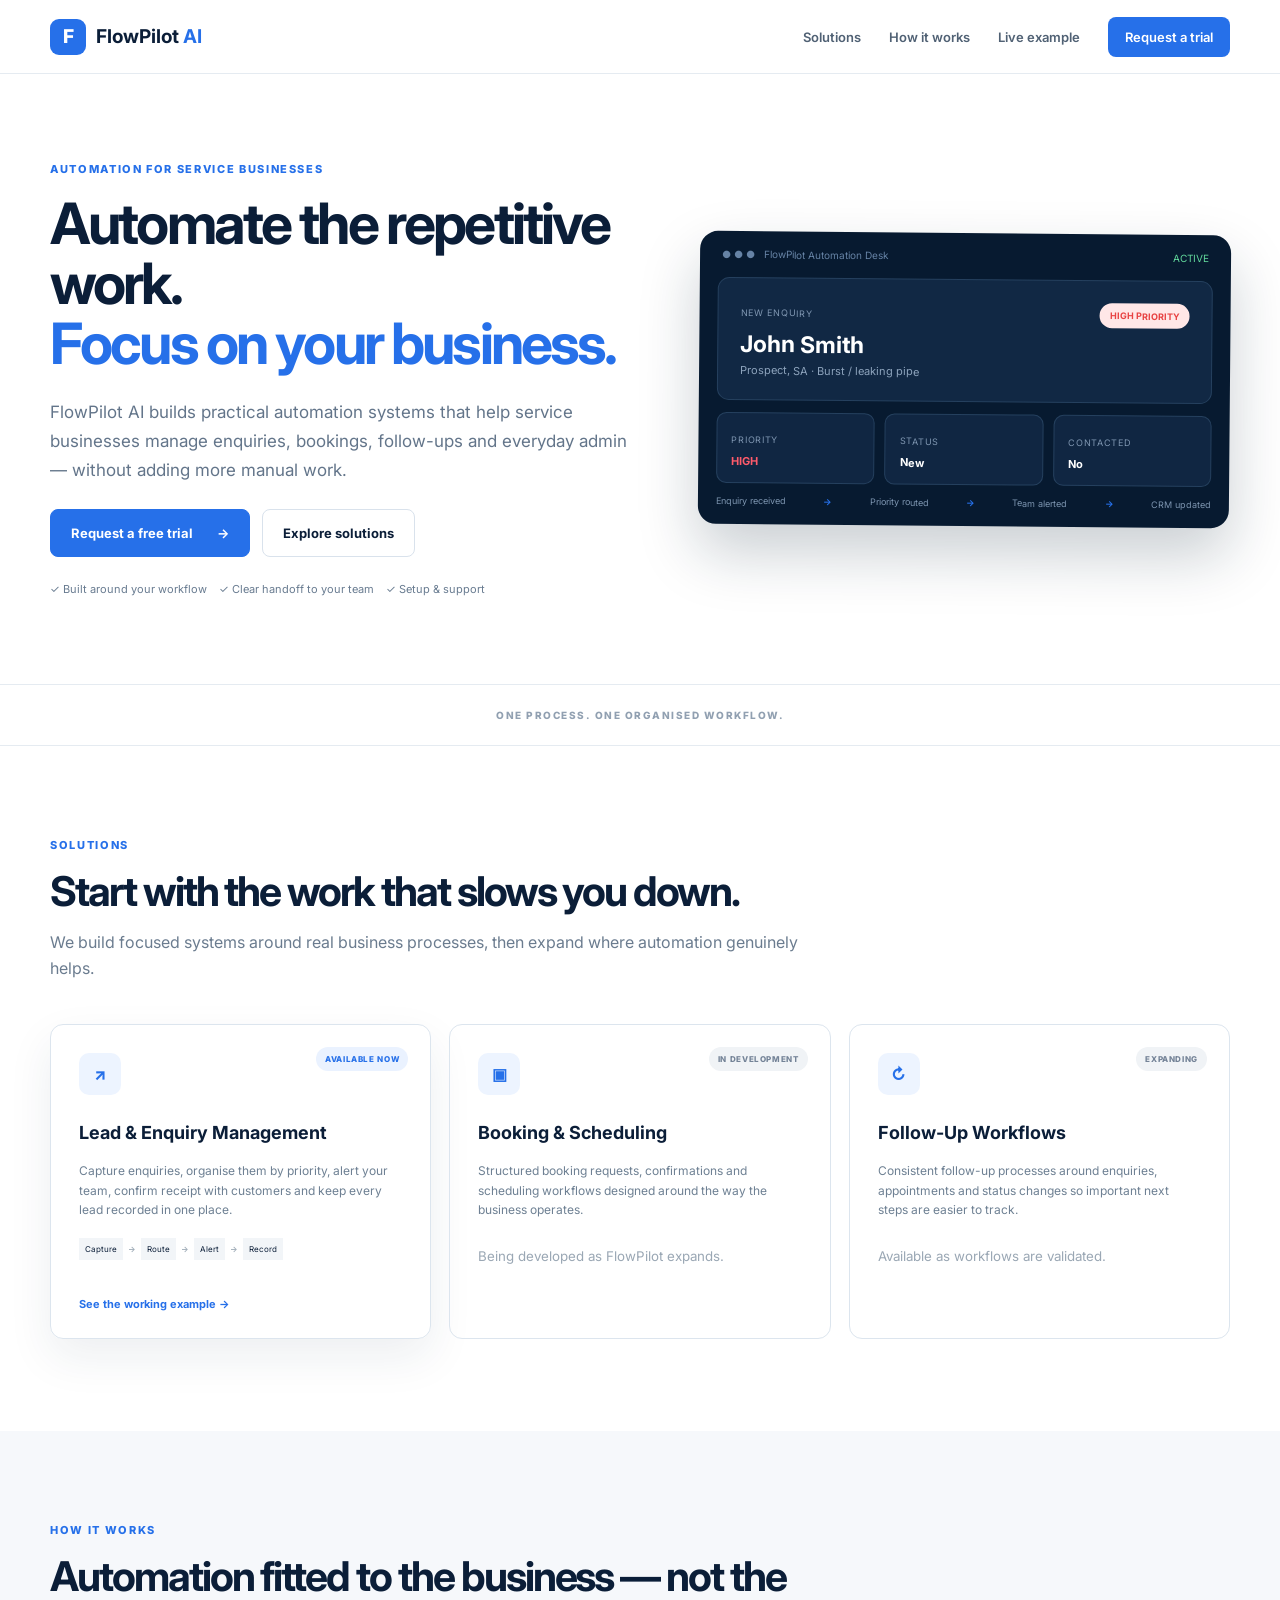
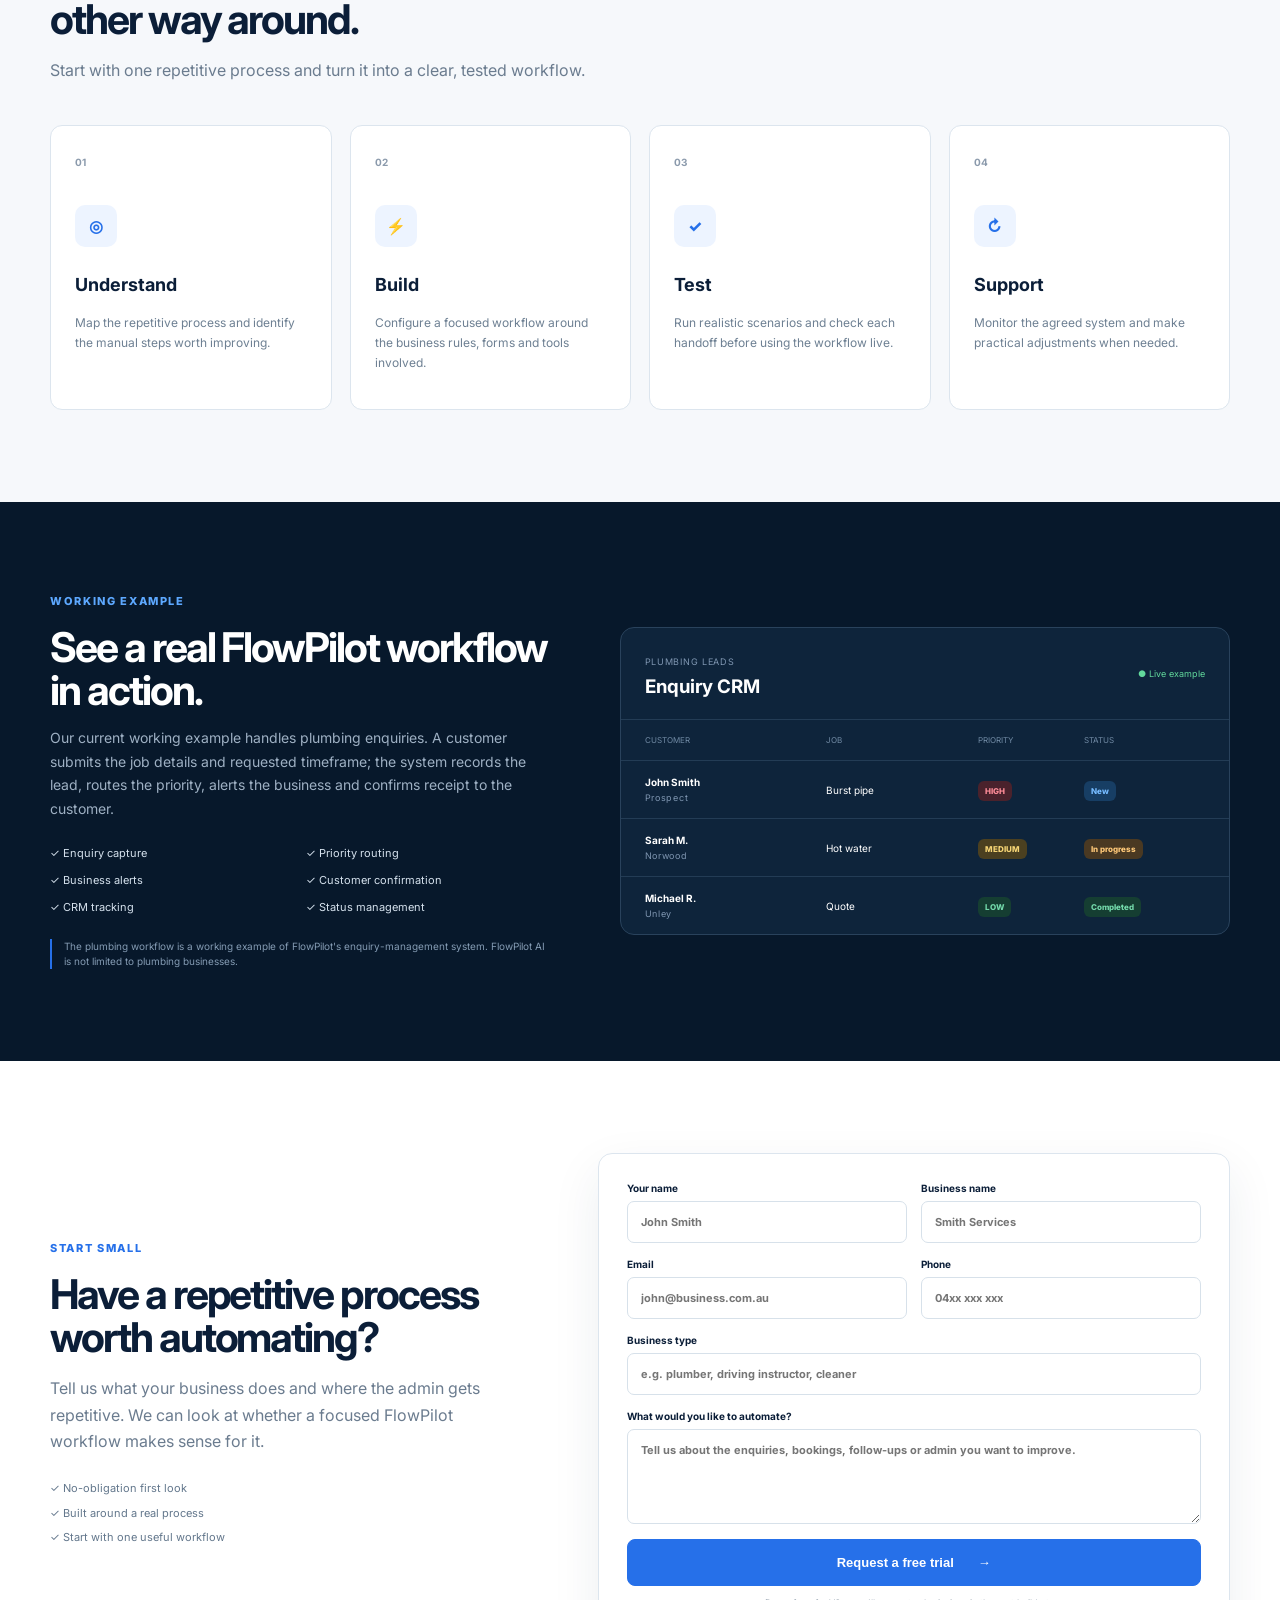
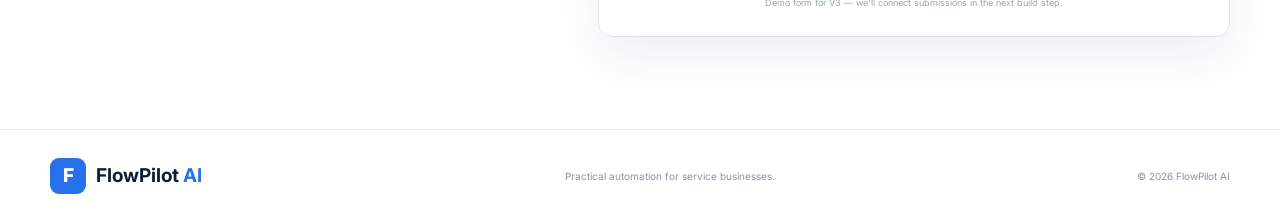
==== index.html @ 66ff4bff "Add files via upload" ====
<!doctype html>
<html lang="en">
<head>
<meta charset="utf-8"><meta name="viewport" content="width=device-width,initial-scale=1">
<meta name="description" content="FlowPilot AI builds practical automation systems for service businesses.">
<title>FlowPilot AI — Business Automation</title>
<link rel="preconnect" href="https://fonts.googleapis.com"><link rel="preconnect" href="https://fonts.gstatic.com" crossorigin>
<link href="https://fonts.googleapis.com/css2?family=Inter:wght@400;500;600;700;800&display=swap" rel="stylesheet">
<link rel="stylesheet" href="styles.css">
</head>
<body>
<header class="nav">
<a class="brand" href="#top"><span class="mark">F</span><strong>FlowPilot <b>AI</b></strong></a>
<nav><a href="#solutions">Solutions</a><a href="#how">How it works</a><a href="#example">Live example</a><a class="navbtn" href="#trial">Request a trial</a></nav>
</header>

<main id="top">
<section class="hero shell">
<div class="hero-copy">
<div class="eyebrow">AUTOMATION FOR SERVICE BUSINESSES</div>
<h1>Automate the repetitive work.<br><span>Focus on your business.</span></h1>
<p>FlowPilot AI builds practical automation systems that help service businesses manage enquiries, bookings, follow-ups and everyday admin — without adding more manual work.</p>
<div class="buttons"><a class="btn primary" href="#trial">Request a free trial <b>→</b></a><a class="btn ghost" href="#solutions">Explore solutions</a></div>
<div class="ticks">✓ Built around your workflow &nbsp;&nbsp; ✓ Clear handoff to your team &nbsp;&nbsp; ✓ Setup & support</div>
</div>
<div class="desk">
<div class="deskbar"><span>● ● ● &nbsp; FlowPilot Automation Desk</span><em>ACTIVE</em></div>
<div class="lead">
<div><small>NEW ENQUIRY</small><h3>John Smith</h3><p>Prospect, SA · Burst / leaking pipe</p></div><strong>HIGH PRIORITY</strong>
</div>
<div class="stats"><div><small>PRIORITY</small><b class="red">HIGH</b></div><div><small>STATUS</small><b>New</b></div><div><small>CONTACTED</small><b>No</b></div></div>
<div class="route"><span>Enquiry received</span><b>→</b><span>Priority routed</span><b>→</b><span>Team alerted</span><b>→</b><span>CRM updated</span></div>
</div>
</section>

<section class="strap"><div class="shell">ONE PROCESS. ONE ORGANISED WORKFLOW.</div></section>

<section id="solutions" class="section shell">
<div class="eyebrow">SOLUTIONS</div><div class="heading"><h2>Start with the work that slows you down.</h2><p>We build focused systems around real business processes, then expand where automation genuinely helps.</p></div>
<div class="solutions">
<article class="feature"><span class="badge">AVAILABLE NOW</span><div class="ico">↗</div><h3>Lead & Enquiry Management</h3><p>Capture enquiries, organise them by priority, alert your team, confirm receipt with customers and keep every lead recorded in one place.</p><div class="flowchips"><i>Capture</i><b>→</b><i>Route</i><b>→</b><i>Alert</i><b>→</b><i>Record</i></div><a href="#example">See the working example →</a></article>
<article><span class="badge soft">IN DEVELOPMENT</span><div class="ico">▣</div><h3>Booking & Scheduling</h3><p>Structured booking requests, confirmations and scheduling workflows designed around the way the business operates.</p><small>Being developed as FlowPilot expands.</small></article>
<article><span class="badge soft">EXPANDING</span><div class="ico">↻</div><h3>Follow-Up Workflows</h3><p>Consistent follow-up processes around enquiries, appointments and status changes so important next steps are easier to track.</p><small>Available as workflows are validated.</small></article>
</div>
</section>

<section id="how" class="section pale"><div class="shell">
<div class="eyebrow">HOW IT WORKS</div><div class="heading"><h2>Automation fitted to the business — not the other way around.</h2><p>Start with one repetitive process and turn it into a clear, tested workflow.</p></div>
<div class="steps">
<article><b>01</b><div class="ico">◎</div><h3>Understand</h3><p>Map the repetitive process and identify the manual steps worth improving.</p></article>
<article><b>02</b><div class="ico">⚡</div><h3>Build</h3><p>Configure a focused workflow around the business rules, forms and tools involved.</p></article>
<article><b>03</b><div class="ico">✓</div><h3>Test</h3><p>Run realistic scenarios and check each handoff before using the workflow live.</p></article>
<article><b>04</b><div class="ico">↻</div><h3>Support</h3><p>Monitor the agreed system and make practical adjustments when needed.</p></article>
</div></div></section>

<section id="example" class="section dark"><div class="shell example">
<div class="examplecopy"><div class="eyebrow blue">WORKING EXAMPLE</div><h2>See a real FlowPilot workflow in action.</h2><p>Our current working example handles plumbing enquiries. A customer submits the job details and requested timeframe; the system records the lead, routes the priority, alerts the business and confirms receipt to the customer.</p>
<div class="checks"><span>✓ Enquiry capture</span><span>✓ Priority routing</span><span>✓ Business alerts</span><span>✓ Customer confirmation</span><span>✓ CRM tracking</span><span>✓ Status management</span></div>
<div class="notice">The plumbing workflow is a working example of FlowPilot's enquiry-management system. FlowPilot AI is not limited to plumbing businesses.</div>
</div>
<div class="crm">
<div class="crmhead"><div><small>PLUMBING LEADS</small><h3>Enquiry CRM</h3></div><span>● Live example</span></div>
<div class="tr labels"><span>CUSTOMER</span><span>JOB</span><span>PRIORITY</span><span>STATUS</span></div>
<div class="tr"><span><b>John Smith</b><small>Prospect</small></span><span>Burst pipe</span><span><i class="high">HIGH</i></span><span><i class="new">New</i></span></div>
<div class="tr"><span><b>Sarah M.</b><small>Norwood</small></span><span>Hot water</span><span><i class="medium">MEDIUM</i></span><span><i class="progress">In progress</i></span></div>
<div class="tr"><span><b>Michael R.</b><small>Unley</small></span><span>Quote</span><span><i class="low">LOW</i></span><span><i class="done">Completed</i></span></div>
</div></div></section>

<section id="trial" class="section shell trial">
<div><div class="eyebrow">START SMALL</div><h2>Have a repetitive process worth automating?</h2><p>Tell us what your business does and where the admin gets repetitive. We can look at whether a focused FlowPilot workflow makes sense for it.</p><div class="trialticks">✓ No-obligation first look<br>✓ Built around a real process<br>✓ Start with one useful workflow</div></div>
<form id="trialForm">
<div class="two"><label>Your name<input name="name" required placeholder="John Smith"></label><label>Business name<input name="business" required placeholder="Smith Services"></label></div>
<div class="two"><label>Email<input name="email" type="email" required placeholder="john@business.com.au"></label><label>Phone<input name="phone" placeholder="04xx xxx xxx"></label></div>
<label>Business type<input name="type" required placeholder="e.g. plumber, driving instructor, cleaner"></label>
<label>What would you like to automate?<textarea name="process" required placeholder="Tell us about the enquiries, bookings, follow-ups or admin you want to improve."></textarea></label>
<button class="btn primary full">Request a free trial <b>→</b></button>
<p id="status">Demo form for V3 — we'll connect submissions in the next build step.</p>
</form></section>
</main>

<footer><div class="shell foot"><a class="brand" href="#top"><span class="mark">F</span><strong>FlowPilot <b>AI</b></strong></a><span>Practical automation for service businesses.</span><span>© 2026 FlowPilot AI</span></div></footer>
<script src="script.js"></script>
</body></html>
---- styles.css ----
*{box-sizing:border-box}html{scroll-behavior:smooth}body{margin:0;font-family:Inter,Arial,sans-serif;color:#0b1e38;background:#fff}.shell{width:min(1180px,calc(100% - 40px));margin:auto}a{text-decoration:none;color:inherit}.nav{height:74px;padding:0 max(20px,calc((100vw - 1180px)/2));display:flex;align-items:center;justify-content:space-between;border-bottom:1px solid #e5ebf1;background:rgba(255,255,255,.96);position:sticky;top:0;z-index:10}.brand{display:flex;align-items:center;gap:10px;font-size:19px}.brand strong>b{color:#2670e9}.mark{display:grid;place-items:center;width:36px;height:36px;background:#2670e9;color:#fff;border-radius:9px;font-weight:800}.nav nav{display:flex;gap:28px;align-items:center;font-size:13px;font-weight:600;color:#506174}.navbtn{background:#2670e9;color:#fff;padding:12px 17px;border-radius:8px}.hero{min-height:610px;display:grid;grid-template-columns:1.05fr .95fr;gap:62px;align-items:center;padding-top:65px;padding-bottom:65px}.eyebrow{color:#2670e9;font-size:11px;font-weight:800;letter-spacing:.15em;margin-bottom:18px}.hero h1,.heading h2,.example h2,.trial h2{margin:0;letter-spacing:-.05em;line-height:1.05}.hero h1{font-size:57px}.hero h1 span{color:#2670e9}.hero-copy>p{color:#63758a;font-size:17px;line-height:1.7;max-width:620px;margin:24px 0}.buttons{display:flex;gap:12px}.btn{display:inline-flex;justify-content:center;align-items:center;gap:24px;padding:15px 20px;border-radius:8px;font-size:13px;font-weight:700;border:1px solid #d9e2ec;cursor:pointer}.primary{background:#2670e9;color:#fff;border-color:#2670e9}.ghost{background:#fff}.ticks{margin-top:25px;color:#687b90;font-size:11px}.desk{background:#071a30;color:#fff;border-radius:18px;box-shadow:0 28px 60px rgba(15,35,55,.22);overflow:hidden;transform:rotate(.5deg)}.deskbar{padding:17px 22px;color:#6683a5;font-size:10px;display:flex;justify-content:space-between}.deskbar em{font-style:normal;color:#62d99c}.lead{margin:0 18px;background:#112844;border:1px solid #25405e;border-radius:12px;padding:22px;display:flex;justify-content:space-between;align-items:flex-start}.lead small,.stats small,.crm small{font-size:9px;color:#7f96b1;letter-spacing:.08em}.lead h3{font-size:23px;margin:10px 0 5px}.lead p{font-size:11px;color:#8da3bc;margin:0}.lead>strong{font-size:9px;color:#e84242;background:#ffe7e7;padding:7px 10px;border-radius:20px}.stats{display:grid;grid-template-columns:repeat(3,1fr);gap:10px;margin:12px 18px}.stats div{background:#102642;border:1px solid #25405e;border-radius:10px;padding:14px}.stats b{display:block;margin-top:7px;font-size:11px}.red{color:#ff5b6b}.route{margin:0 18px 18px;display:flex;justify-content:space-between;color:#7d95b0;font-size:9px}.route b{color:#2670e9}.strap{text-align:center;border-top:1px solid #e5ebf1;border-bottom:1px solid #e5ebf1;color:#91a0b1;font-size:10px;font-weight:800;letter-spacing:.15em;padding:24px 0}.section{padding-top:92px;padding-bottom:92px}.heading{max-width:760px;margin-bottom:42px}.heading h2,.example h2,.trial h2{font-size:41px}.heading p,.trial>div>p{color:#6b7c8f;line-height:1.65}.solutions{display:grid;grid-template-columns:repeat(3,1fr);gap:18px}.solutions article{position:relative;border:1px solid #dce5ee;border-radius:13px;padding:28px;min-height:315px}.solutions .feature{box-shadow:0 18px 45px rgba(20,48,75,.08)}.badge{position:absolute;right:22px;top:22px;color:#2670e9;background:#eaf2ff;padding:7px 9px;border-radius:20px;font-size:8px;font-weight:800;letter-spacing:.08em}.badge.soft{background:#f0f3f6;color:#748397}.ico{width:42px;height:42px;display:grid;place-items:center;border-radius:10px;background:#edf4ff;color:#2670e9;font-weight:800}.solutions h3,.steps h3{font-size:18px;margin-top:27px}.solutions p,.steps p{font-size:12px;color:#6e8093;line-height:1.65}.solutions small{display:block;margin-top:28px;color:#9aa7b4}.solutions a{position:absolute;bottom:27px;color:#2670e9;font-size:11px;font-weight:700}.flowchips{display:flex;align-items:center;gap:5px;margin-top:18px}.flowchips i{font-style:normal;font-size:8px;background:#f2f5f8;padding:6px}.flowchips b{font-size:8px;color:#a3afba}.pale{background:#f6f8fb}.steps{display:grid;grid-template-columns:repeat(4,1fr);gap:18px}.steps article{background:#fff;border:1px solid #dce5ee;border-radius:12px;padding:24px}.steps article>b{font-size:10px;color:#8b9aac}.steps .ico{margin-top:35px}.dark{background:#07182b;color:#fff}.example{display:grid;grid-template-columns:.9fr 1.1fr;gap:70px;align-items:center}.blue{color:#5da8ff}.examplecopy>p{color:#9eb0c3;line-height:1.7;font-size:14px}.checks{display:grid;grid-template-columns:1fr 1fr;gap:13px;color:#d5e1ed;font-size:11px;margin:25px 0}.notice{border-left:2px solid #2670e9;padding-left:12px;color:#849bb3;font-size:10px;line-height:1.5}.crm{background:#0e243b;border:1px solid #29425c;border-radius:14px;overflow:hidden}.crmhead{padding:21px 24px;display:flex;justify-content:space-between;align-items:center}.crmhead h3{margin:6px 0 0}.crmhead>span{color:#62d99c;font-size:9px}.tr{display:grid;grid-template-columns:1.2fr 1fr .7fr .8fr;align-items:center;padding:15px 24px;border-top:1px solid #233c55;font-size:10px}.tr>span:first-child{display:flex;flex-direction:column;gap:4px}.labels{color:#718aa4;font-size:8px}.tr i{font-style:normal;padding:5px 7px;border-radius:6px;font-weight:800;font-size:8px}.high{background:#4a222c;color:#ff8d99}.medium{background:#4b4020;color:#f6d575}.low{background:#153e32;color:#73d9aa}.new{background:#173e64;color:#76bbff}.progress{background:#4a3922;color:#ffc979}.done{background:#153e32;color:#73d9aa}.trial{display:grid;grid-template-columns:.85fr 1.15fr;gap:80px;align-items:center}.trialticks{color:#63778c;font-size:11px;line-height:2.2;margin-top:22px}.trial form{border:1px solid #dce5ee;border-radius:14px;padding:28px;box-shadow:0 18px 50px rgba(20,48,75,.08)}.two{display:grid;grid-template-columns:1fr 1fr;gap:14px}label{font-size:10px;font-weight:700;display:block;margin-bottom:15px}input,textarea{display:block;width:100%;margin-top:7px;border:1px solid #d7e1ea;border-radius:7px;padding:13px;font:inherit;font-size:11px;outline:none}textarea{height:95px;resize:vertical}input:focus,textarea:focus{border-color:#2670e9}.full{width:100%}#status{text-align:center;color:#98a5b1;font-size:9px;margin:11px 0 0}footer{border-top:1px solid #e4eaf0;padding:28px 0}.foot{display:flex;justify-content:space-between;align-items:center;color:#8795a3;font-size:10px}.foot .brand{color:#0b1e38}
@media(max-width:850px){.nav nav a:not(.navbtn){display:none}.hero,.example,.trial{grid-template-columns:1fr}.solutions,.steps{grid-template-columns:1fr 1fr}.desk{transform:none}.hero{gap:45px}.example,.trial{gap:45px}}
@media(max-width:560px){.shell{width:calc(100% - 28px)}.nav{padding:0 14px}.brand{font-size:16px}.hero h1{font-size:39px}.hero{padding-top:50px}.buttons{flex-direction:column}.btn{width:100%}.ticks{line-height:2}.route{gap:5px}.route span{font-size:7px}.heading h2,.example h2,.trial h2{font-size:32px}.solutions,.steps{grid-template-columns:1fr}.checks{grid-template-columns:1fr}.crm{overflow-x:auto}.tr{min-width:520px}.two{grid-template-columns:1fr}.foot{flex-direction:column;gap:15px;text-align:center}}
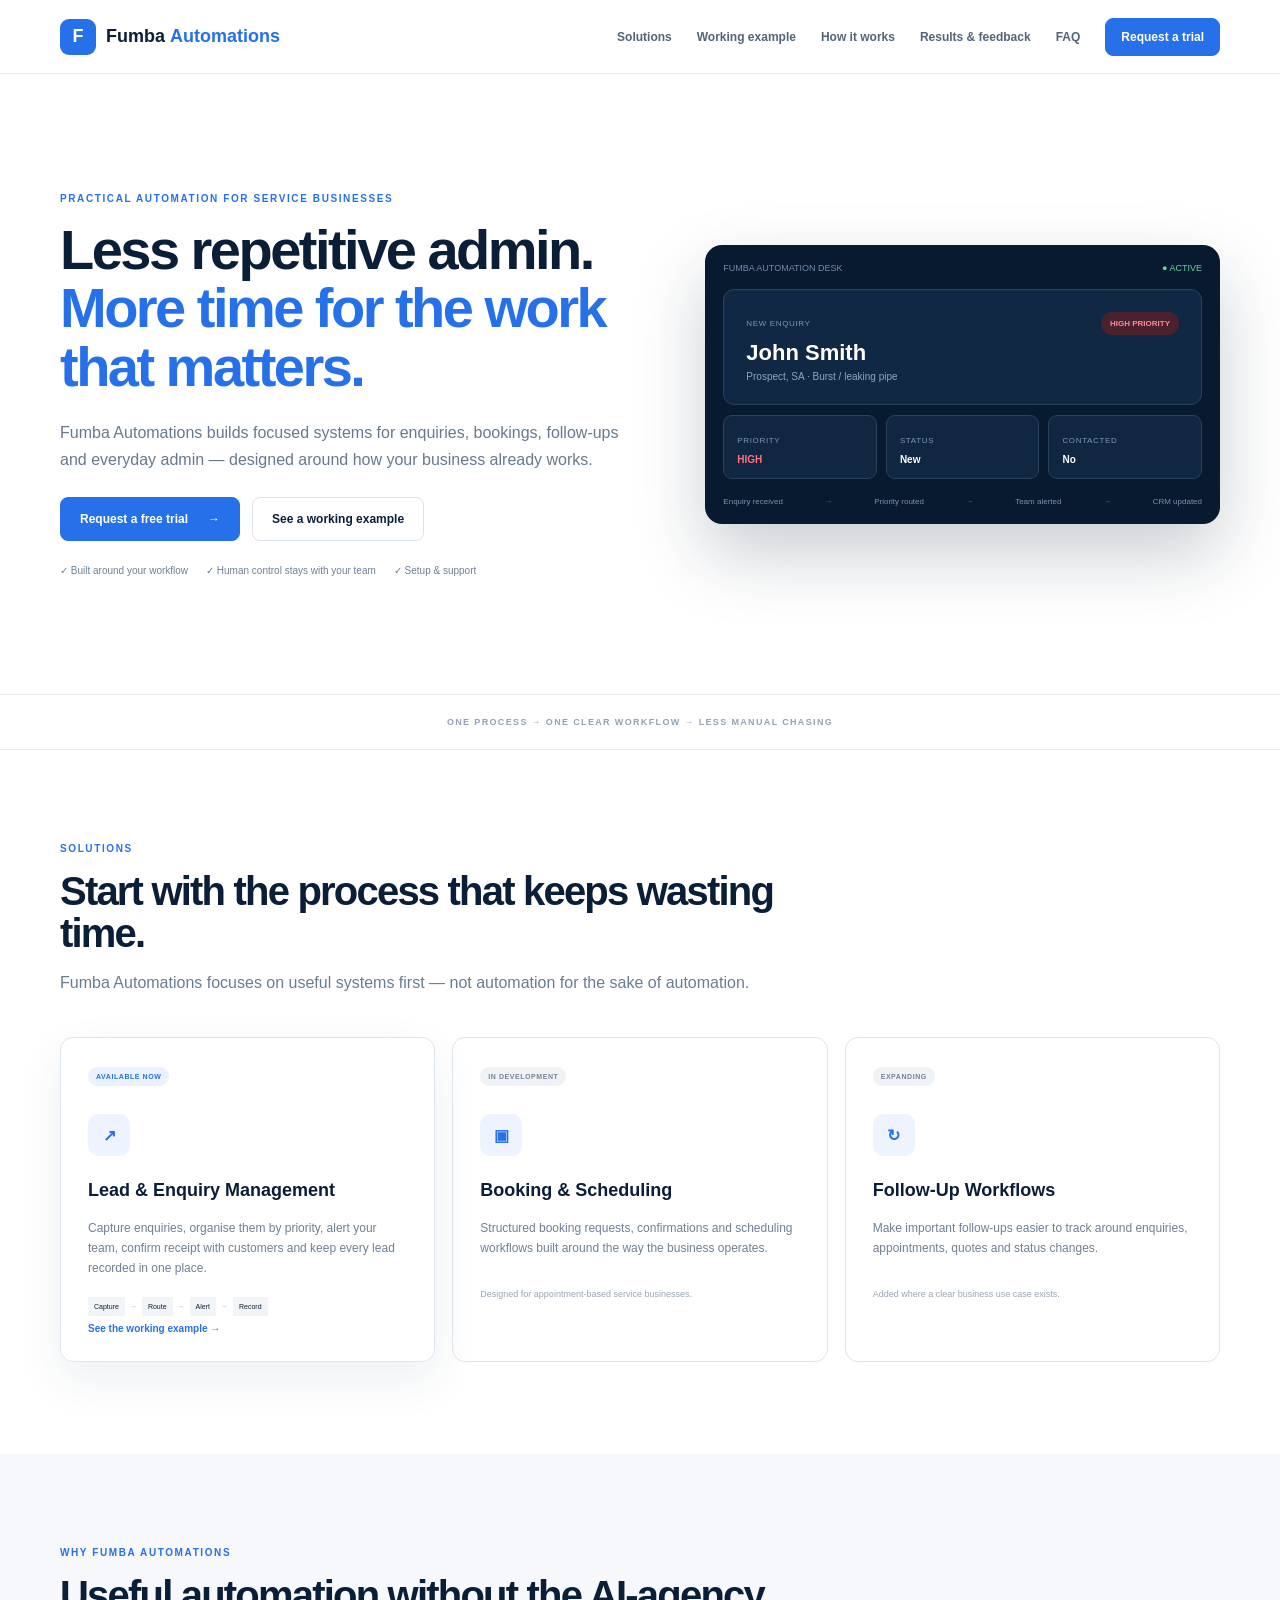
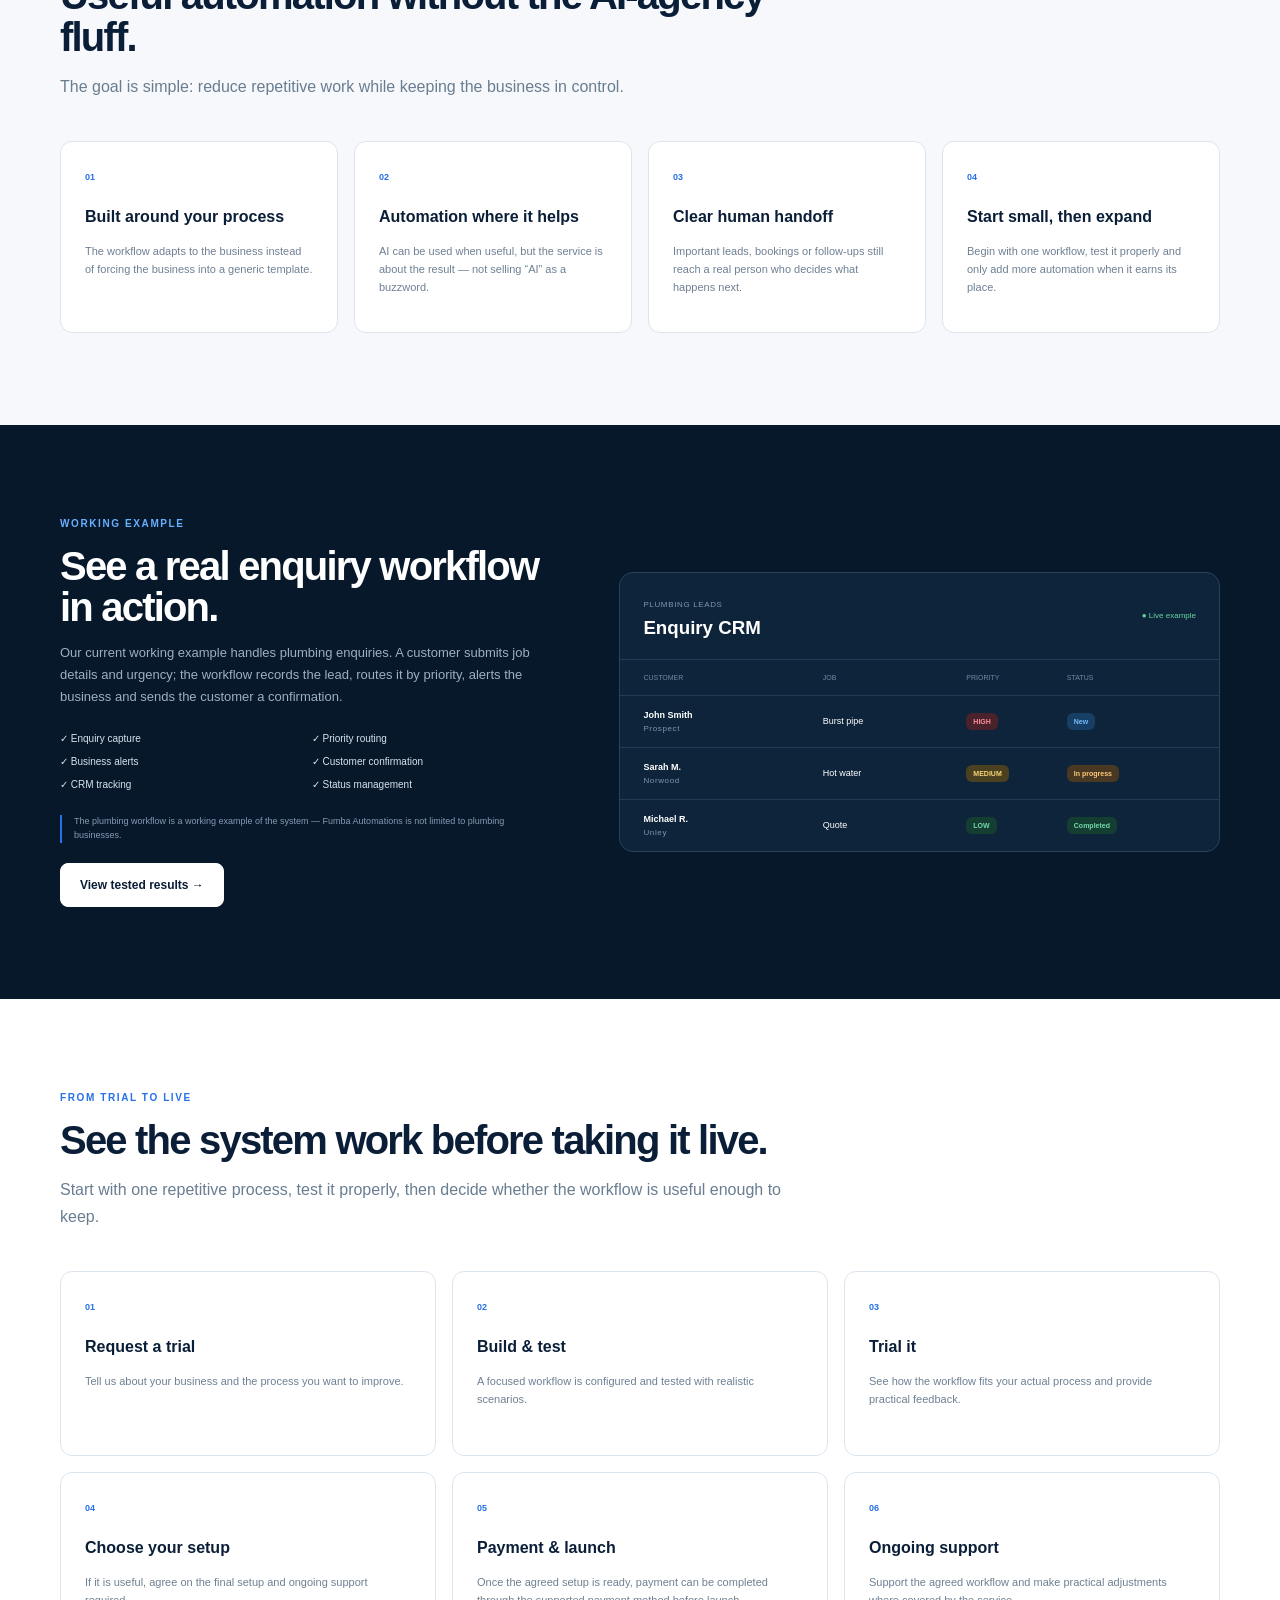
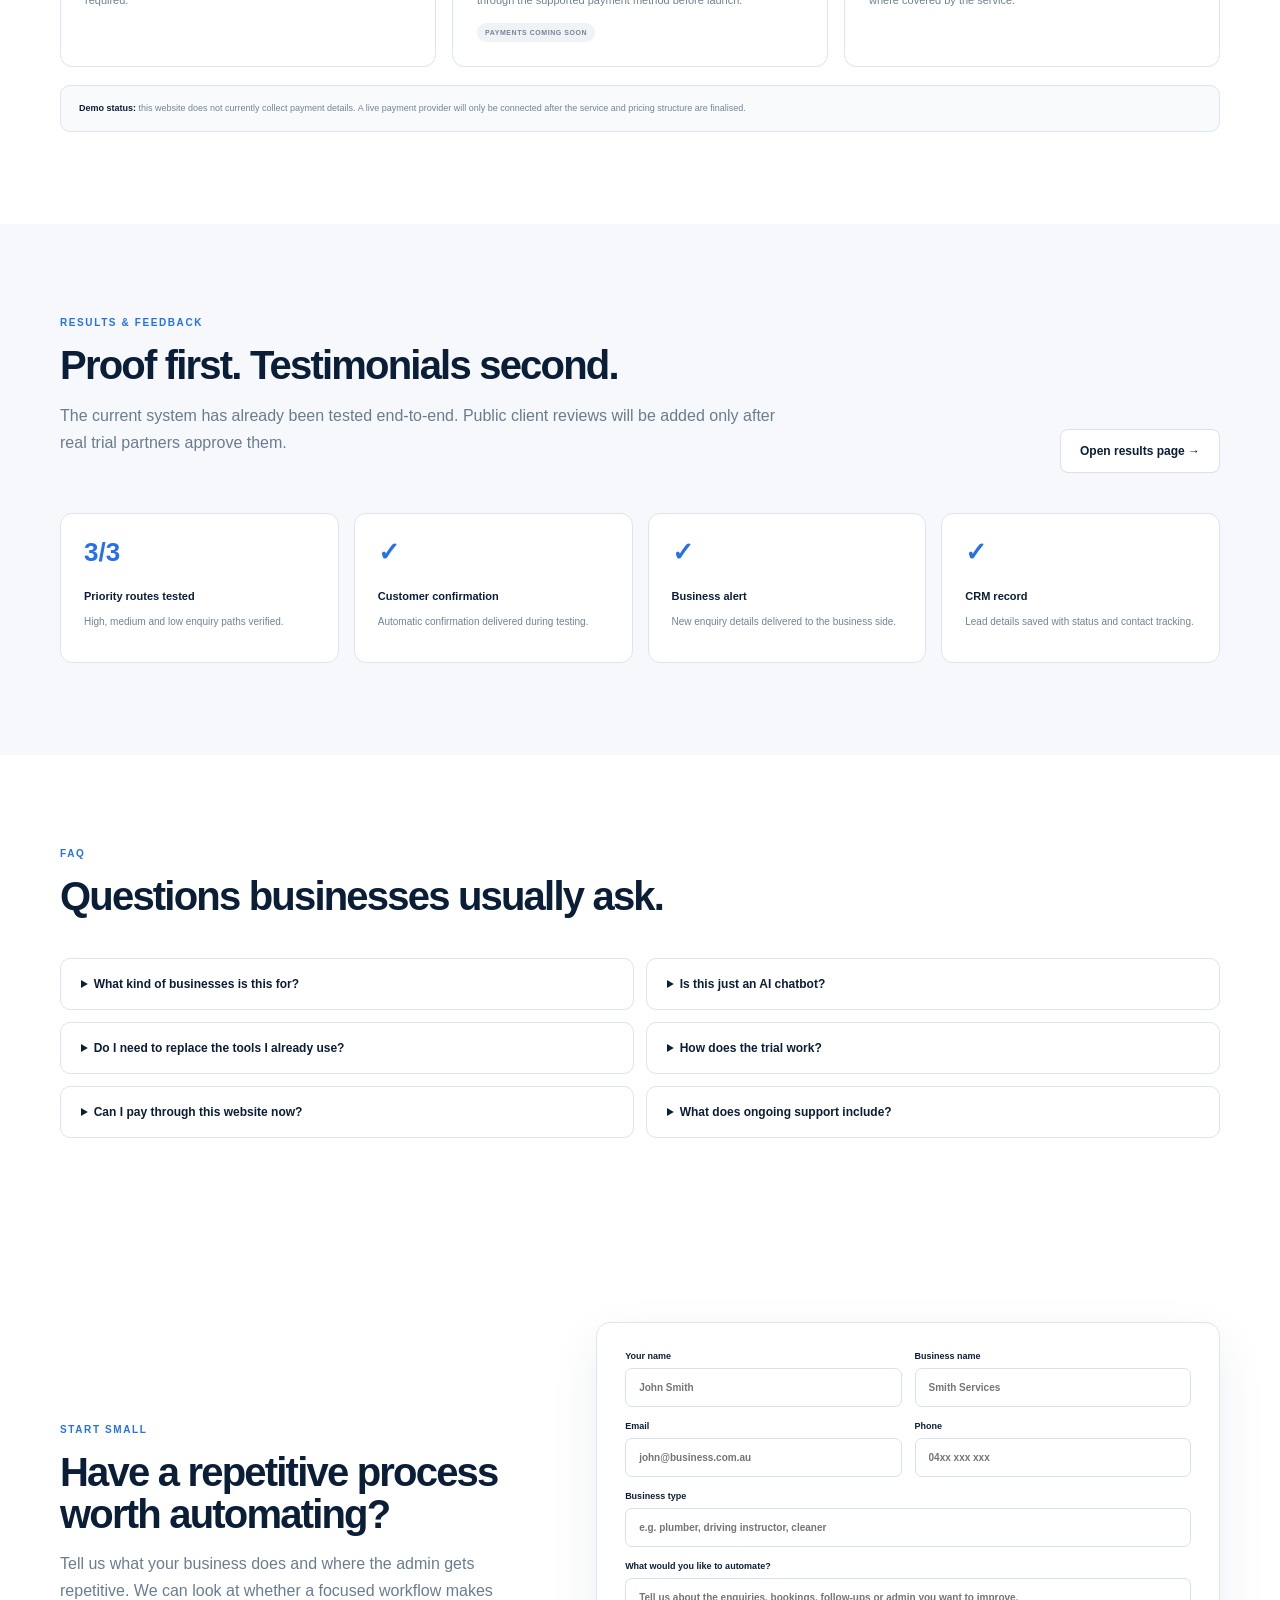
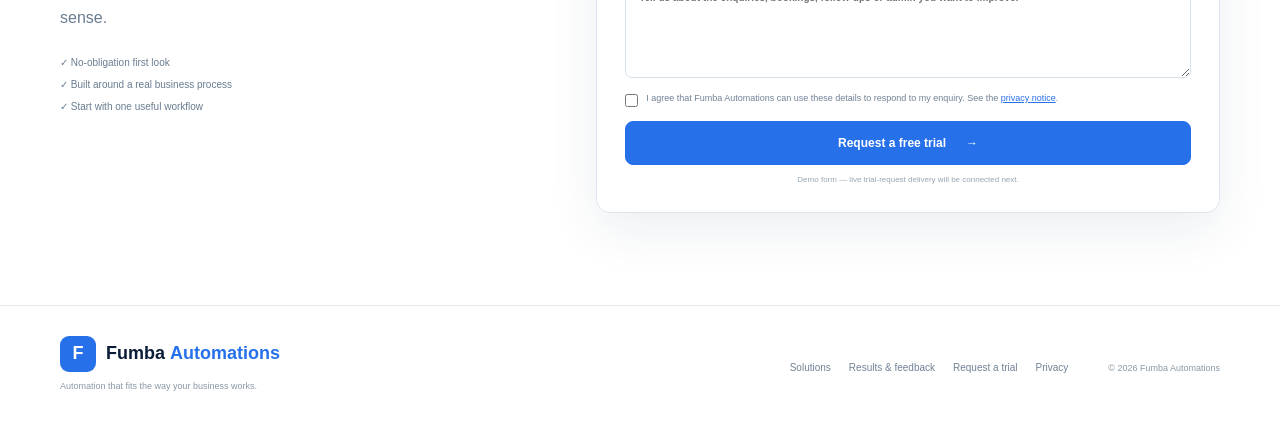
==== commit f8b95546: "Add files via upload" ====
--- a/index.html
+++ b/index.html
@@ -1,83 +1,264 @@
 <!doctype html>
 <html lang="en">
 <head>
-<meta charset="utf-8"><meta name="viewport" content="width=device-width,initial-scale=1">
-<meta name="description" content="FlowPilot AI builds practical automation systems for service businesses.">
-<title>FlowPilot AI — Business Automation</title>
-<link rel="preconnect" href="https://fonts.googleapis.com"><link rel="preconnect" href="https://fonts.gstatic.com" crossorigin>
-<link href="https://fonts.googleapis.com/css2?family=Inter:wght@400;500;600;700;800&display=swap" rel="stylesheet">
-<link rel="stylesheet" href="styles.css">
+  <meta charset="utf-8">
+  <meta name="viewport" content="width=device-width,initial-scale=1">
+  <meta name="description" content="Fumba Automations builds practical automation systems for service businesses — enquiries, bookings, follow-ups and admin.">
+  <meta name="theme-color" content="#0b1e38">
+  <title>Fumba Automations — Practical Business Automation</title>
+  <link rel="icon" href="favicon.svg" type="image/svg+xml">
+  <link rel="stylesheet" href="styles.css">
 </head>
 <body>
-<header class="nav">
-<a class="brand" href="#top"><span class="mark">F</span><strong>FlowPilot <b>AI</b></strong></a>
-<nav><a href="#solutions">Solutions</a><a href="#how">How it works</a><a href="#example">Live example</a><a class="navbtn" href="#trial">Request a trial</a></nav>
+<header class="site-header">
+  <div class="nav-wrap">
+    <a class="brand" href="index.html" aria-label="Fumba Automations home">
+      <span class="brand-mark">F</span>
+      <span>Fumba <b>Automations</b></span>
+    </a>
+    <button class="menu-btn" aria-label="Open menu" aria-expanded="false">☰</button>
+    <nav class="nav-links">
+      <a href="#solutions">Solutions</a>
+      <a href="#example">Working example</a>
+      <a href="#process">How it works</a>
+      <a href="reviews.html">Results & feedback</a>
+      <a href="#faq">FAQ</a>
+      <a class="btn small" href="#trial">Request a trial</a>
+    </nav>
+  </div>
 </header>
 
-<main id="top">
+<main>
 <section class="hero shell">
-<div class="hero-copy">
-<div class="eyebrow">AUTOMATION FOR SERVICE BUSINESSES</div>
-<h1>Automate the repetitive work.<br><span>Focus on your business.</span></h1>
-<p>FlowPilot AI builds practical automation systems that help service businesses manage enquiries, bookings, follow-ups and everyday admin — without adding more manual work.</p>
-<div class="buttons"><a class="btn primary" href="#trial">Request a free trial <b>→</b></a><a class="btn ghost" href="#solutions">Explore solutions</a></div>
-<div class="ticks">✓ Built around your workflow &nbsp;&nbsp; ✓ Clear handoff to your team &nbsp;&nbsp; ✓ Setup & support</div>
-</div>
-<div class="desk">
-<div class="deskbar"><span>● ● ● &nbsp; FlowPilot Automation Desk</span><em>ACTIVE</em></div>
-<div class="lead">
-<div><small>NEW ENQUIRY</small><h3>John Smith</h3><p>Prospect, SA · Burst / leaking pipe</p></div><strong>HIGH PRIORITY</strong>
-</div>
-<div class="stats"><div><small>PRIORITY</small><b class="red">HIGH</b></div><div><small>STATUS</small><b>New</b></div><div><small>CONTACTED</small><b>No</b></div></div>
-<div class="route"><span>Enquiry received</span><b>→</b><span>Priority routed</span><b>→</b><span>Team alerted</span><b>→</b><span>CRM updated</span></div>
-</div>
-</section>
-
-<section class="strap"><div class="shell">ONE PROCESS. ONE ORGANISED WORKFLOW.</div></section>
+  <div class="hero-copy">
+    <div class="eyebrow">PRACTICAL AUTOMATION FOR SERVICE BUSINESSES</div>
+    <h1>Less repetitive admin.<br><span>More time for the work that matters.</span></h1>
+    <p>Fumba Automations builds focused systems for enquiries, bookings, follow-ups and everyday admin — designed around how your business already works.</p>
+    <div class="hero-actions">
+      <a class="btn" href="#trial">Request a free trial <span>→</span></a>
+      <a class="btn outline" href="#example">See a working example</a>
+    </div>
+    <div class="trust-row">
+      <span>✓ Built around your workflow</span>
+      <span>✓ Human control stays with your team</span>
+      <span>✓ Setup & support</span>
+    </div>
+  </div>
+
+  <div class="automation-card">
+    <div class="window-bar">
+      <span>FUMBA AUTOMATION DESK</span>
+      <em>● ACTIVE</em>
+    </div>
+    <div class="enquiry-card">
+      <div>
+        <small>NEW ENQUIRY</small>
+        <h3>John Smith</h3>
+        <p>Prospect, SA · Burst / leaking pipe</p>
+      </div>
+      <strong>HIGH PRIORITY</strong>
+    </div>
+    <div class="mini-stats">
+      <div><small>PRIORITY</small><b class="danger">HIGH</b></div>
+      <div><small>STATUS</small><b>New</b></div>
+      <div><small>CONTACTED</small><b>No</b></div>
+    </div>
+    <div class="route">
+      <span>Enquiry received</span><b>→</b>
+      <span>Priority routed</span><b>→</b>
+      <span>Team alerted</span><b>→</b>
+      <span>CRM updated</span>
+    </div>
+  </div>
+</section>
+
+<section class="micro-strip">
+  <div class="shell">ONE PROCESS → ONE CLEAR WORKFLOW → LESS MANUAL CHASING</div>
+</section>
 
 <section id="solutions" class="section shell">
-<div class="eyebrow">SOLUTIONS</div><div class="heading"><h2>Start with the work that slows you down.</h2><p>We build focused systems around real business processes, then expand where automation genuinely helps.</p></div>
-<div class="solutions">
-<article class="feature"><span class="badge">AVAILABLE NOW</span><div class="ico">↗</div><h3>Lead & Enquiry Management</h3><p>Capture enquiries, organise them by priority, alert your team, confirm receipt with customers and keep every lead recorded in one place.</p><div class="flowchips"><i>Capture</i><b>→</b><i>Route</i><b>→</b><i>Alert</i><b>→</b><i>Record</i></div><a href="#example">See the working example →</a></article>
-<article><span class="badge soft">IN DEVELOPMENT</span><div class="ico">▣</div><h3>Booking & Scheduling</h3><p>Structured booking requests, confirmations and scheduling workflows designed around the way the business operates.</p><small>Being developed as FlowPilot expands.</small></article>
-<article><span class="badge soft">EXPANDING</span><div class="ico">↻</div><h3>Follow-Up Workflows</h3><p>Consistent follow-up processes around enquiries, appointments and status changes so important next steps are easier to track.</p><small>Available as workflows are validated.</small></article>
-</div>
-</section>
-
-<section id="how" class="section pale"><div class="shell">
-<div class="eyebrow">HOW IT WORKS</div><div class="heading"><h2>Automation fitted to the business — not the other way around.</h2><p>Start with one repetitive process and turn it into a clear, tested workflow.</p></div>
-<div class="steps">
-<article><b>01</b><div class="ico">◎</div><h3>Understand</h3><p>Map the repetitive process and identify the manual steps worth improving.</p></article>
-<article><b>02</b><div class="ico">⚡</div><h3>Build</h3><p>Configure a focused workflow around the business rules, forms and tools involved.</p></article>
-<article><b>03</b><div class="ico">✓</div><h3>Test</h3><p>Run realistic scenarios and check each handoff before using the workflow live.</p></article>
-<article><b>04</b><div class="ico">↻</div><h3>Support</h3><p>Monitor the agreed system and make practical adjustments when needed.</p></article>
-</div></div></section>
-
-<section id="example" class="section dark"><div class="shell example">
-<div class="examplecopy"><div class="eyebrow blue">WORKING EXAMPLE</div><h2>See a real FlowPilot workflow in action.</h2><p>Our current working example handles plumbing enquiries. A customer submits the job details and requested timeframe; the system records the lead, routes the priority, alerts the business and confirms receipt to the customer.</p>
-<div class="checks"><span>✓ Enquiry capture</span><span>✓ Priority routing</span><span>✓ Business alerts</span><span>✓ Customer confirmation</span><span>✓ CRM tracking</span><span>✓ Status management</span></div>
-<div class="notice">The plumbing workflow is a working example of FlowPilot's enquiry-management system. FlowPilot AI is not limited to plumbing businesses.</div>
-</div>
-<div class="crm">
-<div class="crmhead"><div><small>PLUMBING LEADS</small><h3>Enquiry CRM</h3></div><span>● Live example</span></div>
-<div class="tr labels"><span>CUSTOMER</span><span>JOB</span><span>PRIORITY</span><span>STATUS</span></div>
-<div class="tr"><span><b>John Smith</b><small>Prospect</small></span><span>Burst pipe</span><span><i class="high">HIGH</i></span><span><i class="new">New</i></span></div>
-<div class="tr"><span><b>Sarah M.</b><small>Norwood</small></span><span>Hot water</span><span><i class="medium">MEDIUM</i></span><span><i class="progress">In progress</i></span></div>
-<div class="tr"><span><b>Michael R.</b><small>Unley</small></span><span>Quote</span><span><i class="low">LOW</i></span><span><i class="done">Completed</i></span></div>
-</div></div></section>
-
-<section id="trial" class="section shell trial">
-<div><div class="eyebrow">START SMALL</div><h2>Have a repetitive process worth automating?</h2><p>Tell us what your business does and where the admin gets repetitive. We can look at whether a focused FlowPilot workflow makes sense for it.</p><div class="trialticks">✓ No-obligation first look<br>✓ Built around a real process<br>✓ Start with one useful workflow</div></div>
-<form id="trialForm">
-<div class="two"><label>Your name<input name="name" required placeholder="John Smith"></label><label>Business name<input name="business" required placeholder="Smith Services"></label></div>
-<div class="two"><label>Email<input name="email" type="email" required placeholder="john@business.com.au"></label><label>Phone<input name="phone" placeholder="04xx xxx xxx"></label></div>
-<label>Business type<input name="type" required placeholder="e.g. plumber, driving instructor, cleaner"></label>
-<label>What would you like to automate?<textarea name="process" required placeholder="Tell us about the enquiries, bookings, follow-ups or admin you want to improve."></textarea></label>
-<button class="btn primary full">Request a free trial <b>→</b></button>
-<p id="status">Demo form for V3 — we'll connect submissions in the next build step.</p>
-</form></section>
+  <div class="eyebrow">SOLUTIONS</div>
+  <div class="section-heading">
+    <h2>Start with the process that keeps wasting time.</h2>
+    <p>Fumba Automations focuses on useful systems first — not automation for the sake of automation.</p>
+  </div>
+
+  <div class="solution-grid">
+    <article class="card featured">
+      <span class="pill blue">AVAILABLE NOW</span>
+      <div class="icon">↗</div>
+      <h3>Lead & Enquiry Management</h3>
+      <p>Capture enquiries, organise them by priority, alert your team, confirm receipt with customers and keep every lead recorded in one place.</p>
+      <div class="chips"><span>Capture</span><b>→</b><span>Route</span><b>→</b><span>Alert</span><b>→</b><span>Record</span></div>
+      <a class="text-link" href="#example">See the working example →</a>
+    </article>
+
+    <article class="card">
+      <span class="pill">IN DEVELOPMENT</span>
+      <div class="icon">▣</div>
+      <h3>Booking & Scheduling</h3>
+      <p>Structured booking requests, confirmations and scheduling workflows built around the way the business operates.</p>
+      <div class="muted-note">Designed for appointment-based service businesses.</div>
+    </article>
+
+    <article class="card">
+      <span class="pill">EXPANDING</span>
+      <div class="icon">↻</div>
+      <h3>Follow-Up Workflows</h3>
+      <p>Make important follow-ups easier to track around enquiries, appointments, quotes and status changes.</p>
+      <div class="muted-note">Added where a clear business use case exists.</div>
+    </article>
+  </div>
+</section>
+
+<section class="section soft-section">
+  <div class="shell">
+    <div class="eyebrow">WHY FUMBA AUTOMATIONS</div>
+    <div class="section-heading">
+      <h2>Useful automation without the AI-agency fluff.</h2>
+      <p>The goal is simple: reduce repetitive work while keeping the business in control.</p>
+    </div>
+    <div class="value-grid">
+      <article><b>01</b><h3>Built around your process</h3><p>The workflow adapts to the business instead of forcing the business into a generic template.</p></article>
+      <article><b>02</b><h3>Automation where it helps</h3><p>AI can be used when useful, but the service is about the result — not selling “AI” as a buzzword.</p></article>
+      <article><b>03</b><h3>Clear human handoff</h3><p>Important leads, bookings or follow-ups still reach a real person who decides what happens next.</p></article>
+      <article><b>04</b><h3>Start small, then expand</h3><p>Begin with one workflow, test it properly and only add more automation when it earns its place.</p></article>
+    </div>
+  </div>
+</section>
+
+<section id="example" class="section dark-section">
+  <div class="shell example-grid">
+    <div>
+      <div class="eyebrow light">WORKING EXAMPLE</div>
+      <h2>See a real enquiry workflow in action.</h2>
+      <p>Our current working example handles plumbing enquiries. A customer submits job details and urgency; the workflow records the lead, routes it by priority, alerts the business and sends the customer a confirmation.</p>
+      <div class="check-grid">
+        <span>✓ Enquiry capture</span>
+        <span>✓ Priority routing</span>
+        <span>✓ Business alerts</span>
+        <span>✓ Customer confirmation</span>
+        <span>✓ CRM tracking</span>
+        <span>✓ Status management</span>
+      </div>
+      <div class="info-note">The plumbing workflow is a working example of the system — Fumba Automations is not limited to plumbing businesses.</div>
+      <a class="btn light-btn" href="reviews.html">View tested results →</a>
+    </div>
+
+    <div class="crm">
+      <div class="crm-head">
+        <div><small>PLUMBING LEADS</small><h3>Enquiry CRM</h3></div>
+        <span>● Live example</span>
+      </div>
+      <div class="crm-row labels"><span>CUSTOMER</span><span>JOB</span><span>PRIORITY</span><span>STATUS</span></div>
+      <div class="crm-row"><span><b>John Smith</b><small>Prospect</small></span><span>Burst pipe</span><span><i class="tag high">HIGH</i></span><span><i class="tag new">New</i></span></div>
+      <div class="crm-row"><span><b>Sarah M.</b><small>Norwood</small></span><span>Hot water</span><span><i class="tag medium">MEDIUM</i></span><span><i class="tag progress">In progress</i></span></div>
+      <div class="crm-row"><span><b>Michael R.</b><small>Unley</small></span><span>Quote</span><span><i class="tag low">LOW</i></span><span><i class="tag done">Completed</i></span></div>
+    </div>
+  </div>
+</section>
+
+<section id="process" class="section shell">
+  <div class="eyebrow">FROM TRIAL TO LIVE</div>
+  <div class="section-heading">
+    <h2>See the system work before taking it live.</h2>
+    <p>Start with one repetitive process, test it properly, then decide whether the workflow is useful enough to keep.</p>
+  </div>
+
+  <div class="process-grid">
+    <article><b>01</b><h3>Request a trial</h3><p>Tell us about your business and the process you want to improve.</p></article>
+    <article><b>02</b><h3>Build & test</h3><p>A focused workflow is configured and tested with realistic scenarios.</p></article>
+    <article><b>03</b><h3>Trial it</h3><p>See how the workflow fits your actual process and provide practical feedback.</p></article>
+    <article><b>04</b><h3>Choose your setup</h3><p>If it is useful, agree on the final setup and ongoing support required.</p></article>
+    <article><b>05</b><h3>Payment & launch</h3><p>Once the agreed setup is ready, payment can be completed through the supported payment method before launch.</p><span class="pill">PAYMENTS COMING SOON</span></article>
+    <article><b>06</b><h3>Ongoing support</h3><p>Support the agreed workflow and make practical adjustments where covered by the service.</p></article>
+  </div>
+
+  <div class="demo-note"><strong>Demo status:</strong> this website does not currently collect payment details. A live payment provider will only be connected after the service and pricing structure are finalised.</div>
+</section>
+
+<section id="results" class="section soft-section">
+  <div class="shell">
+    <div class="eyebrow">RESULTS & FEEDBACK</div>
+    <div class="section-heading inline-heading">
+      <div>
+        <h2>Proof first. Testimonials second.</h2>
+        <p>The current system has already been tested end-to-end. Public client reviews will be added only after real trial partners approve them.</p>
+      </div>
+      <a class="btn outline" href="reviews.html">Open results page →</a>
+    </div>
+    <div class="proof-grid">
+      <article><strong>3/3</strong><span>Priority routes tested</span><p>High, medium and low enquiry paths verified.</p></article>
+      <article><strong>✓</strong><span>Customer confirmation</span><p>Automatic confirmation delivered during testing.</p></article>
+      <article><strong>✓</strong><span>Business alert</span><p>New enquiry details delivered to the business side.</p></article>
+      <article><strong>✓</strong><span>CRM record</span><p>Lead details saved with status and contact tracking.</p></article>
+    </div>
+  </div>
+</section>
+
+<section id="faq" class="section shell">
+  <div class="eyebrow">FAQ</div>
+  <div class="section-heading">
+    <h2>Questions businesses usually ask.</h2>
+  </div>
+  <div class="faq">
+    <details><summary>What kind of businesses is this for?</summary><p>Fumba Automations is aimed at service businesses where enquiries, bookings, follow-ups or admin repeat often enough to benefit from a structured workflow.</p></details>
+    <details><summary>Is this just an AI chatbot?</summary><p>No. AI may be used inside a workflow when it genuinely helps, but the service is broader automation: capturing information, routing it, notifying people, updating records and connecting business tools.</p></details>
+    <details><summary>Do I need to replace the tools I already use?</summary><p>Not necessarily. The aim is to work around the business's current process where practical. The exact setup depends on the tools and access available.</p></details>
+    <details><summary>How does the trial work?</summary><p>You describe one process you want to improve. A focused workflow can then be demonstrated or trialled before you decide whether to continue with a paid setup.</p></details>
+    <details><summary>Can I pay through this website now?</summary><p>Not yet. Payment integration is intentionally disabled while the service and pricing structure are being finalised.</p></details>
+    <details><summary>What does ongoing support include?</summary><p>That depends on the agreed service. It can include monitoring the workflow, troubleshooting integrations and making agreed minor adjustments.</p></details>
+  </div>
+</section>
+
+<section id="trial" class="section trial-section">
+  <div class="shell trial-grid">
+    <div>
+      <div class="eyebrow">START SMALL</div>
+      <h2>Have a repetitive process worth automating?</h2>
+      <p>Tell us what your business does and where the admin gets repetitive. We can look at whether a focused workflow makes sense.</p>
+      <div class="trial-points">
+        <span>✓ No-obligation first look</span>
+        <span>✓ Built around a real business process</span>
+        <span>✓ Start with one useful workflow</span>
+      </div>
+    </div>
+
+    <form id="trialForm">
+      <div class="two">
+        <label>Your name<input name="name" required placeholder="John Smith"></label>
+        <label>Business name<input name="business" required placeholder="Smith Services"></label>
+      </div>
+      <div class="two">
+        <label>Email<input name="email" type="email" required placeholder="john@business.com.au"></label>
+        <label>Phone<input name="phone" placeholder="04xx xxx xxx"></label>
+      </div>
+      <label>Business type<input name="type" required placeholder="e.g. plumber, driving instructor, cleaner"></label>
+      <label>What would you like to automate?<textarea name="process" required placeholder="Tell us about the enquiries, bookings, follow-ups or admin you want to improve."></textarea></label>
+      <label class="consent"><input type="checkbox" required> <span>I agree that Fumba Automations can use these details to respond to my enquiry. See the <a href="privacy.html">privacy notice</a>.</span></label>
+      <button class="btn full" type="submit">Request a free trial <span>→</span></button>
+      <p id="formStatus">Demo form — live trial-request delivery will be connected next.</p>
+    </form>
+  </div>
+</section>
 </main>
 
-<footer><div class="shell foot"><a class="brand" href="#top"><span class="mark">F</span><strong>FlowPilot <b>AI</b></strong></a><span>Practical automation for service businesses.</span><span>© 2026 FlowPilot AI</span></div></footer>
+<footer>
+  <div class="shell footer-grid">
+    <div>
+      <a class="brand" href="index.html"><span class="brand-mark">F</span><span>Fumba <b>Automations</b></span></a>
+      <p>Automation that fits the way your business works.</p>
+    </div>
+    <div class="footer-links">
+      <a href="#solutions">Solutions</a>
+      <a href="reviews.html">Results & feedback</a>
+      <a href="#trial">Request a trial</a>
+      <a href="privacy.html">Privacy</a>
+    </div>
+    <div class="copyright">© 2026 Fumba Automations</div>
+  </div>
+</footer>
+
 <script src="script.js"></script>
-</body></html>+</body>
+</html>
--- a/styles.css
+++ b/styles.css
@@ -1,3 +1,3 @@
-*{box-sizing:border-box}html{scroll-behavior:smooth}body{margin:0;font-family:Inter,Arial,sans-serif;color:#0b1e38;background:#fff}.shell{width:min(1180px,calc(100% - 40px));margin:auto}a{text-decoration:none;color:inherit}.nav{height:74px;padding:0 max(20px,calc((100vw - 1180px)/2));display:flex;align-items:center;justify-content:space-between;border-bottom:1px solid #e5ebf1;background:rgba(255,255,255,.96);position:sticky;top:0;z-index:10}.brand{display:flex;align-items:center;gap:10px;font-size:19px}.brand strong>b{color:#2670e9}.mark{display:grid;place-items:center;width:36px;height:36px;background:#2670e9;color:#fff;border-radius:9px;font-weight:800}.nav nav{display:flex;gap:28px;align-items:center;font-size:13px;font-weight:600;color:#506174}.navbtn{background:#2670e9;color:#fff;padding:12px 17px;border-radius:8px}.hero{min-height:610px;display:grid;grid-template-columns:1.05fr .95fr;gap:62px;align-items:center;padding-top:65px;padding-bottom:65px}.eyebrow{color:#2670e9;font-size:11px;font-weight:800;letter-spacing:.15em;margin-bottom:18px}.hero h1,.heading h2,.example h2,.trial h2{margin:0;letter-spacing:-.05em;line-height:1.05}.hero h1{font-size:57px}.hero h1 span{color:#2670e9}.hero-copy>p{color:#63758a;font-size:17px;line-height:1.7;max-width:620px;margin:24px 0}.buttons{display:flex;gap:12px}.btn{display:inline-flex;justify-content:center;align-items:center;gap:24px;padding:15px 20px;border-radius:8px;font-size:13px;font-weight:700;border:1px solid #d9e2ec;cursor:pointer}.primary{background:#2670e9;color:#fff;border-color:#2670e9}.ghost{background:#fff}.ticks{margin-top:25px;color:#687b90;font-size:11px}.desk{background:#071a30;color:#fff;border-radius:18px;box-shadow:0 28px 60px rgba(15,35,55,.22);overflow:hidden;transform:rotate(.5deg)}.deskbar{padding:17px 22px;color:#6683a5;font-size:10px;display:flex;justify-content:space-between}.deskbar em{font-style:normal;color:#62d99c}.lead{margin:0 18px;background:#112844;border:1px solid #25405e;border-radius:12px;padding:22px;display:flex;justify-content:space-between;align-items:flex-start}.lead small,.stats small,.crm small{font-size:9px;color:#7f96b1;letter-spacing:.08em}.lead h3{font-size:23px;margin:10px 0 5px}.lead p{font-size:11px;color:#8da3bc;margin:0}.lead>strong{font-size:9px;color:#e84242;background:#ffe7e7;padding:7px 10px;border-radius:20px}.stats{display:grid;grid-template-columns:repeat(3,1fr);gap:10px;margin:12px 18px}.stats div{background:#102642;border:1px solid #25405e;border-radius:10px;padding:14px}.stats b{display:block;margin-top:7px;font-size:11px}.red{color:#ff5b6b}.route{margin:0 18px 18px;display:flex;justify-content:space-between;color:#7d95b0;font-size:9px}.route b{color:#2670e9}.strap{text-align:center;border-top:1px solid #e5ebf1;border-bottom:1px solid #e5ebf1;color:#91a0b1;font-size:10px;font-weight:800;letter-spacing:.15em;padding:24px 0}.section{padding-top:92px;padding-bottom:92px}.heading{max-width:760px;margin-bottom:42px}.heading h2,.example h2,.trial h2{font-size:41px}.heading p,.trial>div>p{color:#6b7c8f;line-height:1.65}.solutions{display:grid;grid-template-columns:repeat(3,1fr);gap:18px}.solutions article{position:relative;border:1px solid #dce5ee;border-radius:13px;padding:28px;min-height:315px}.solutions .feature{box-shadow:0 18px 45px rgba(20,48,75,.08)}.badge{position:absolute;right:22px;top:22px;color:#2670e9;background:#eaf2ff;padding:7px 9px;border-radius:20px;font-size:8px;font-weight:800;letter-spacing:.08em}.badge.soft{background:#f0f3f6;color:#748397}.ico{width:42px;height:42px;display:grid;place-items:center;border-radius:10px;background:#edf4ff;color:#2670e9;font-weight:800}.solutions h3,.steps h3{font-size:18px;margin-top:27px}.solutions p,.steps p{font-size:12px;color:#6e8093;line-height:1.65}.solutions small{display:block;margin-top:28px;color:#9aa7b4}.solutions a{position:absolute;bottom:27px;color:#2670e9;font-size:11px;font-weight:700}.flowchips{display:flex;align-items:center;gap:5px;margin-top:18px}.flowchips i{font-style:normal;font-size:8px;background:#f2f5f8;padding:6px}.flowchips b{font-size:8px;color:#a3afba}.pale{background:#f6f8fb}.steps{display:grid;grid-template-columns:repeat(4,1fr);gap:18px}.steps article{background:#fff;border:1px solid #dce5ee;border-radius:12px;padding:24px}.steps article>b{font-size:10px;color:#8b9aac}.steps .ico{margin-top:35px}.dark{background:#07182b;color:#fff}.example{display:grid;grid-template-columns:.9fr 1.1fr;gap:70px;align-items:center}.blue{color:#5da8ff}.examplecopy>p{color:#9eb0c3;line-height:1.7;font-size:14px}.checks{display:grid;grid-template-columns:1fr 1fr;gap:13px;color:#d5e1ed;font-size:11px;margin:25px 0}.notice{border-left:2px solid #2670e9;padding-left:12px;color:#849bb3;font-size:10px;line-height:1.5}.crm{background:#0e243b;border:1px solid #29425c;border-radius:14px;overflow:hidden}.crmhead{padding:21px 24px;display:flex;justify-content:space-between;align-items:center}.crmhead h3{margin:6px 0 0}.crmhead>span{color:#62d99c;font-size:9px}.tr{display:grid;grid-template-columns:1.2fr 1fr .7fr .8fr;align-items:center;padding:15px 24px;border-top:1px solid #233c55;font-size:10px}.tr>span:first-child{display:flex;flex-direction:column;gap:4px}.labels{color:#718aa4;font-size:8px}.tr i{font-style:normal;padding:5px 7px;border-radius:6px;font-weight:800;font-size:8px}.high{background:#4a222c;color:#ff8d99}.medium{background:#4b4020;color:#f6d575}.low{background:#153e32;color:#73d9aa}.new{background:#173e64;color:#76bbff}.progress{background:#4a3922;color:#ffc979}.done{background:#153e32;color:#73d9aa}.trial{display:grid;grid-template-columns:.85fr 1.15fr;gap:80px;align-items:center}.trialticks{color:#63778c;font-size:11px;line-height:2.2;margin-top:22px}.trial form{border:1px solid #dce5ee;border-radius:14px;padding:28px;box-shadow:0 18px 50px rgba(20,48,75,.08)}.two{display:grid;grid-template-columns:1fr 1fr;gap:14px}label{font-size:10px;font-weight:700;display:block;margin-bottom:15px}input,textarea{display:block;width:100%;margin-top:7px;border:1px solid #d7e1ea;border-radius:7px;padding:13px;font:inherit;font-size:11px;outline:none}textarea{height:95px;resize:vertical}input:focus,textarea:focus{border-color:#2670e9}.full{width:100%}#status{text-align:center;color:#98a5b1;font-size:9px;margin:11px 0 0}footer{border-top:1px solid #e4eaf0;padding:28px 0}.foot{display:flex;justify-content:space-between;align-items:center;color:#8795a3;font-size:10px}.foot .brand{color:#0b1e38}
-@media(max-width:850px){.nav nav a:not(.navbtn){display:none}.hero,.example,.trial{grid-template-columns:1fr}.solutions,.steps{grid-template-columns:1fr 1fr}.desk{transform:none}.hero{gap:45px}.example,.trial{gap:45px}}
-@media(max-width:560px){.shell{width:calc(100% - 28px)}.nav{padding:0 14px}.brand{font-size:16px}.hero h1{font-size:39px}.hero{padding-top:50px}.buttons{flex-direction:column}.btn{width:100%}.ticks{line-height:2}.route{gap:5px}.route span{font-size:7px}.heading h2,.example h2,.trial h2{font-size:32px}.solutions,.steps{grid-template-columns:1fr}.checks{grid-template-columns:1fr}.crm{overflow-x:auto}.tr{min-width:520px}.two{grid-template-columns:1fr}.foot{flex-direction:column;gap:15px;text-align:center}}+*{box-sizing:border-box}html{scroll-behavior:smooth}body{margin:0;font-family:Inter,ui-sans-serif,-apple-system,BlinkMacSystemFont,"Segoe UI",sans-serif;color:#0b1e38;background:#fff}a{text-decoration:none;color:inherit}button,input,textarea{font:inherit}.shell{width:min(1160px,calc(100% - 40px));margin:auto}.narrow{max-width:820px}.site-header{height:74px;border-bottom:1px solid #e5ebf1;background:rgba(255,255,255,.96);backdrop-filter:blur(14px);position:sticky;top:0;z-index:30}.nav-wrap{height:100%;width:min(1160px,calc(100% - 40px));margin:auto;display:flex;align-items:center;justify-content:space-between}.brand{display:flex;align-items:center;gap:10px;font-weight:800;font-size:18px}.brand b{color:#2670e9}.brand-mark{width:36px;height:36px;display:grid;place-items:center;border-radius:9px;background:#2670e9;color:#fff;font-weight:900}.nav-links{display:flex;align-items:center;gap:25px;font-size:12px;font-weight:650;color:#536579}.nav-links a:hover,.nav-links a.active{color:#2670e9}.menu-btn{display:none;border:0;background:none;font-size:22px}.btn{display:inline-flex;align-items:center;justify-content:center;gap:20px;background:#2670e9;border:1px solid #2670e9;color:#fff;border-radius:8px;padding:14px 19px;font-size:12px;font-weight:800;cursor:pointer}.btn.small{padding:11px 15px}.btn.outline{background:#fff;color:#0b1e38;border-color:#d9e2ec}.btn.light-btn{background:#fff;color:#0b1e38;border-color:#fff;margin-top:20px}.btn.full{width:100%}.hero{min-height:620px;padding-top:70px;padding-bottom:70px;display:grid;grid-template-columns:1.06fr .94fr;gap:65px;align-items:center}.eyebrow{font-size:10px;line-height:1.3;color:#2670e9;font-weight:900;letter-spacing:.16em;margin-bottom:16px}.eyebrow.light{color:#68afff}.hero h1,.section-heading h2,.dark-section h2,.trial-grid h2,.page-hero h1{letter-spacing:-.045em;line-height:1.04;margin:0}.hero h1{font-size:56px}.hero h1 span{color:#2670e9}.hero-copy>p{max-width:640px;color:#66798e;font-size:16px;line-height:1.72;margin:23px 0}.hero-actions{display:flex;gap:12px}.trust-row{display:flex;flex-wrap:wrap;gap:18px;margin-top:24px;color:#6d8094;font-size:10px}.automation-card{background:#071a30;border-radius:17px;padding:18px;box-shadow:0 30px 70px rgba(12,31,51,.22);color:#fff}.window-bar{color:#738ca8;font-size:9px;display:flex;justify-content:space-between}.window-bar em{font-style:normal;color:#64d79e}.enquiry-card{background:#112844;border:1px solid #29425e;border-radius:11px;margin-top:16px;padding:22px;display:flex;justify-content:space-between;gap:15px}.enquiry-card small,.mini-stats small,.crm small{font-size:8px;color:#7f96b1;letter-spacing:.08em}.enquiry-card h3{font-size:22px;margin:10px 0 5px}.enquiry-card p{font-size:10px;color:#8fa5be;margin:0}.enquiry-card strong{font-size:8px;height:max-content;padding:7px 9px;border-radius:20px;background:#4a222d;color:#ff8896}.mini-stats{display:grid;grid-template-columns:repeat(3,1fr);gap:9px;margin-top:10px}.mini-stats div{background:#102641;border:1px solid #29425e;border-radius:9px;padding:13px}.mini-stats b{display:block;margin-top:7px;font-size:10px}.mini-stats .danger{color:#ff7382}.route{display:flex;justify-content:space-between;gap:8px;margin-top:18px;color:#7992ad;font-size:8px}.route b{color:#2670e9}.micro-strip{border-top:1px solid #e5ebf1;border-bottom:1px solid #e5ebf1;padding:22px 0;color:#94a2b1;text-align:center;font-size:9px;font-weight:900;letter-spacing:.15em}.section{padding-top:92px;padding-bottom:92px}.section-heading{max-width:760px;margin-bottom:40px}.section-heading h2,.dark-section h2,.trial-grid h2{font-size:40px}.section-heading p,.trial-grid>div>p{color:#697d91;line-height:1.68}.solution-grid{display:grid;grid-template-columns:repeat(3,1fr);gap:17px}.card{border:1px solid #dce5ee;border-radius:13px;padding:27px;position:relative;min-height:325px}.card.featured{box-shadow:0 18px 45px rgba(20,48,75,.08)}.pill{display:inline-block;padding:6px 8px;border-radius:20px;background:#f0f3f6;color:#758397;font-size:7px;font-weight:900;letter-spacing:.08em}.pill.blue{background:#eaf2ff;color:#2670e9}.icon{margin-top:28px;width:42px;height:42px;border-radius:10px;background:#edf4ff;color:#2670e9;display:grid;place-items:center;font-weight:900}.card h3{font-size:18px;margin-top:24px}.card p{color:#6e8093;font-size:12px;line-height:1.66}.chips{display:flex;align-items:center;gap:5px;margin-top:18px}.chips span{font-size:7px;background:#f2f5f8;padding:6px}.chips b{font-size:7px;color:#a0adba}.text-link{position:absolute;bottom:27px;color:#2670e9;font-size:10px;font-weight:800}.muted-note{margin-top:30px;font-size:9px;color:#98a5b2}.soft-section{background:#f6f8fb}.value-grid{display:grid;grid-template-columns:repeat(4,1fr);gap:16px}.value-grid article{background:#fff;border:1px solid #dce5ee;border-radius:12px;padding:24px}.value-grid article>b,.process-grid article>b{font-size:9px;color:#2670e9}.value-grid h3,.process-grid h3{font-size:16px;margin-top:24px}.value-grid p,.process-grid p{font-size:11px;color:#6e8093;line-height:1.65}.dark-section{background:#07182b;color:#fff}.example-grid{display:grid;grid-template-columns:.9fr 1.1fr;gap:68px;align-items:center}.dark-section p{color:#9dafc2;line-height:1.7;font-size:13px}.check-grid{display:grid;grid-template-columns:1fr 1fr;gap:12px;color:#d7e2ed;font-size:10px;margin:25px 0}.info-note{border-left:2px solid #2670e9;padding-left:12px;color:#849bb3;font-size:9px;line-height:1.55}.crm{background:#0e243b;border:1px solid #29425c;border-radius:14px;overflow:hidden}.crm-head{padding:20px 23px;display:flex;justify-content:space-between;align-items:center}.crm-head h3{margin:6px 0 0}.crm-head>span{color:#65d7a0;font-size:8px}.crm-row{display:grid;grid-template-columns:1.25fr 1fr .7fr .9fr;align-items:center;padding:14px 23px;border-top:1px solid #233c55;font-size:9px}.crm-row>span:first-child{display:flex;flex-direction:column;gap:4px}.labels{font-size:7px;color:#718aa4}.tag{font-style:normal;padding:5px 7px;border-radius:6px;font-size:7px;font-weight:900}.high{background:#4a222c;color:#ff8d99}.medium{background:#4b4020;color:#f6d575}.low{background:#153e32;color:#73d9aa}.new{background:#173e64;color:#76bbff}.progress{background:#4a3922;color:#ffc979}.done{background:#153e32;color:#73d9aa}.process-grid{display:grid;grid-template-columns:repeat(3,1fr);gap:16px}.process-grid article{border:1px solid #dce5ee;border-radius:12px;padding:24px;min-height:185px}.demo-note{margin-top:18px;border:1px solid #dce5ee;background:#f8fafc;border-radius:10px;padding:16px 18px;color:#748498;font-size:9px;line-height:1.55}.demo-note strong{color:#0b1e38}.inline-heading{max-width:none;display:flex;justify-content:space-between;gap:30px;align-items:end}.inline-heading>div{max-width:730px}.proof-grid{display:grid;grid-template-columns:repeat(4,1fr);gap:15px}.proof-grid article{background:#fff;border:1px solid #dce5ee;border-radius:12px;padding:23px}.proof-grid strong{display:block;color:#2670e9;font-size:26px;margin-bottom:18px}.proof-grid span{font-weight:800;font-size:11px}.proof-grid p{font-size:10px;color:#718295;line-height:1.55}.faq{display:grid;grid-template-columns:1fr 1fr;gap:12px}.faq details{border:1px solid #dce5ee;border-radius:10px;padding:18px 20px;background:#fff}.faq summary{font-size:12px;font-weight:800;cursor:pointer}.faq details p{color:#6e8093;font-size:11px;line-height:1.6;margin-bottom:0}.trial-section{background:#fff}.trial-grid{display:grid;grid-template-columns:.85fr 1.15fr;gap:75px;align-items:center}.trial-points{display:grid;gap:11px;margin-top:25px;color:#687c90;font-size:10px}.trial-grid form{border:1px solid #dce5ee;border-radius:14px;padding:28px;box-shadow:0 18px 50px rgba(20,48,75,.08)}.two{display:grid;grid-template-columns:1fr 1fr;gap:13px}label{display:block;margin-bottom:14px;font-size:9px;font-weight:800}input,textarea{display:block;width:100%;margin-top:7px;padding:13px;border:1px solid #d7e1ea;border-radius:7px;outline:none;font-size:10px}input:focus,textarea:focus{border-color:#2670e9}textarea{height:100px;resize:vertical}.consent{display:flex;align-items:flex-start;gap:8px;font-weight:500;color:#718295;line-height:1.45}.consent input{width:auto;margin:2px 0 0}.consent a{color:#2670e9;text-decoration:underline}#formStatus{text-align:center;color:#98a5b1;font-size:8px;margin:10px 0 0}footer{border-top:1px solid #e4eaf0;padding:30px 0}.footer-grid{display:grid;grid-template-columns:1fr auto auto;gap:40px;align-items:center}.footer-grid p,.copyright{color:#8a98a6;font-size:9px}.footer-links{display:flex;gap:18px;color:#708195;font-size:10px}.page-hero{padding:95px 0}.page-hero h1{font-size:48px}.page-hero p{color:#9eb0c3;line-height:1.7}.page-hero.soft-section p{color:#6d8094}.results-grid{display:grid;grid-template-columns:repeat(3,1fr);gap:16px}.results-grid article{border:1px solid #dce5ee;border-radius:12px;padding:24px}.result-icon{width:36px;height:36px;border-radius:9px;background:#eaf7f0;color:#20915d;display:grid;place-items:center;font-weight:900}.results-grid h3{font-size:15px;margin-top:22px}.results-grid p{color:#718295;font-size:10px;line-height:1.6}.results-grid span{font-size:7px;font-weight:900;color:#20915d;letter-spacing:.1em}.empty-review{background:#fff;border:1px solid #dce5ee;border-radius:14px;padding:40px;text-align:center;max-width:760px}.stars{font-size:24px;color:#b5c0cb;letter-spacing:5px}.empty-review p{color:#708195;line-height:1.65;font-size:11px;max-width:620px;margin:12px auto 24px}.review-format{display:grid;grid-template-columns:1fr 1fr;gap:30px;border:1px solid #dce5ee;border-radius:14px;padding:30px}.review-format blockquote{font-size:24px;line-height:1.4;letter-spacing:-.03em;margin:24px 0}.review-format p,.review-format li{color:#708195;font-size:10px;line-height:1.8}.cta-strip{background:#2670e9;color:#fff;padding:45px 0}.cta-strip .shell{display:flex;justify-content:space-between;align-items:center;gap:30px}.cta-strip h2{margin:0 0 8px;font-size:27px}.cta-strip p{margin:0;color:#dbe9ff;font-size:11px}.policy h2{font-size:20px;margin-top:34px}.policy p{color:#6e8093;line-height:1.75;font-size:11px}
+@media(max-width:900px){.menu-btn{display:block}.nav-links{position:absolute;top:74px;left:20px;right:20px;display:none;flex-direction:column;align-items:stretch;background:#fff;border:1px solid #dce5ee;border-radius:12px;padding:15px;box-shadow:0 20px 45px rgba(15,35,55,.12)}.nav-links.open{display:flex}.hero,.example-grid,.trial-grid{grid-template-columns:1fr}.value-grid,.proof-grid{grid-template-columns:1fr 1fr}.solution-grid,.process-grid,.results-grid{grid-template-columns:1fr 1fr}.hero{gap:45px}.example-grid,.trial-grid{gap:45px}.inline-heading{display:block}.inline-heading .btn{margin-top:15px}.footer-grid{grid-template-columns:1fr 1fr}.copyright{grid-column:1/-1}}
+@media(max-width:600px){.shell,.nav-wrap{width:calc(100% - 28px)}.hero{padding-top:52px;padding-bottom:52px}.hero h1{font-size:39px}.hero-actions{flex-direction:column}.btn{width:100%}.trust-row{display:grid;gap:9px}.section{padding-top:70px;padding-bottom:70px}.section-heading h2,.dark-section h2,.trial-grid h2{font-size:31px}.solution-grid,.value-grid,.process-grid,.proof-grid,.results-grid,.faq,.two,.review-format{grid-template-columns:1fr}.check-grid{grid-template-columns:1fr}.route{font-size:7px}.crm{overflow-x:auto}.crm-row{min-width:500px}.page-hero h1{font-size:38px}.footer-grid{grid-template-columns:1fr;text-align:center}.footer-grid .brand{justify-content:center}.footer-links{justify-content:center;flex-wrap:wrap}.copyright{grid-column:auto}.cta-strip .shell{display:block}.cta-strip .btn{margin-top:20px}.empty-review{padding:28px 20px}}
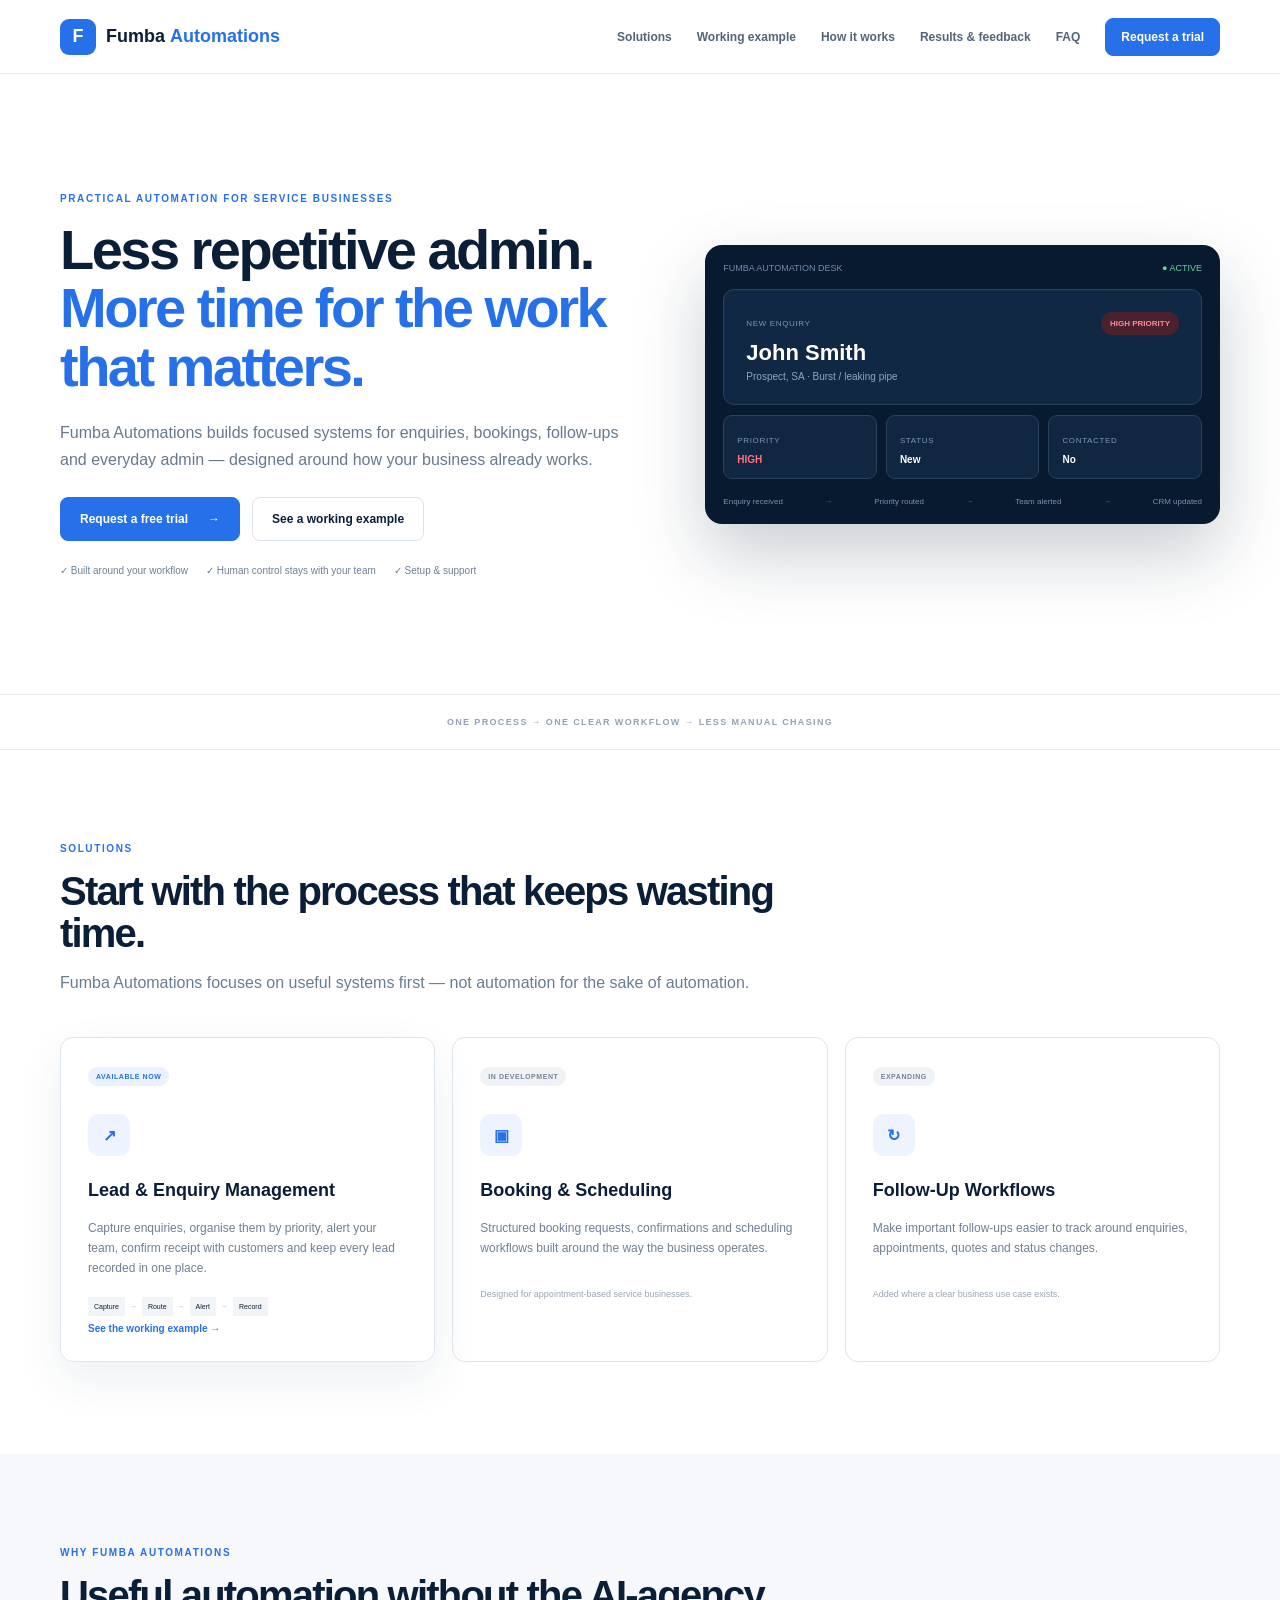
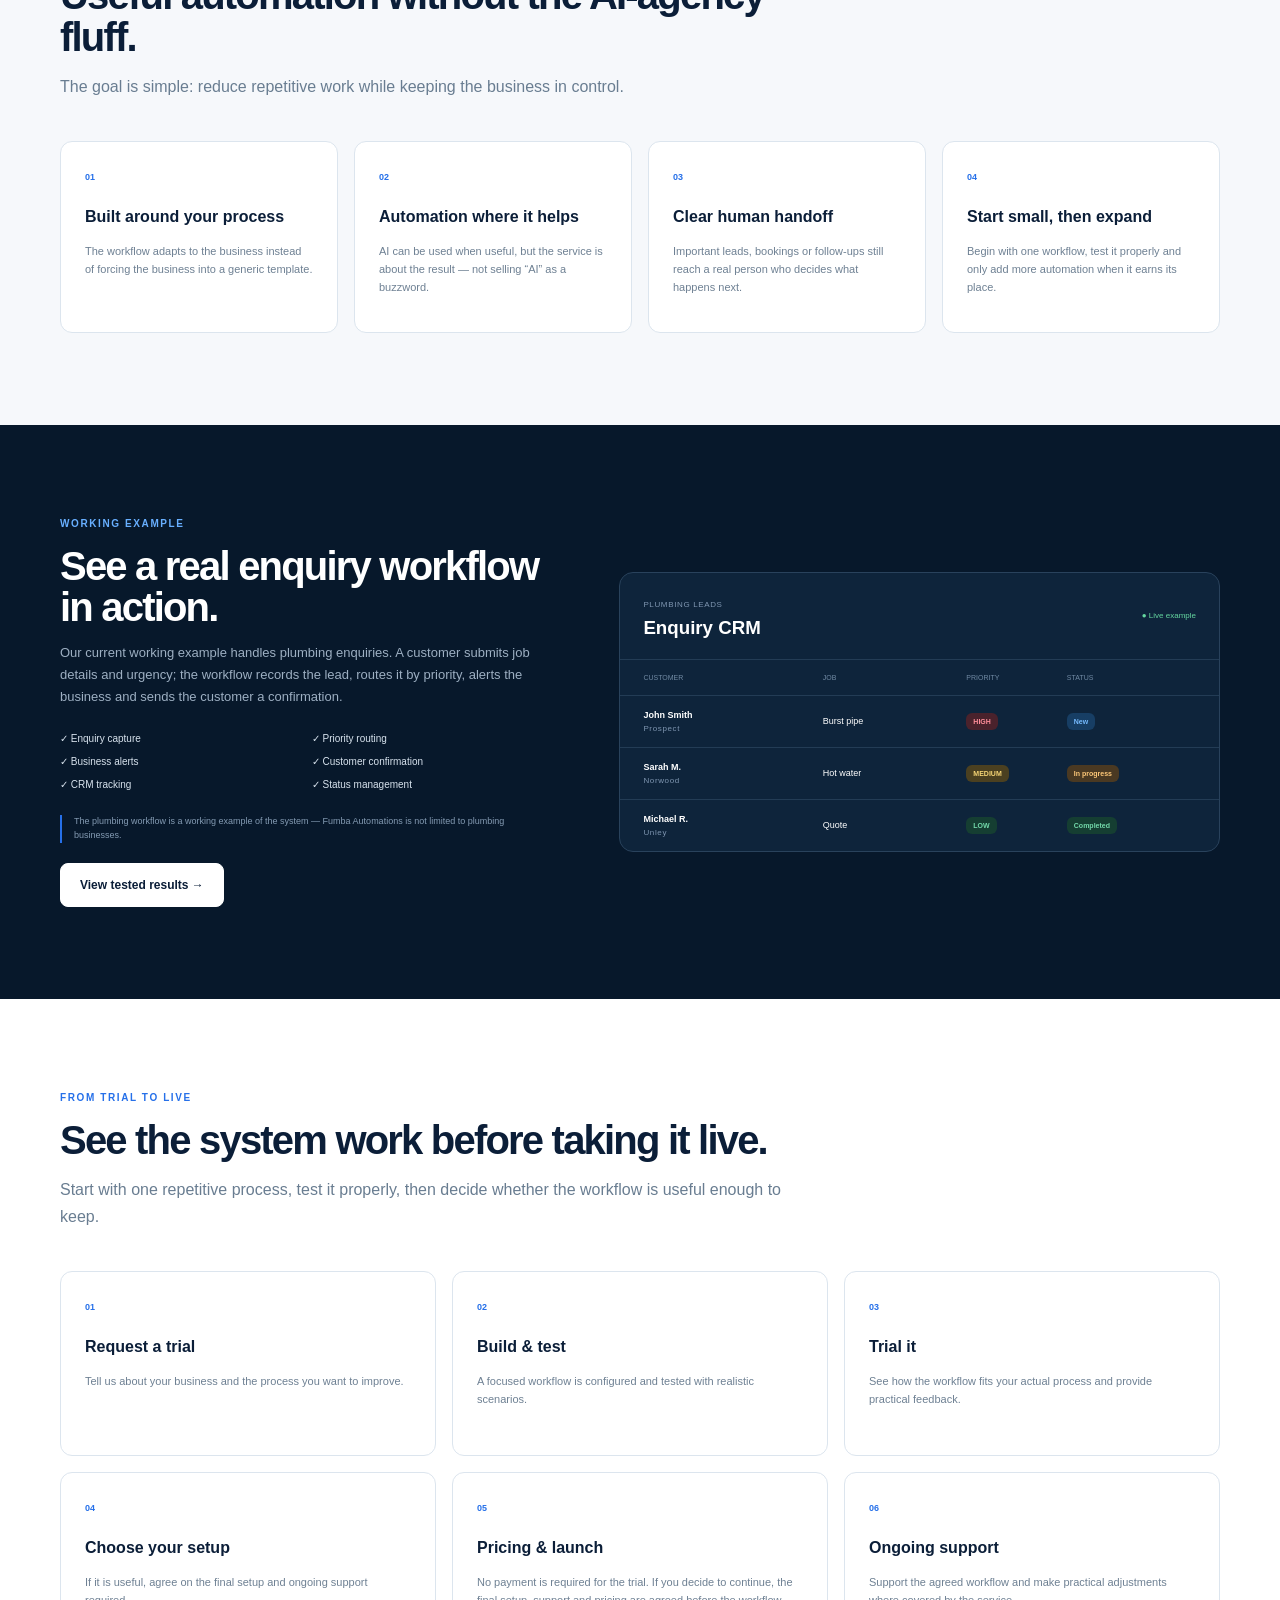
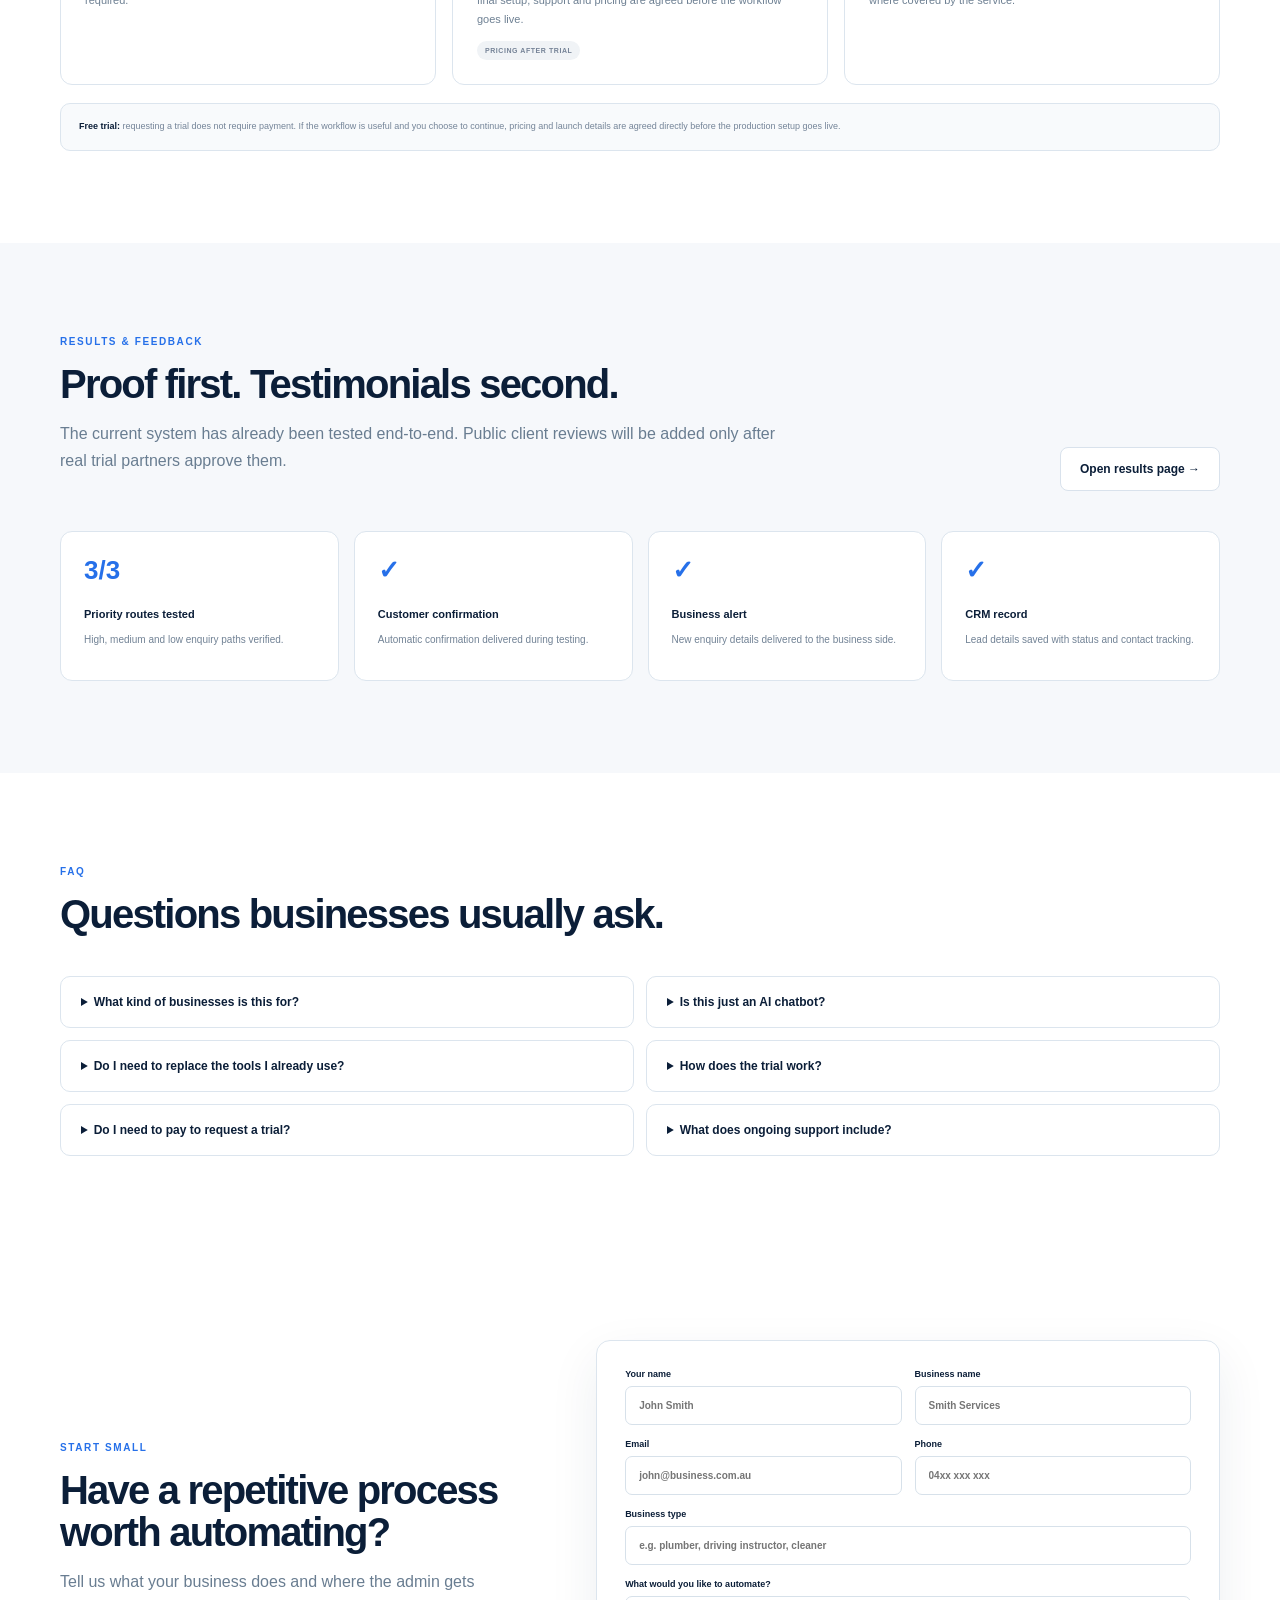
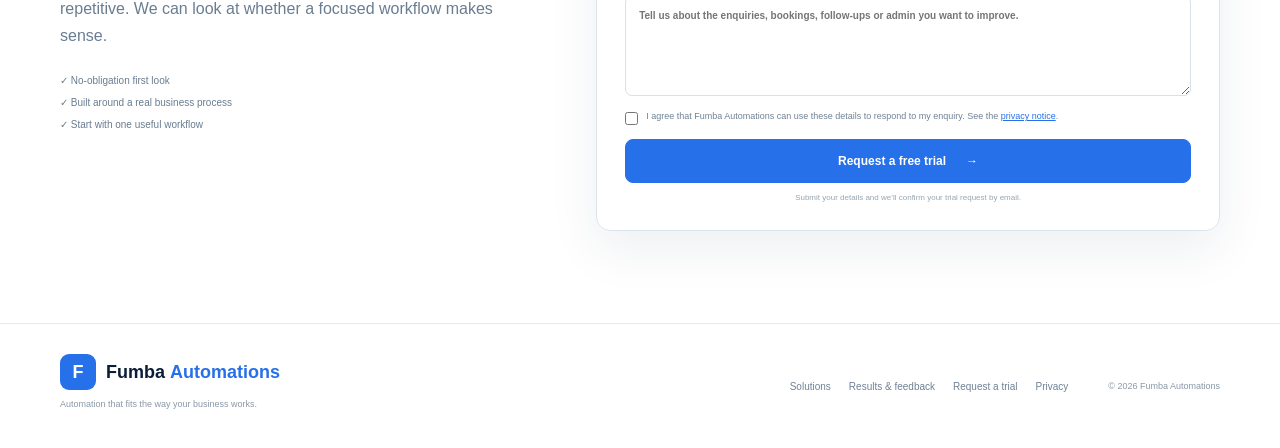
==== commit b588afb4: "Make trial website client-ready" ====
--- a/index.html
+++ b/index.html
@@ -170,11 +170,11 @@
     <article><b>02</b><h3>Build & test</h3><p>A focused workflow is configured and tested with realistic scenarios.</p></article>
     <article><b>03</b><h3>Trial it</h3><p>See how the workflow fits your actual process and provide practical feedback.</p></article>
     <article><b>04</b><h3>Choose your setup</h3><p>If it is useful, agree on the final setup and ongoing support required.</p></article>
-    <article><b>05</b><h3>Payment & launch</h3><p>Once the agreed setup is ready, payment can be completed through the supported payment method before launch.</p><span class="pill">PAYMENTS COMING SOON</span></article>
+    <article><b>05</b><h3>Pricing & launch</h3><p>No payment is required for the trial. If you decide to continue, the final setup, support and pricing are agreed before the workflow goes live.</p><span class="pill">PRICING AFTER TRIAL</span></article>
     <article><b>06</b><h3>Ongoing support</h3><p>Support the agreed workflow and make practical adjustments where covered by the service.</p></article>
   </div>
 
-  <div class="demo-note"><strong>Demo status:</strong> this website does not currently collect payment details. A live payment provider will only be connected after the service and pricing structure are finalised.</div>
+  <div class="demo-note"><strong>Free trial:</strong> requesting a trial does not require payment. If the workflow is useful and you choose to continue, pricing and launch details are agreed directly before the production setup goes live.</div>
 </section>
 
 <section id="results" class="section soft-section">
@@ -206,7 +206,7 @@
     <details><summary>Is this just an AI chatbot?</summary><p>No. AI may be used inside a workflow when it genuinely helps, but the service is broader automation: capturing information, routing it, notifying people, updating records and connecting business tools.</p></details>
     <details><summary>Do I need to replace the tools I already use?</summary><p>Not necessarily. The aim is to work around the business's current process where practical. The exact setup depends on the tools and access available.</p></details>
     <details><summary>How does the trial work?</summary><p>You describe one process you want to improve. A focused workflow can then be demonstrated or trialled before you decide whether to continue with a paid setup.</p></details>
-    <details><summary>Can I pay through this website now?</summary><p>Not yet. Payment integration is intentionally disabled while the service and pricing structure are being finalised.</p></details>
+    <details><summary>Do I need to pay to request a trial?</summary><p>No. The trial request is free. If you decide to continue after the trial, the final setup, ongoing support and payment details are agreed directly before launch.</p></details>
     <details><summary>What does ongoing support include?</summary><p>That depends on the agreed service. It can include monitoring the workflow, troubleshooting integrations and making agreed minor adjustments.</p></details>
   </div>
 </section>
@@ -237,7 +237,7 @@
       <label>What would you like to automate?<textarea name="process" required placeholder="Tell us about the enquiries, bookings, follow-ups or admin you want to improve."></textarea></label>
       <label class="consent"><input type="checkbox" required> <span>I agree that Fumba Automations can use these details to respond to my enquiry. See the <a href="privacy.html">privacy notice</a>.</span></label>
       <button class="btn full" type="submit">Request a free trial <span>→</span></button>
-      <p id="formStatus">Demo form — live trial-request delivery will be connected next.</p>
+      <p id="formStatus">Submit your details and we’ll confirm your trial request by email.</p>
     </form>
   </div>
 </section>
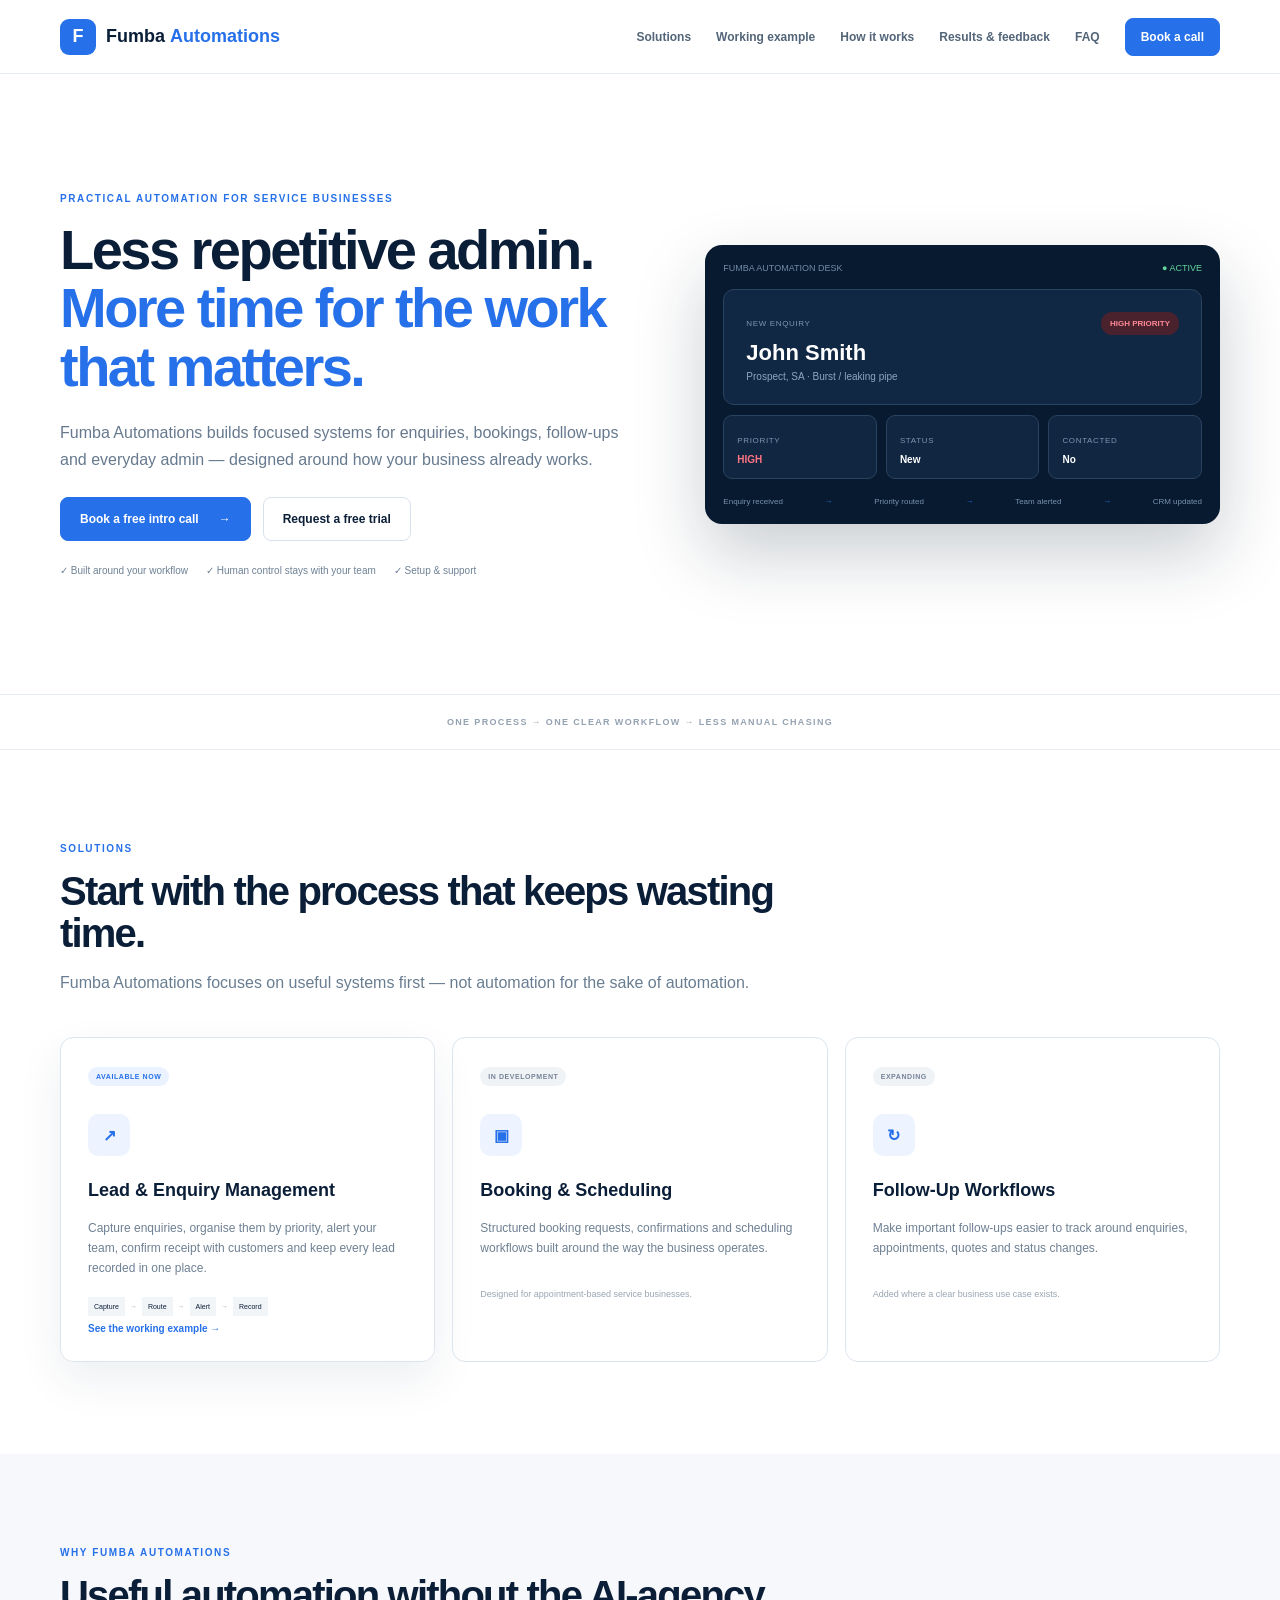
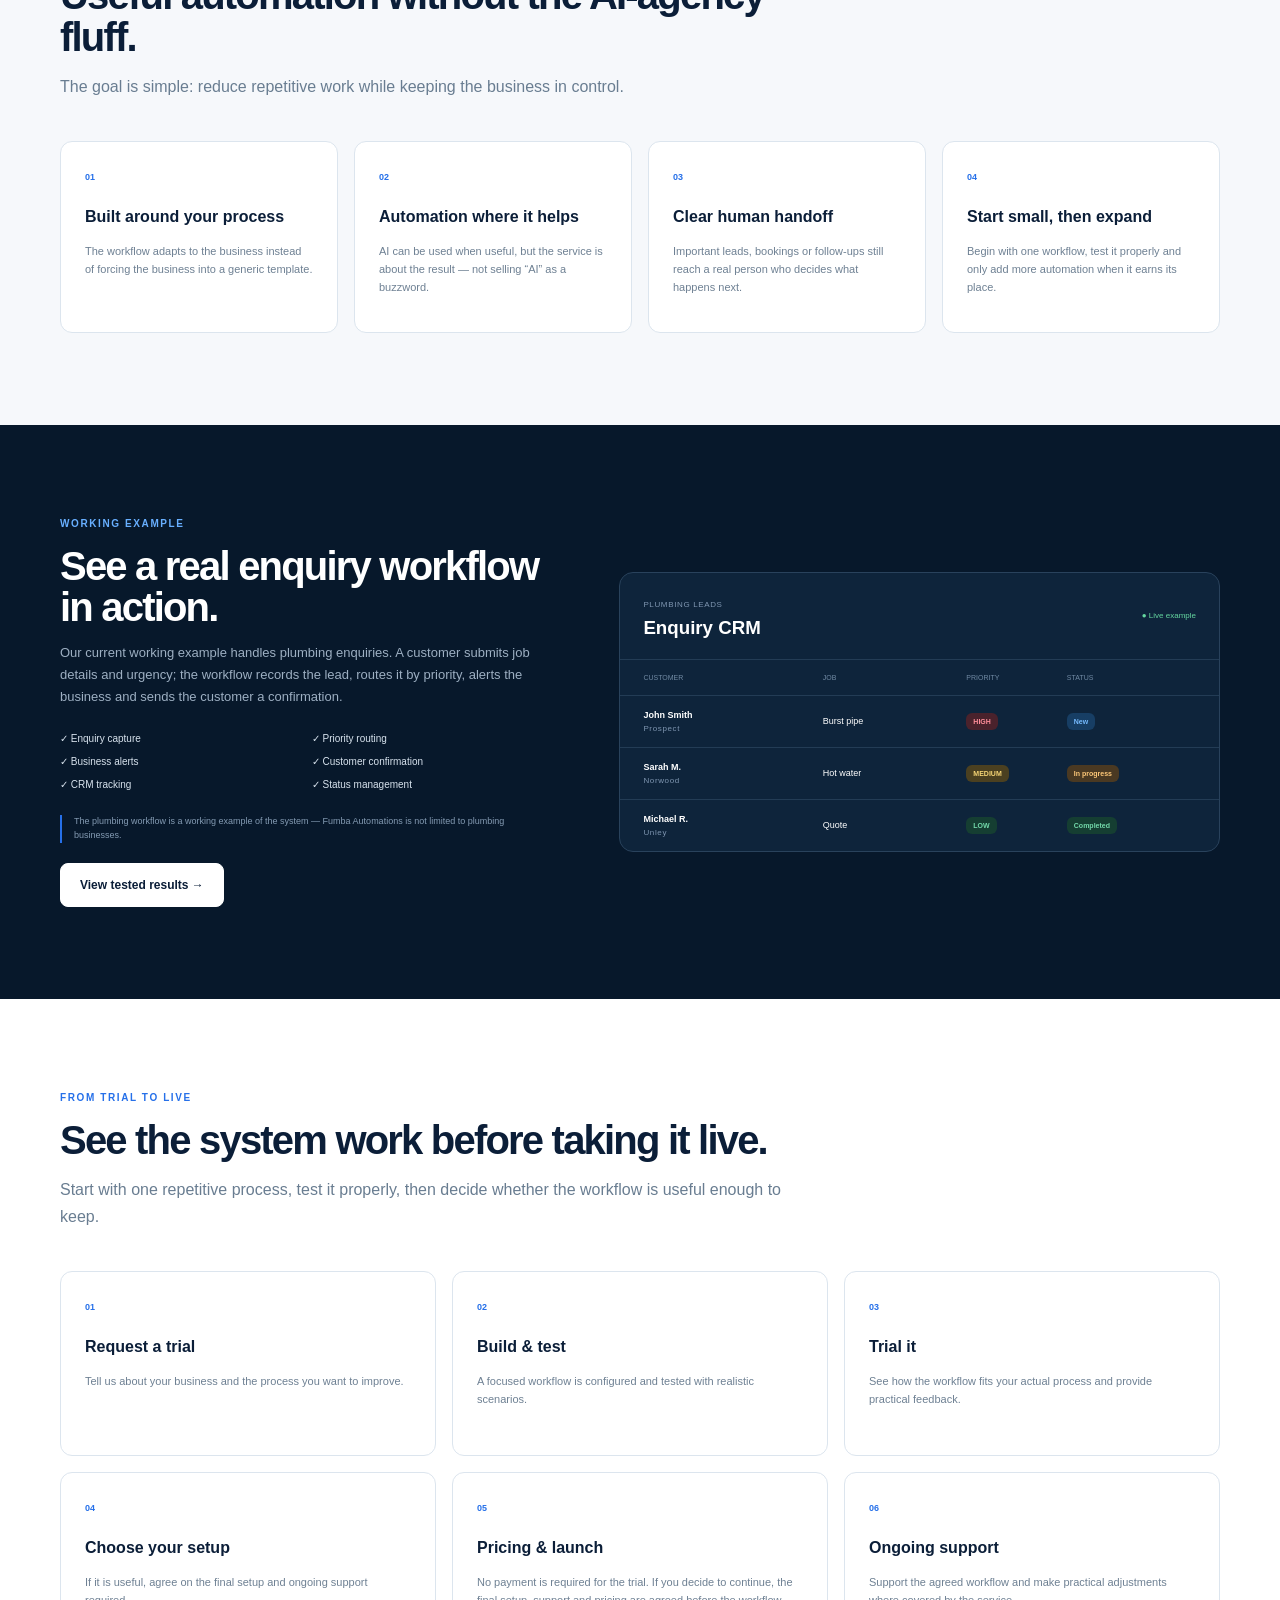
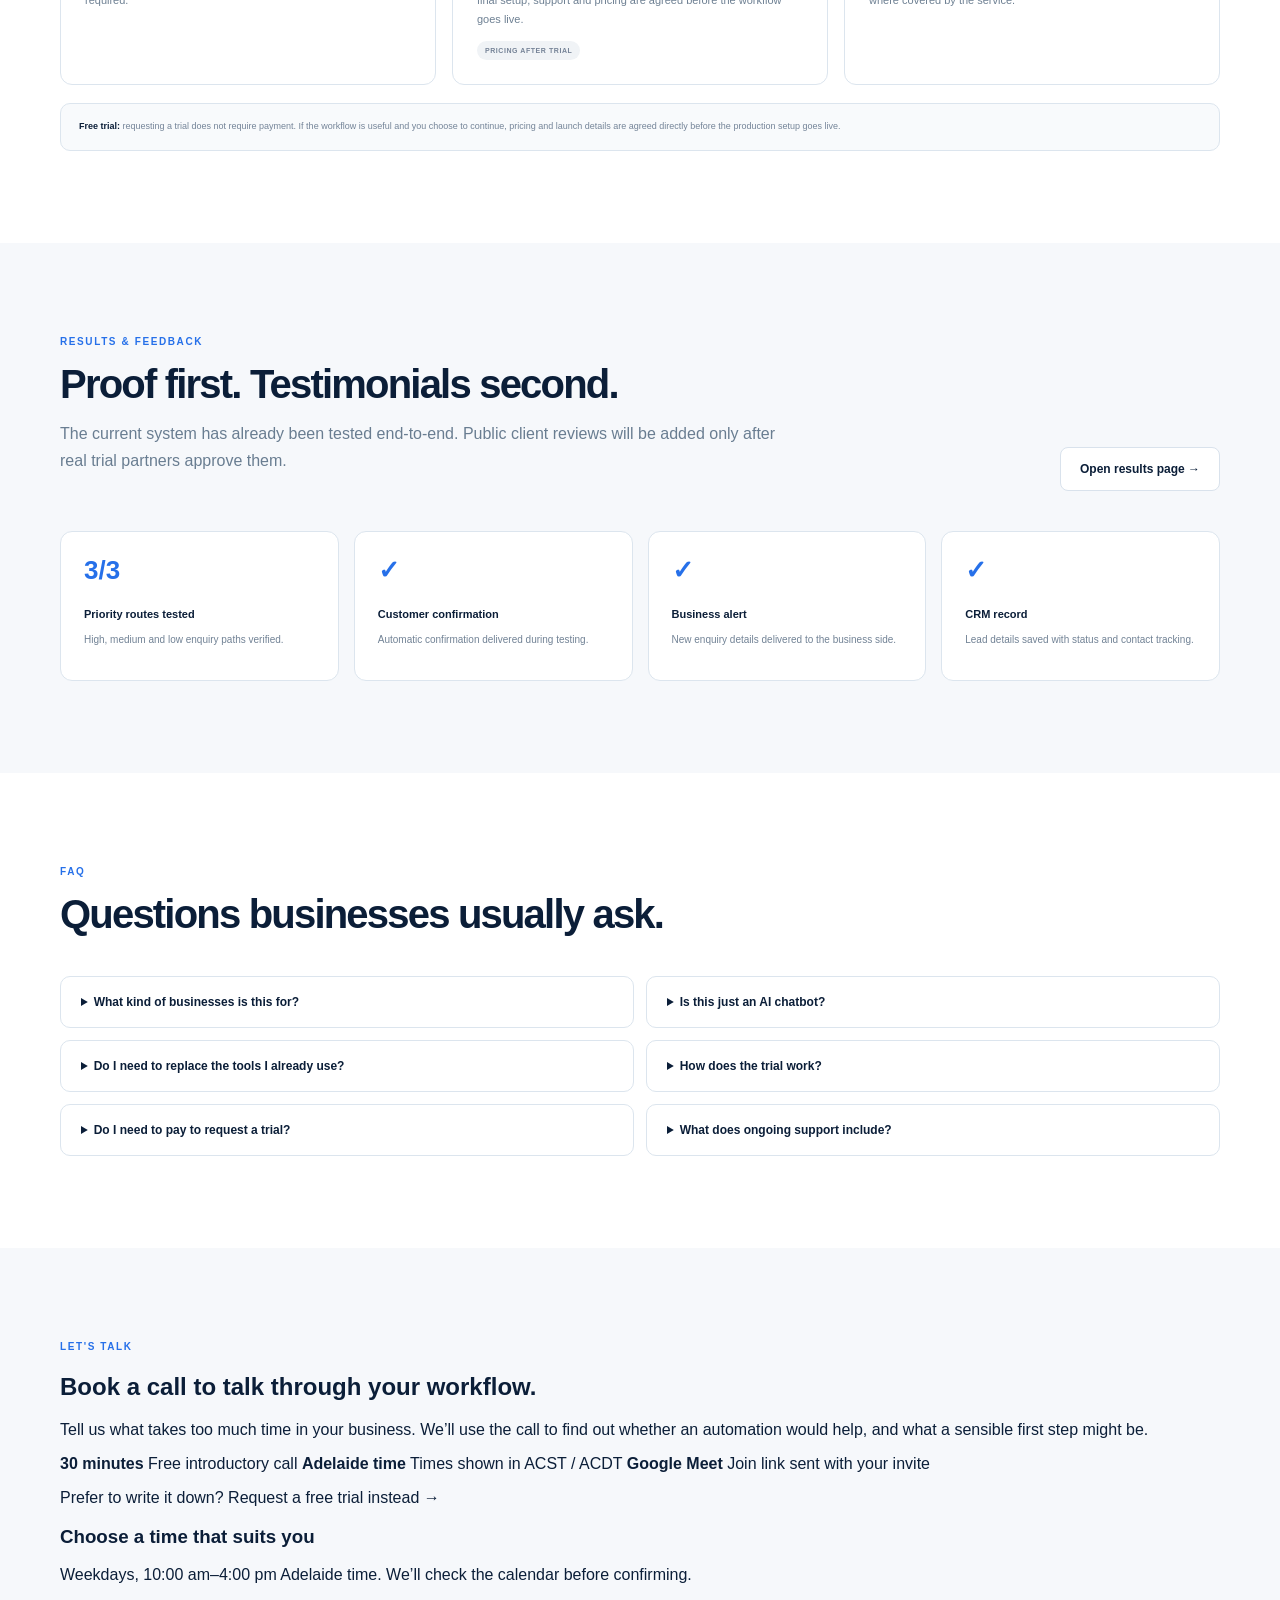
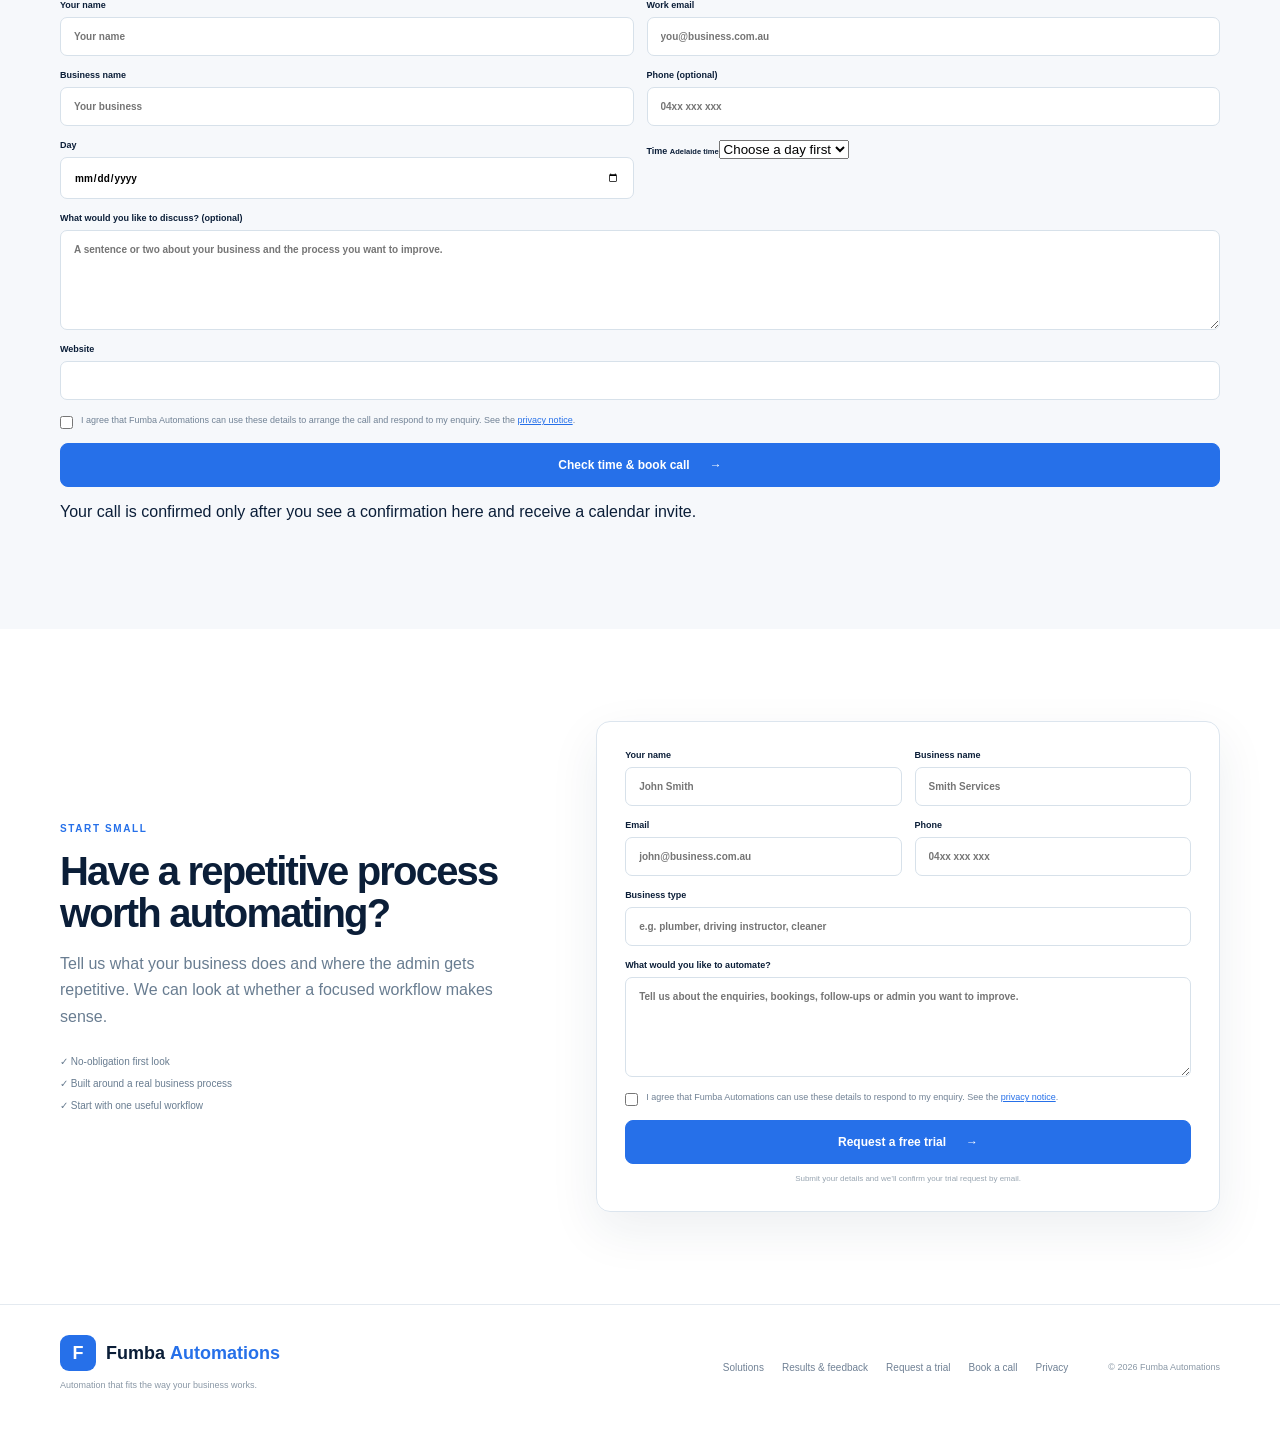
==== commit a507454a: "Add introductory call booking section" ====
--- a/index.html
+++ b/index.html
@@ -23,7 +23,7 @@
       <a href="#process">How it works</a>
       <a href="reviews.html">Results & feedback</a>
       <a href="#faq">FAQ</a>
-      <a class="btn small" href="#trial">Request a trial</a>
+      <a class="btn small" href="#book">Book a call</a>
     </nav>
   </div>
 </header>
@@ -35,8 +35,8 @@
     <h1>Less repetitive admin.<br><span>More time for the work that matters.</span></h1>
     <p>Fumba Automations builds focused systems for enquiries, bookings, follow-ups and everyday admin — designed around how your business already works.</p>
     <div class="hero-actions">
-      <a class="btn" href="#trial">Request a free trial <span>→</span></a>
-      <a class="btn outline" href="#example">See a working example</a>
+      <a class="btn" href="#book">Book a free intro call <span>→</span></a>
+      <a class="btn outline" href="#trial">Request a free trial</a>
     </div>
     <div class="trust-row">
       <span>✓ Built around your workflow</span>
@@ -211,6 +211,43 @@
   </div>
 </section>
 
+<section id="book" class="section booking-section soft-section">
+  <div class="shell booking-grid">
+    <div class="booking-copy">
+      <div class="eyebrow">LET'S TALK</div>
+      <h2>Book a call to talk through your workflow.</h2>
+      <p>Tell us what takes too much time in your business. We’ll use the call to find out whether an automation would help, and what a sensible first step might be.</p>
+      <div class="booking-facts">
+        <span><b>30 minutes</b> Free introductory call</span>
+        <span><b>Adelaide time</b> Times shown in ACST / ACDT</span>
+        <span><b>Google Meet</b> Join link sent with your invite</span>
+      </div>
+      <p class="booking-alt">Prefer to write it down? <a href="#trial">Request a free trial instead →</a></p>
+    </div>
+    <form id="bookingForm" class="booking-form">
+      <h3>Choose a time that suits you</h3>
+      <p class="form-intro">Weekdays, 10:00 am–4:00 pm Adelaide time. We’ll check the calendar before confirming.</p>
+      <div class="two">
+        <label>Your name<input name="name" required autocomplete="name" maxlength="100" placeholder="Your name"></label>
+        <label>Work email<input name="email" type="email" required autocomplete="email" maxlength="160" placeholder="you@business.com.au"></label>
+      </div>
+      <div class="two">
+        <label>Business name<input name="business" required maxlength="120" placeholder="Your business"></label>
+        <label>Phone (optional)<input name="phone" type="tel" autocomplete="tel" maxlength="40" placeholder="04xx xxx xxx"></label>
+      </div>
+      <div class="two">
+        <label>Day<input name="date" type="date" required></label>
+        <label>Time <small class="field-hint">Adelaide time</small><select name="time" required><option value="">Choose a day first</option></select></label>
+      </div>
+      <label>What would you like to discuss? (optional)<textarea name="notes" maxlength="1500" placeholder="A sentence or two about your business and the process you want to improve."></textarea></label>
+      <div class="booking-trap" aria-hidden="true"><label>Website<input name="website" tabindex="-1" autocomplete="off"></label></div>
+      <label class="consent"><input type="checkbox" required> <span>I agree that Fumba Automations can use these details to arrange the call and respond to my enquiry. See the <a href="privacy.html">privacy notice</a>.</span></label>
+      <button class="btn full" type="submit">Check time &amp; book call <span>→</span></button>
+      <p id="bookingStatus" role="status" aria-live="polite">Your call is confirmed only after you see a confirmation here and receive a calendar invite.</p>
+    </form>
+  </div>
+</section>
+
 <section id="trial" class="section trial-section">
   <div class="shell trial-grid">
     <div>
@@ -253,6 +290,7 @@
       <a href="#solutions">Solutions</a>
       <a href="reviews.html">Results & feedback</a>
       <a href="#trial">Request a trial</a>
+      <a href="#book">Book a call</a>
       <a href="privacy.html">Privacy</a>
     </div>
     <div class="copyright">© 2026 Fumba Automations</div>
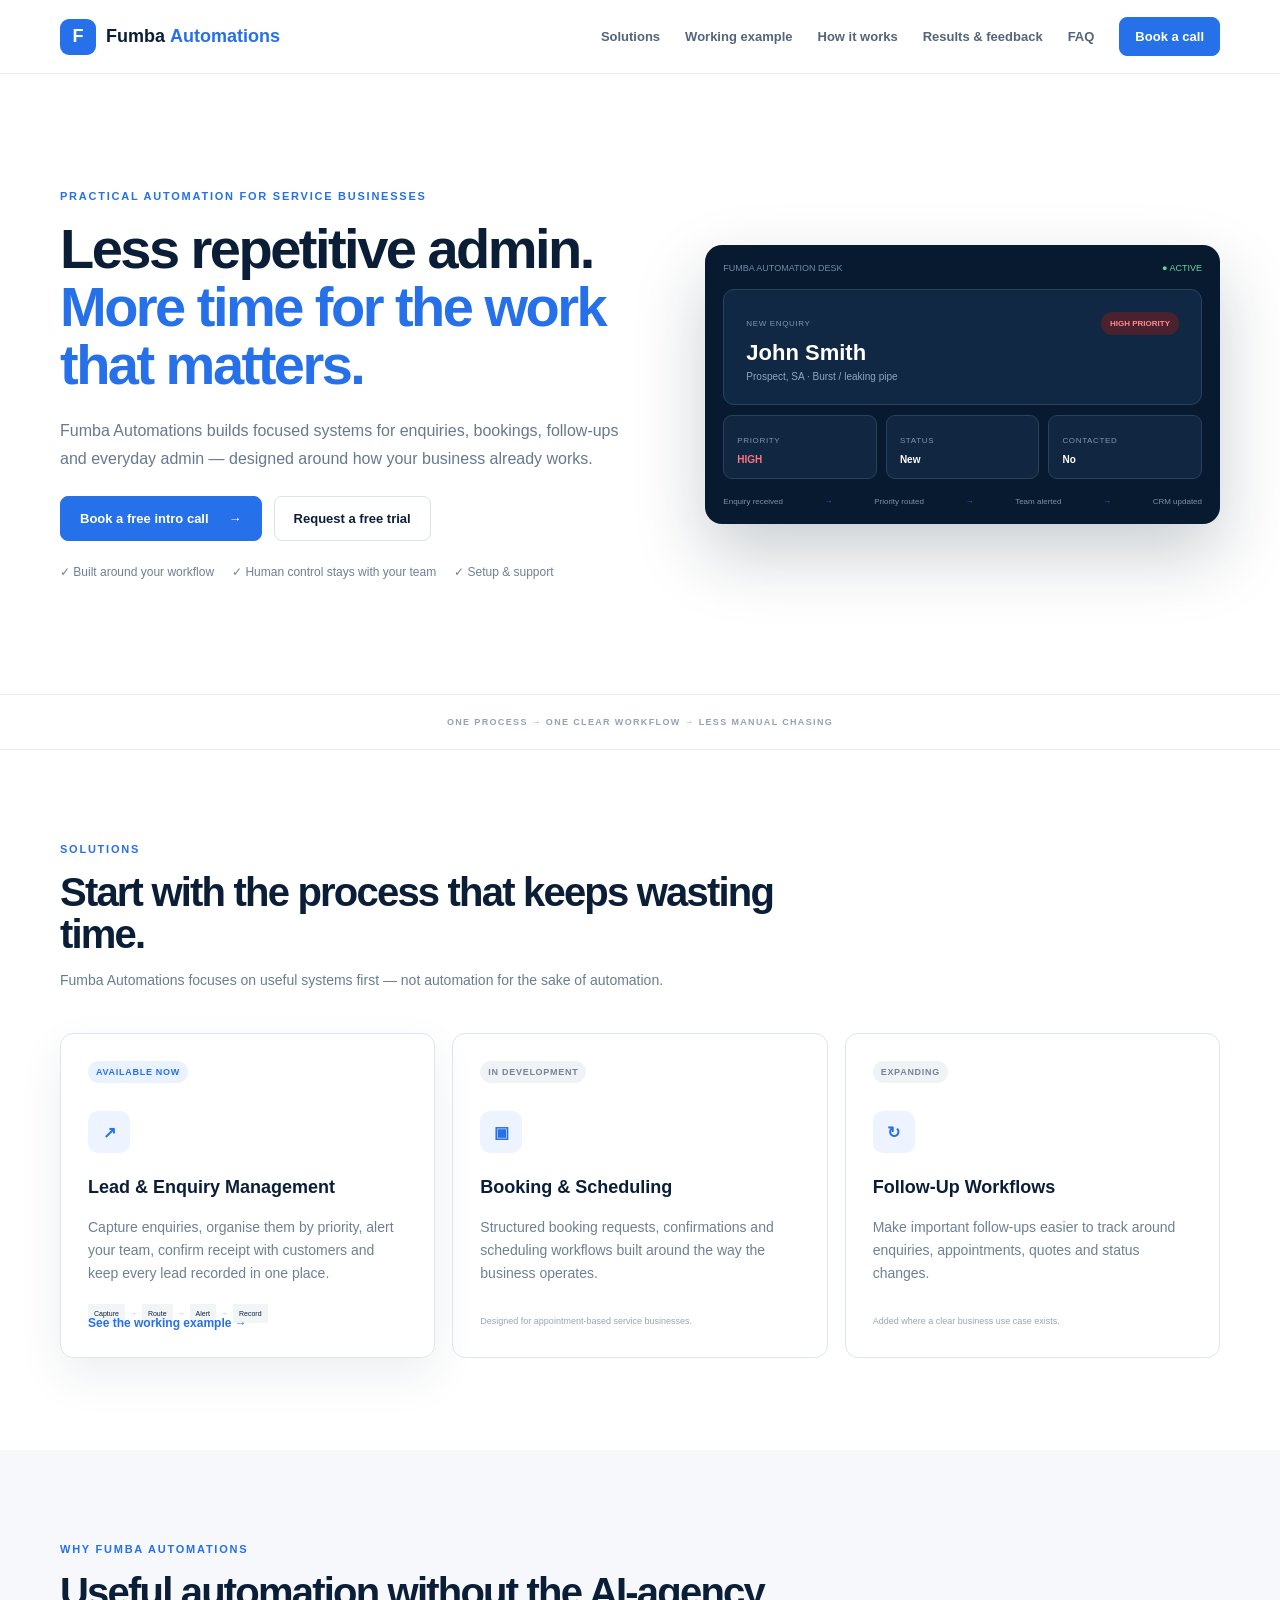
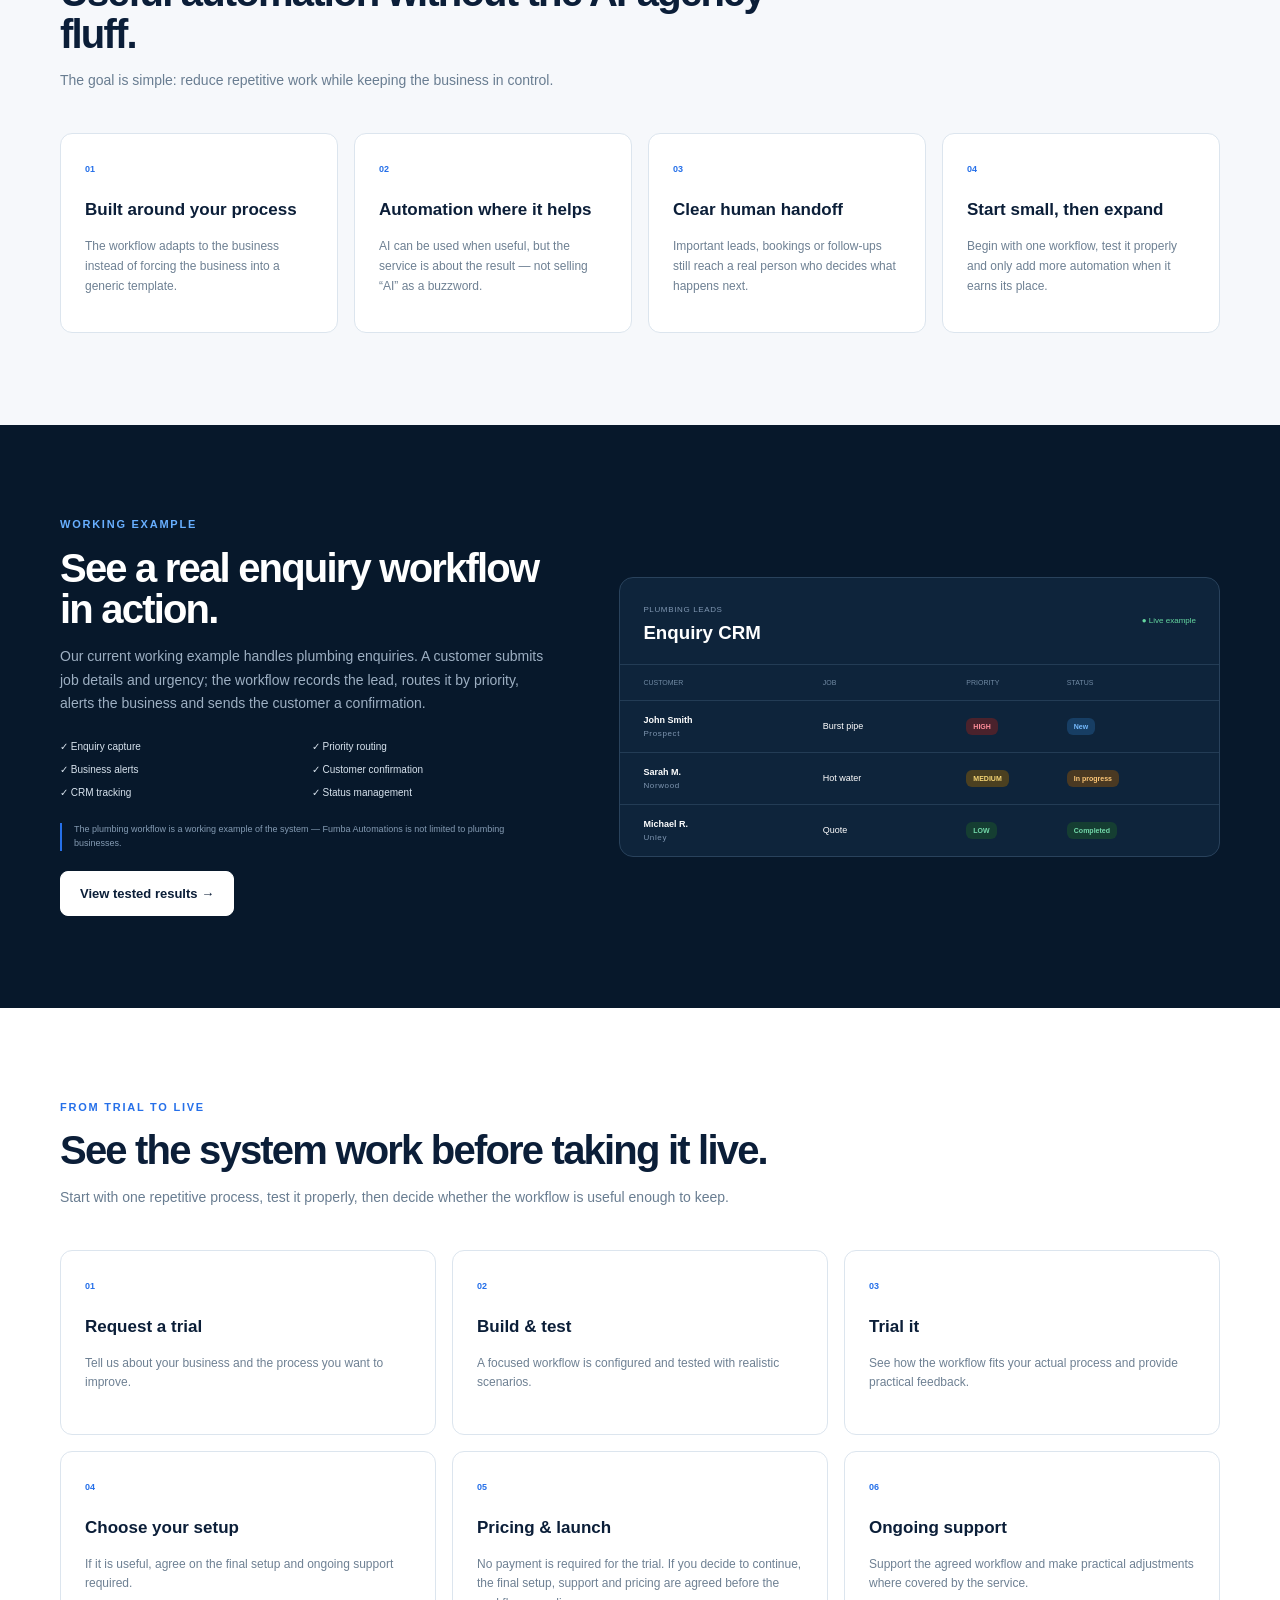
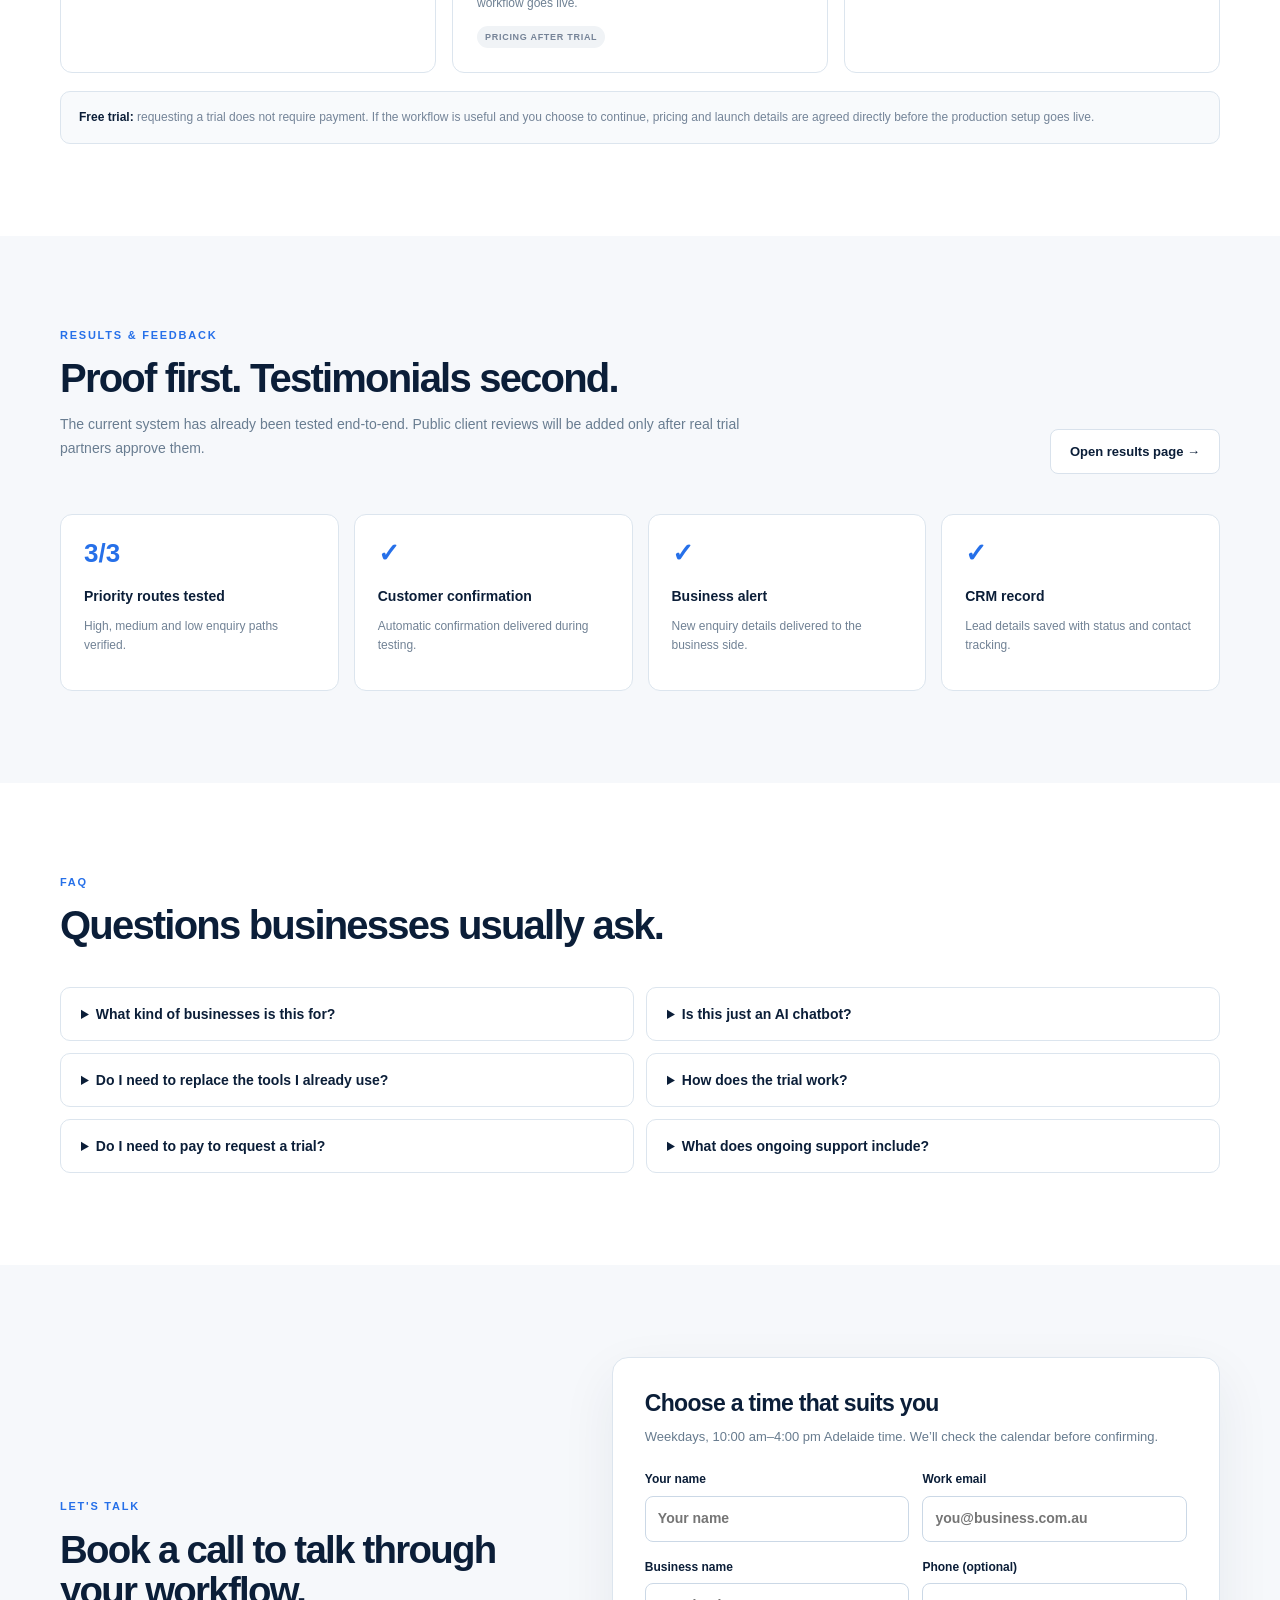
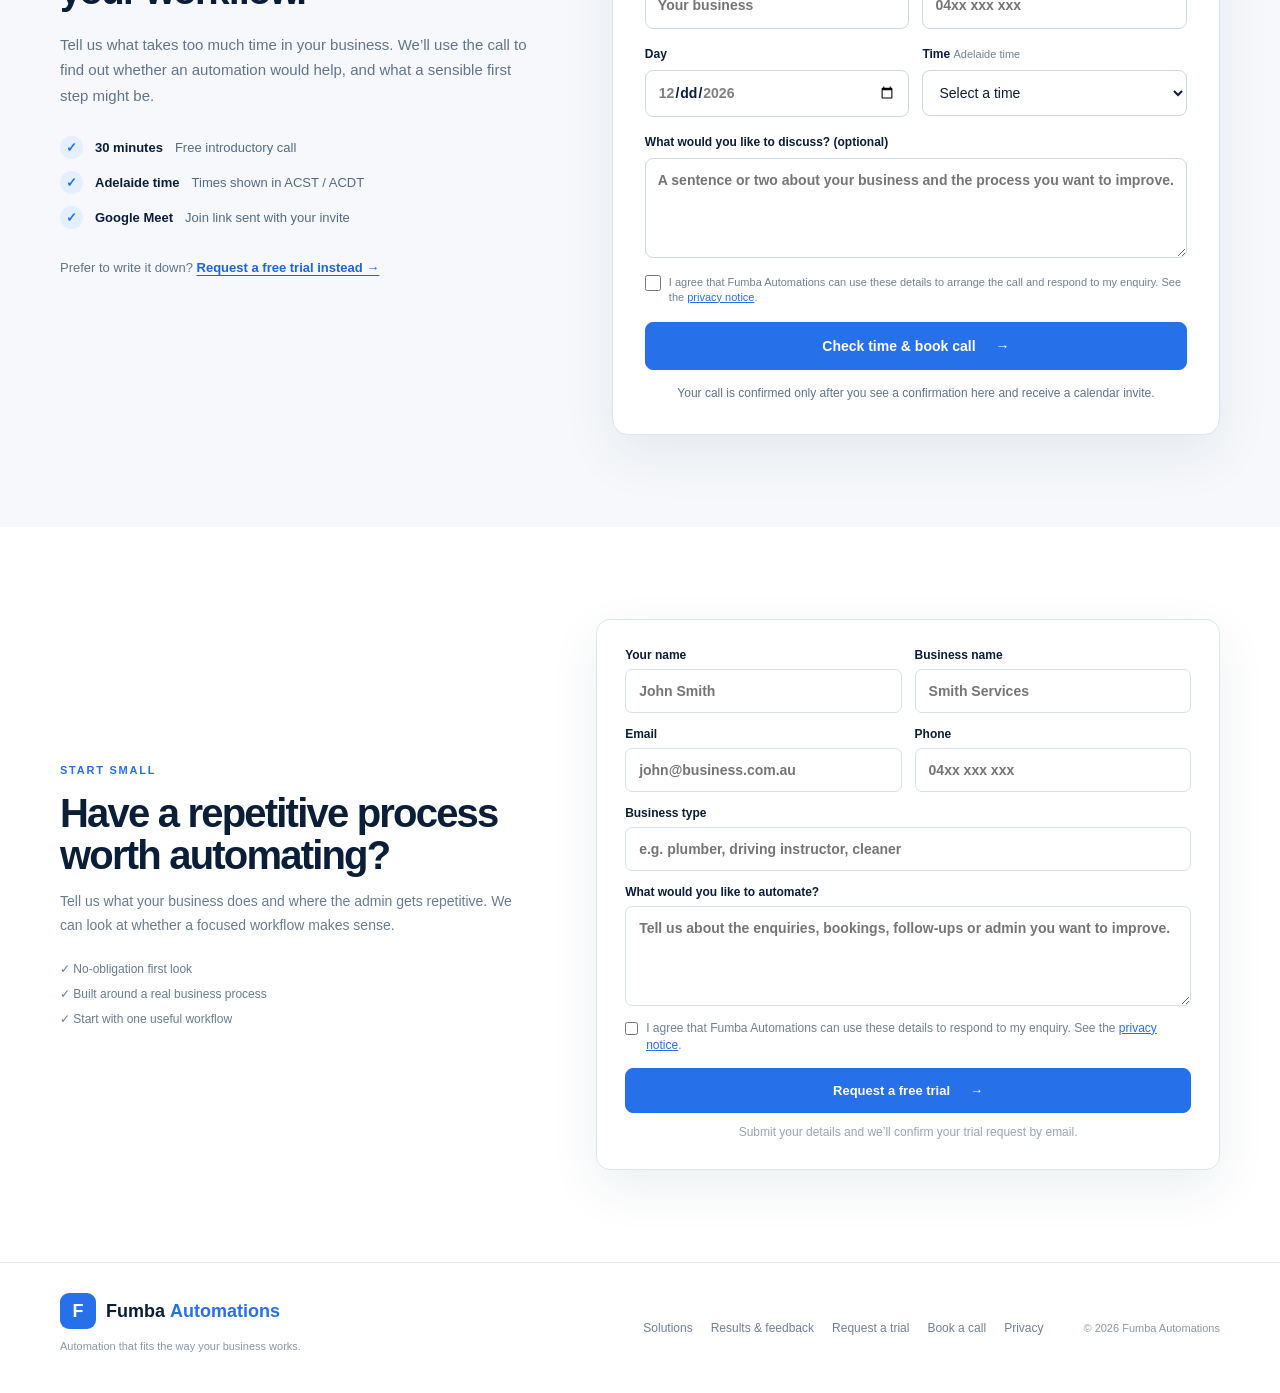
==== commit d915cf2f: "Add SEO metadata and structured data" ====
--- a/index.html
+++ b/index.html
@@ -6,6 +6,21 @@
   <meta name="description" content="Fumba Automations builds practical automation systems for service businesses — enquiries, bookings, follow-ups and admin.">
   <meta name="theme-color" content="#0b1e38">
   <title>Fumba Automations — Practical Business Automation</title>
+  <link rel="canonical" href="https://flowpilot-auto.github.io/flowpilot-ai/">
+  <meta name="robots" content="index,follow">
+  <meta property="og:type" content="website">
+  <meta property="og:title" content="Fumba Automations — Practical Business Automation">
+  <meta property="og:description" content="Practical automation systems for service businesses — enquiries, bookings, follow-ups and admin.">
+  <meta property="og:url" content="https://flowpilot-auto.github.io/flowpilot-ai/">
+  <script type="application/ld+json">
+  {
+    "@context": "https://schema.org",
+    "@type": "Organization",
+    "name": "Fumba Automations",
+    "url": "https://flowpilot-auto.github.io/flowpilot-ai/",
+    "description": "Practical automation systems for service businesses, including enquiries, bookings, follow-ups and admin."
+  }
+  </script>
   <link rel="icon" href="favicon.svg" type="image/svg+xml">
   <link rel="stylesheet" href="styles.css">
 </head>
--- a/styles.css
+++ b/styles.css
@@ -1,3 +1,52 @@
 *{box-sizing:border-box}html{scroll-behavior:smooth}body{margin:0;font-family:Inter,ui-sans-serif,-apple-system,BlinkMacSystemFont,"Segoe UI",sans-serif;color:#0b1e38;background:#fff}a{text-decoration:none;color:inherit}button,input,textarea{font:inherit}.shell{width:min(1160px,calc(100% - 40px));margin:auto}.narrow{max-width:820px}.site-header{height:74px;border-bottom:1px solid #e5ebf1;background:rgba(255,255,255,.96);backdrop-filter:blur(14px);position:sticky;top:0;z-index:30}.nav-wrap{height:100%;width:min(1160px,calc(100% - 40px));margin:auto;display:flex;align-items:center;justify-content:space-between}.brand{display:flex;align-items:center;gap:10px;font-weight:800;font-size:18px}.brand b{color:#2670e9}.brand-mark{width:36px;height:36px;display:grid;place-items:center;border-radius:9px;background:#2670e9;color:#fff;font-weight:900}.nav-links{display:flex;align-items:center;gap:25px;font-size:12px;font-weight:650;color:#536579}.nav-links a:hover,.nav-links a.active{color:#2670e9}.menu-btn{display:none;border:0;background:none;font-size:22px}.btn{display:inline-flex;align-items:center;justify-content:center;gap:20px;background:#2670e9;border:1px solid #2670e9;color:#fff;border-radius:8px;padding:14px 19px;font-size:12px;font-weight:800;cursor:pointer}.btn.small{padding:11px 15px}.btn.outline{background:#fff;color:#0b1e38;border-color:#d9e2ec}.btn.light-btn{background:#fff;color:#0b1e38;border-color:#fff;margin-top:20px}.btn.full{width:100%}.hero{min-height:620px;padding-top:70px;padding-bottom:70px;display:grid;grid-template-columns:1.06fr .94fr;gap:65px;align-items:center}.eyebrow{font-size:10px;line-height:1.3;color:#2670e9;font-weight:900;letter-spacing:.16em;margin-bottom:16px}.eyebrow.light{color:#68afff}.hero h1,.section-heading h2,.dark-section h2,.trial-grid h2,.page-hero h1{letter-spacing:-.045em;line-height:1.04;margin:0}.hero h1{font-size:56px}.hero h1 span{color:#2670e9}.hero-copy>p{max-width:640px;color:#66798e;font-size:16px;line-height:1.72;margin:23px 0}.hero-actions{display:flex;gap:12px}.trust-row{display:flex;flex-wrap:wrap;gap:18px;margin-top:24px;color:#6d8094;font-size:10px}.automation-card{background:#071a30;border-radius:17px;padding:18px;box-shadow:0 30px 70px rgba(12,31,51,.22);color:#fff}.window-bar{color:#738ca8;font-size:9px;display:flex;justify-content:space-between}.window-bar em{font-style:normal;color:#64d79e}.enquiry-card{background:#112844;border:1px solid #29425e;border-radius:11px;margin-top:16px;padding:22px;display:flex;justify-content:space-between;gap:15px}.enquiry-card small,.mini-stats small,.crm small{font-size:8px;color:#7f96b1;letter-spacing:.08em}.enquiry-card h3{font-size:22px;margin:10px 0 5px}.enquiry-card p{font-size:10px;color:#8fa5be;margin:0}.enquiry-card strong{font-size:8px;height:max-content;padding:7px 9px;border-radius:20px;background:#4a222d;color:#ff8896}.mini-stats{display:grid;grid-template-columns:repeat(3,1fr);gap:9px;margin-top:10px}.mini-stats div{background:#102641;border:1px solid #29425e;border-radius:9px;padding:13px}.mini-stats b{display:block;margin-top:7px;font-size:10px}.mini-stats .danger{color:#ff7382}.route{display:flex;justify-content:space-between;gap:8px;margin-top:18px;color:#7992ad;font-size:8px}.route b{color:#2670e9}.micro-strip{border-top:1px solid #e5ebf1;border-bottom:1px solid #e5ebf1;padding:22px 0;color:#94a2b1;text-align:center;font-size:9px;font-weight:900;letter-spacing:.15em}.section{padding-top:92px;padding-bottom:92px}.section-heading{max-width:760px;margin-bottom:40px}.section-heading h2,.dark-section h2,.trial-grid h2{font-size:40px}.section-heading p,.trial-grid>div>p{color:#697d91;line-height:1.68}.solution-grid{display:grid;grid-template-columns:repeat(3,1fr);gap:17px}.card{border:1px solid #dce5ee;border-radius:13px;padding:27px;position:relative;min-height:325px}.card.featured{box-shadow:0 18px 45px rgba(20,48,75,.08)}.pill{display:inline-block;padding:6px 8px;border-radius:20px;background:#f0f3f6;color:#758397;font-size:7px;font-weight:900;letter-spacing:.08em}.pill.blue{background:#eaf2ff;color:#2670e9}.icon{margin-top:28px;width:42px;height:42px;border-radius:10px;background:#edf4ff;color:#2670e9;display:grid;place-items:center;font-weight:900}.card h3{font-size:18px;margin-top:24px}.card p{color:#6e8093;font-size:12px;line-height:1.66}.chips{display:flex;align-items:center;gap:5px;margin-top:18px}.chips span{font-size:7px;background:#f2f5f8;padding:6px}.chips b{font-size:7px;color:#a0adba}.text-link{position:absolute;bottom:27px;color:#2670e9;font-size:10px;font-weight:800}.muted-note{margin-top:30px;font-size:9px;color:#98a5b2}.soft-section{background:#f6f8fb}.value-grid{display:grid;grid-template-columns:repeat(4,1fr);gap:16px}.value-grid article{background:#fff;border:1px solid #dce5ee;border-radius:12px;padding:24px}.value-grid article>b,.process-grid article>b{font-size:9px;color:#2670e9}.value-grid h3,.process-grid h3{font-size:16px;margin-top:24px}.value-grid p,.process-grid p{font-size:11px;color:#6e8093;line-height:1.65}.dark-section{background:#07182b;color:#fff}.example-grid{display:grid;grid-template-columns:.9fr 1.1fr;gap:68px;align-items:center}.dark-section p{color:#9dafc2;line-height:1.7;font-size:13px}.check-grid{display:grid;grid-template-columns:1fr 1fr;gap:12px;color:#d7e2ed;font-size:10px;margin:25px 0}.info-note{border-left:2px solid #2670e9;padding-left:12px;color:#849bb3;font-size:9px;line-height:1.55}.crm{background:#0e243b;border:1px solid #29425c;border-radius:14px;overflow:hidden}.crm-head{padding:20px 23px;display:flex;justify-content:space-between;align-items:center}.crm-head h3{margin:6px 0 0}.crm-head>span{color:#65d7a0;font-size:8px}.crm-row{display:grid;grid-template-columns:1.25fr 1fr .7fr .9fr;align-items:center;padding:14px 23px;border-top:1px solid #233c55;font-size:9px}.crm-row>span:first-child{display:flex;flex-direction:column;gap:4px}.labels{font-size:7px;color:#718aa4}.tag{font-style:normal;padding:5px 7px;border-radius:6px;font-size:7px;font-weight:900}.high{background:#4a222c;color:#ff8d99}.medium{background:#4b4020;color:#f6d575}.low{background:#153e32;color:#73d9aa}.new{background:#173e64;color:#76bbff}.progress{background:#4a3922;color:#ffc979}.done{background:#153e32;color:#73d9aa}.process-grid{display:grid;grid-template-columns:repeat(3,1fr);gap:16px}.process-grid article{border:1px solid #dce5ee;border-radius:12px;padding:24px;min-height:185px}.demo-note{margin-top:18px;border:1px solid #dce5ee;background:#f8fafc;border-radius:10px;padding:16px 18px;color:#748498;font-size:9px;line-height:1.55}.demo-note strong{color:#0b1e38}.inline-heading{max-width:none;display:flex;justify-content:space-between;gap:30px;align-items:end}.inline-heading>div{max-width:730px}.proof-grid{display:grid;grid-template-columns:repeat(4,1fr);gap:15px}.proof-grid article{background:#fff;border:1px solid #dce5ee;border-radius:12px;padding:23px}.proof-grid strong{display:block;color:#2670e9;font-size:26px;margin-bottom:18px}.proof-grid span{font-weight:800;font-size:11px}.proof-grid p{font-size:10px;color:#718295;line-height:1.55}.faq{display:grid;grid-template-columns:1fr 1fr;gap:12px}.faq details{border:1px solid #dce5ee;border-radius:10px;padding:18px 20px;background:#fff}.faq summary{font-size:12px;font-weight:800;cursor:pointer}.faq details p{color:#6e8093;font-size:11px;line-height:1.6;margin-bottom:0}.trial-section{background:#fff}.trial-grid{display:grid;grid-template-columns:.85fr 1.15fr;gap:75px;align-items:center}.trial-points{display:grid;gap:11px;margin-top:25px;color:#687c90;font-size:10px}.trial-grid form{border:1px solid #dce5ee;border-radius:14px;padding:28px;box-shadow:0 18px 50px rgba(20,48,75,.08)}.two{display:grid;grid-template-columns:1fr 1fr;gap:13px}label{display:block;margin-bottom:14px;font-size:9px;font-weight:800}input,textarea{display:block;width:100%;margin-top:7px;padding:13px;border:1px solid #d7e1ea;border-radius:7px;outline:none;font-size:10px}input:focus,textarea:focus{border-color:#2670e9}textarea{height:100px;resize:vertical}.consent{display:flex;align-items:flex-start;gap:8px;font-weight:500;color:#718295;line-height:1.45}.consent input{width:auto;margin:2px 0 0}.consent a{color:#2670e9;text-decoration:underline}#formStatus{text-align:center;color:#98a5b1;font-size:8px;margin:10px 0 0}footer{border-top:1px solid #e4eaf0;padding:30px 0}.footer-grid{display:grid;grid-template-columns:1fr auto auto;gap:40px;align-items:center}.footer-grid p,.copyright{color:#8a98a6;font-size:9px}.footer-links{display:flex;gap:18px;color:#708195;font-size:10px}.page-hero{padding:95px 0}.page-hero h1{font-size:48px}.page-hero p{color:#9eb0c3;line-height:1.7}.page-hero.soft-section p{color:#6d8094}.results-grid{display:grid;grid-template-columns:repeat(3,1fr);gap:16px}.results-grid article{border:1px solid #dce5ee;border-radius:12px;padding:24px}.result-icon{width:36px;height:36px;border-radius:9px;background:#eaf7f0;color:#20915d;display:grid;place-items:center;font-weight:900}.results-grid h3{font-size:15px;margin-top:22px}.results-grid p{color:#718295;font-size:10px;line-height:1.6}.results-grid span{font-size:7px;font-weight:900;color:#20915d;letter-spacing:.1em}.empty-review{background:#fff;border:1px solid #dce5ee;border-radius:14px;padding:40px;text-align:center;max-width:760px}.stars{font-size:24px;color:#b5c0cb;letter-spacing:5px}.empty-review p{color:#708195;line-height:1.65;font-size:11px;max-width:620px;margin:12px auto 24px}.review-format{display:grid;grid-template-columns:1fr 1fr;gap:30px;border:1px solid #dce5ee;border-radius:14px;padding:30px}.review-format blockquote{font-size:24px;line-height:1.4;letter-spacing:-.03em;margin:24px 0}.review-format p,.review-format li{color:#708195;font-size:10px;line-height:1.8}.cta-strip{background:#2670e9;color:#fff;padding:45px 0}.cta-strip .shell{display:flex;justify-content:space-between;align-items:center;gap:30px}.cta-strip h2{margin:0 0 8px;font-size:27px}.cta-strip p{margin:0;color:#dbe9ff;font-size:11px}.policy h2{font-size:20px;margin-top:34px}.policy p{color:#6e8093;line-height:1.75;font-size:11px}
 @media(max-width:900px){.menu-btn{display:block}.nav-links{position:absolute;top:74px;left:20px;right:20px;display:none;flex-direction:column;align-items:stretch;background:#fff;border:1px solid #dce5ee;border-radius:12px;padding:15px;box-shadow:0 20px 45px rgba(15,35,55,.12)}.nav-links.open{display:flex}.hero,.example-grid,.trial-grid{grid-template-columns:1fr}.value-grid,.proof-grid{grid-template-columns:1fr 1fr}.solution-grid,.process-grid,.results-grid{grid-template-columns:1fr 1fr}.hero{gap:45px}.example-grid,.trial-grid{gap:45px}.inline-heading{display:block}.inline-heading .btn{margin-top:15px}.footer-grid{grid-template-columns:1fr 1fr}.copyright{grid-column:1/-1}}
-@media(max-width:600px){.shell,.nav-wrap{width:calc(100% - 28px)}.hero{padding-top:52px;padding-bottom:52px}.hero h1{font-size:39px}.hero-actions{flex-direction:column}.btn{width:100%}.trust-row{display:grid;gap:9px}.section{padding-top:70px;padding-bottom:70px}.section-heading h2,.dark-section h2,.trial-grid h2{font-size:31px}.solution-grid,.value-grid,.process-grid,.proof-grid,.results-grid,.faq,.two,.review-format{grid-template-columns:1fr}.check-grid{grid-template-columns:1fr}.route{font-size:7px}.crm{overflow-x:auto}.crm-row{min-width:500px}.page-hero h1{font-size:38px}.footer-grid{grid-template-columns:1fr;text-align:center}.footer-grid .brand{justify-content:center}.footer-links{justify-content:center;flex-wrap:wrap}.copyright{grid-column:auto}.cta-strip .shell{display:block}.cta-strip .btn{margin-top:20px}.empty-review{padding:28px 20px}}+@media(max-width:600px){.shell,.nav-wrap{width:calc(100% - 28px)}.hero{padding-top:52px;padding-bottom:52px}.hero h1{font-size:39px}.hero-actions{flex-direction:column}.btn{width:100%}.trust-row{display:grid;gap:9px}.section{padding-top:70px;padding-bottom:70px}.section-heading h2,.dark-section h2,.trial-grid h2{font-size:31px}.solution-grid,.value-grid,.process-grid,.proof-grid,.results-grid,.faq,.two,.review-format{grid-template-columns:1fr}.check-grid{grid-template-columns:1fr}.route{font-size:7px}.crm{overflow-x:auto}.crm-row{min-width:500px}.page-hero h1{font-size:38px}.footer-grid{grid-template-columns:1fr;text-align:center}.footer-grid .brand{justify-content:center}.footer-links{justify-content:center;flex-wrap:wrap}.copyright{grid-column:auto}.cta-strip .shell{display:block}.cta-strip .btn{margin-top:20px}.empty-review{padding:28px 20px}}
+/* Introductory call booking */
+#book{scroll-margin-top:74px}
+.booking-grid{display:grid;grid-template-columns:.88fr 1.12fr;gap:74px;align-items:center}
+.booking-copy h2{max-width:500px;font-size:clamp(32px,3vw,44px);letter-spacing:-.045em;line-height:1.08;margin:0 0 20px}
+.booking-copy>p{font-size:15px;line-height:1.7;color:#61758a;max-width:500px}
+.booking-facts{display:grid;gap:12px;margin:28px 0;color:#536c84;font-size:13px}
+.booking-facts span{display:flex;align-items:center;gap:12px}
+.booking-facts span:before{content:"✓";width:23px;height:23px;display:grid;place-items:center;border-radius:50%;background:#e4efff;color:#2670e9;font-weight:800;flex-shrink:0}
+.booking-facts b{color:#0b1e38}
+.booking-copy .booking-alt{font-size:13px;margin-top:28px}
+.booking-alt a{color:#1c65db;font-weight:750;text-decoration:underline;text-underline-offset:3px}
+.booking-form{position:relative;background:#fff;border:1px solid #dce5ee;border-radius:16px;padding:32px;box-shadow:0 20px 55px rgba(20,48,75,.07)}
+.booking-form h3{font-size:23px;letter-spacing:-.03em;margin:0}
+.booking-form .form-intro{color:#677b8e;font-size:13px;line-height:1.6;margin:10px 0 24px}
+.booking-form label{font-size:12px;line-height:1.35;margin-bottom:17px}
+.booking-form input,.booking-form select,.booking-form textarea{width:100%;border:1px solid #cbd8e6;background:#fff;border-radius:8px;min-height:46px;margin-top:8px;padding:12px;font-size:14px;color:#0b1e38}
+.booking-form input:focus,.booking-form select:focus,.booking-form textarea:focus{outline:2px solid #89b5ff;outline-offset:1px}
+.booking-form textarea{min-height:92px}
+.booking-form .field-hint{font-weight:500;color:#718295;font-size:11px}
+.booking-form .consent{font-size:11px;font-weight:500}
+.booking-form .consent input{width:16px;height:16px;min-height:0;flex-shrink:0;margin:0}
+.booking-form .btn{font-size:14px;min-height:48px}
+.booking-form .btn:disabled{opacity:.65;cursor:wait}
+#bookingStatus{color:#60758a;font-size:12px;line-height:1.5;text-align:center;margin:14px 0 0}
+#bookingStatus[data-state="success"]{color:#167046;font-weight:750}
+#bookingStatus[data-state="error"]{color:#a42d37;font-weight:750}
+.booking-trap{position:absolute;left:-10000px;width:1px;height:1px;overflow:hidden}
+@media(max-width:900px){.booking-grid{grid-template-columns:1fr;gap:35px}.booking-copy h2{max-width:680px}.booking-form{max-width:760px}}
+@media(max-width:600px){.booking-grid{gap:25px}.booking-form{padding:22px 18px}.booking-facts span{align-items:flex-start}.booking-facts b{white-space:nowrap}}
+
+/* Readable type and interaction details across the site */
+.nav-links{font-size:13px}
+.btn{font-size:13px;transition:background-color .16s ease,box-shadow .16s ease,transform .16s ease}
+.btn:hover{background:#185cc5;box-shadow:0 6px 18px rgba(38,112,233,.2)}
+.btn.outline:hover,.btn.light-btn:hover{background:#f0f6ff;color:#155bc8}
+.btn:focus-visible,a:focus-visible,summary:focus-visible,.menu-btn:focus-visible{outline:3px solid #8ebaff;outline-offset:3px}
+.eyebrow{font-size:11px}
+.trust-row,.trial-points{font-size:12px}
+.card p,.dark-section p,.section-heading p,.trial-grid>div>p{font-size:14px}
+.value-grid p,.process-grid p,.proof-grid p,.faq details p,.demo-note{font-size:12px}
+.value-grid h3,.process-grid h3{font-size:17px}
+.faq summary,.proof-grid span{font-size:14px}
+.pill{font-size:9px}
+.text-link{font-size:12px}
+.trial-grid form label{font-size:12px}
+.trial-grid form input,.trial-grid form textarea{font-size:14px}
+#formStatus{font-size:12px;line-height:1.5}
+.footer-links{font-size:12px}
+.footer-grid p,.copyright{font-size:11px}
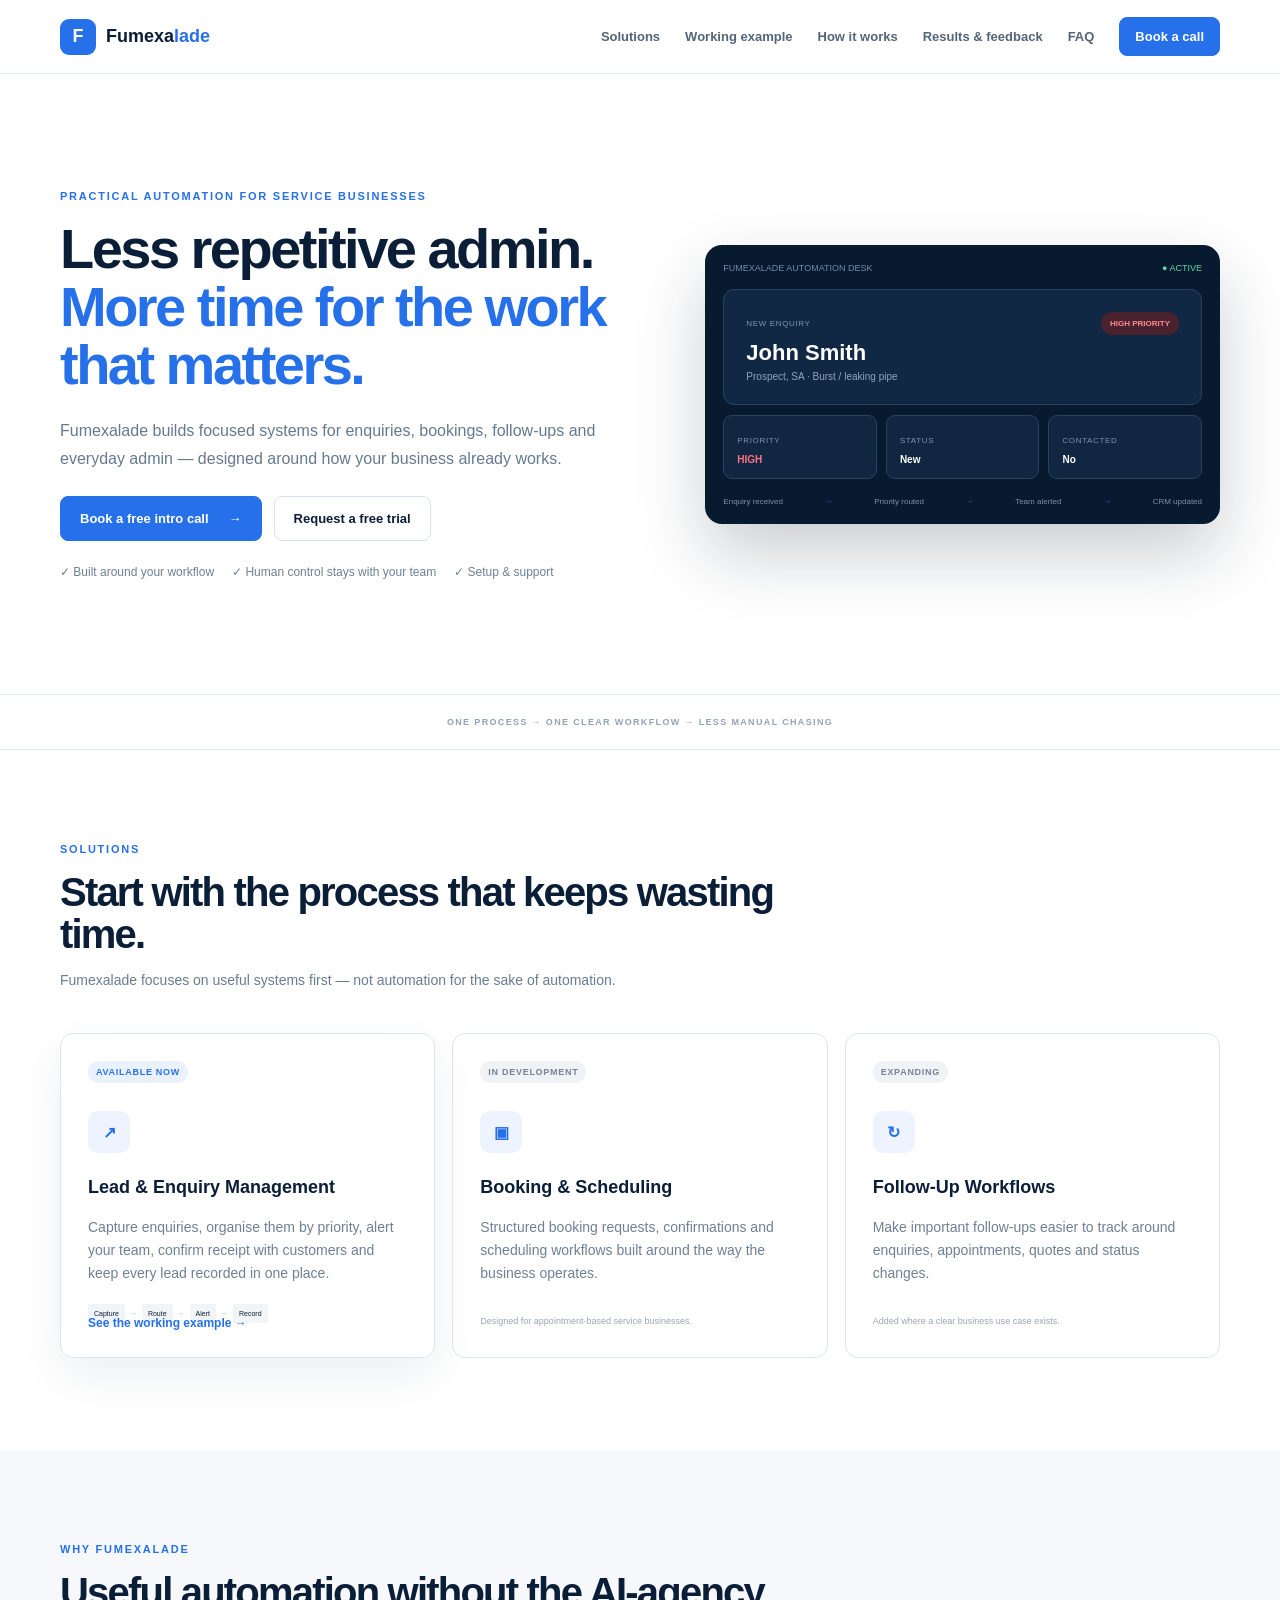
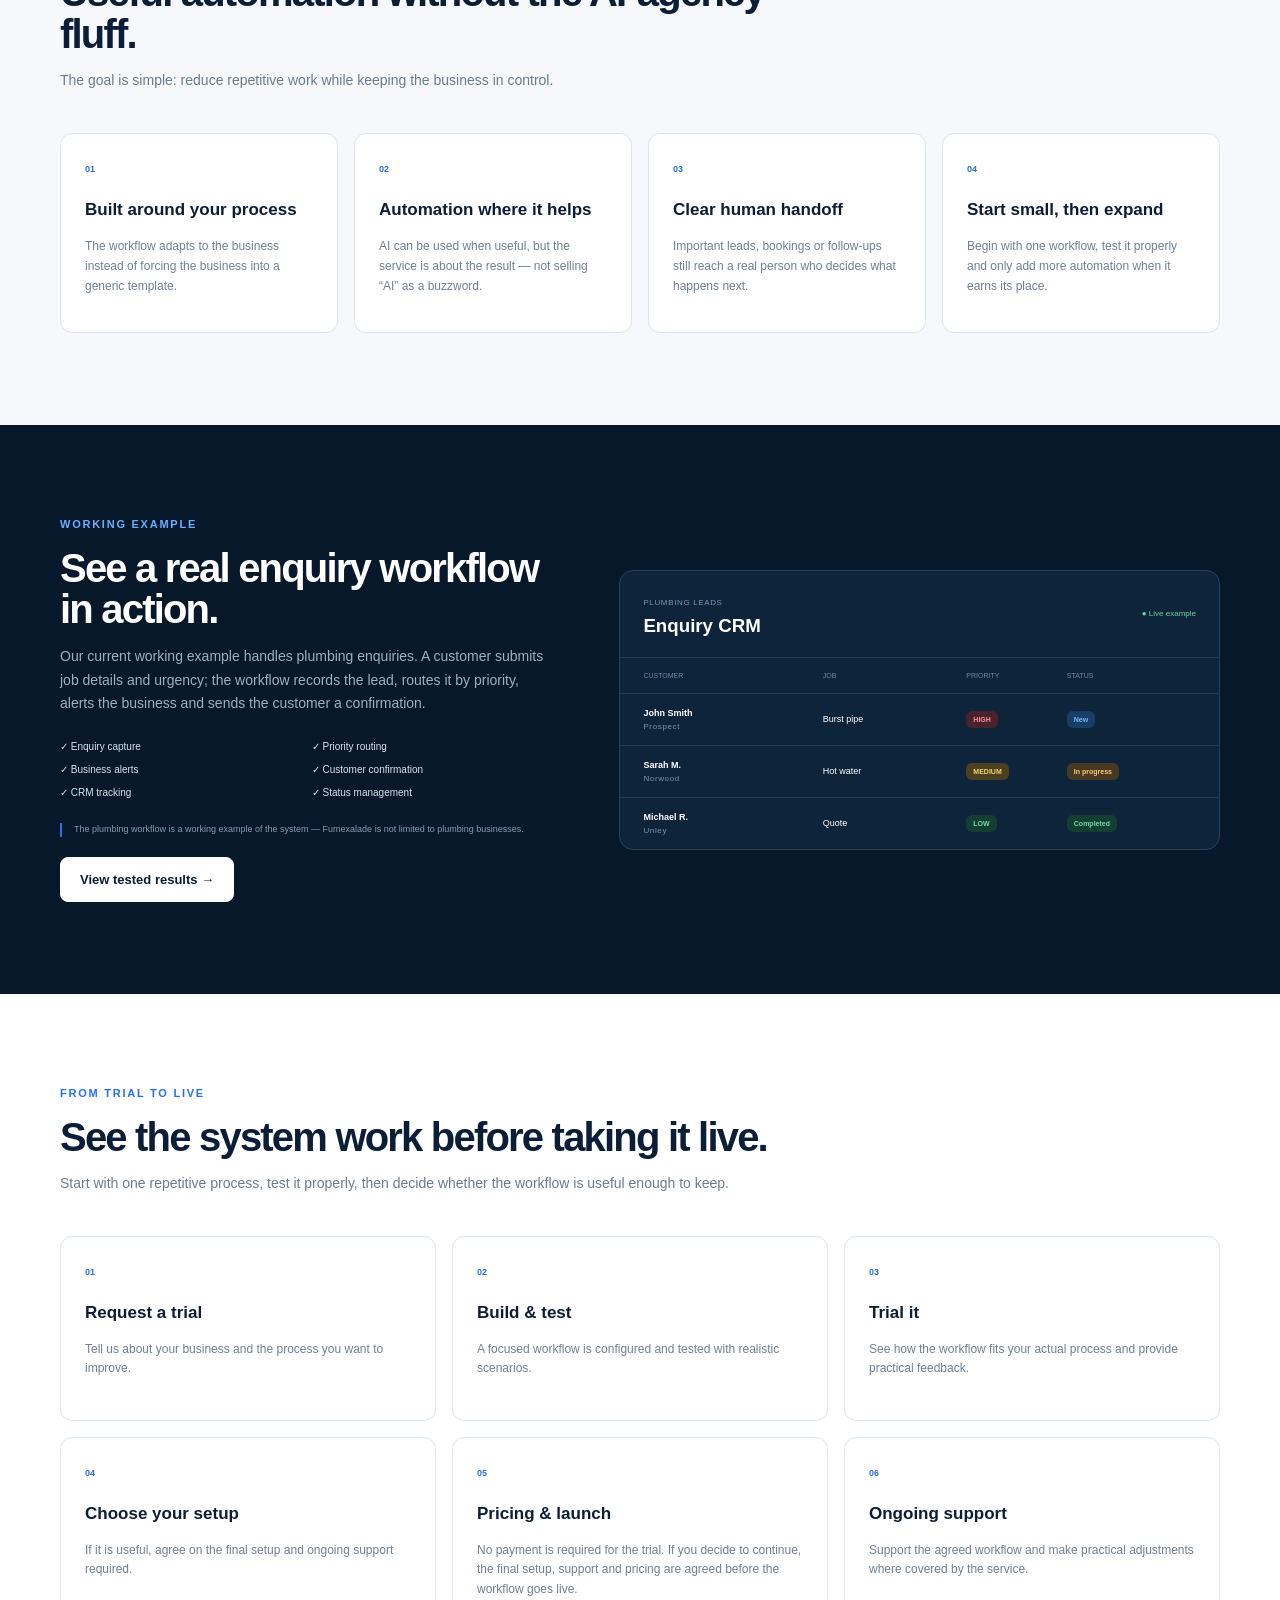
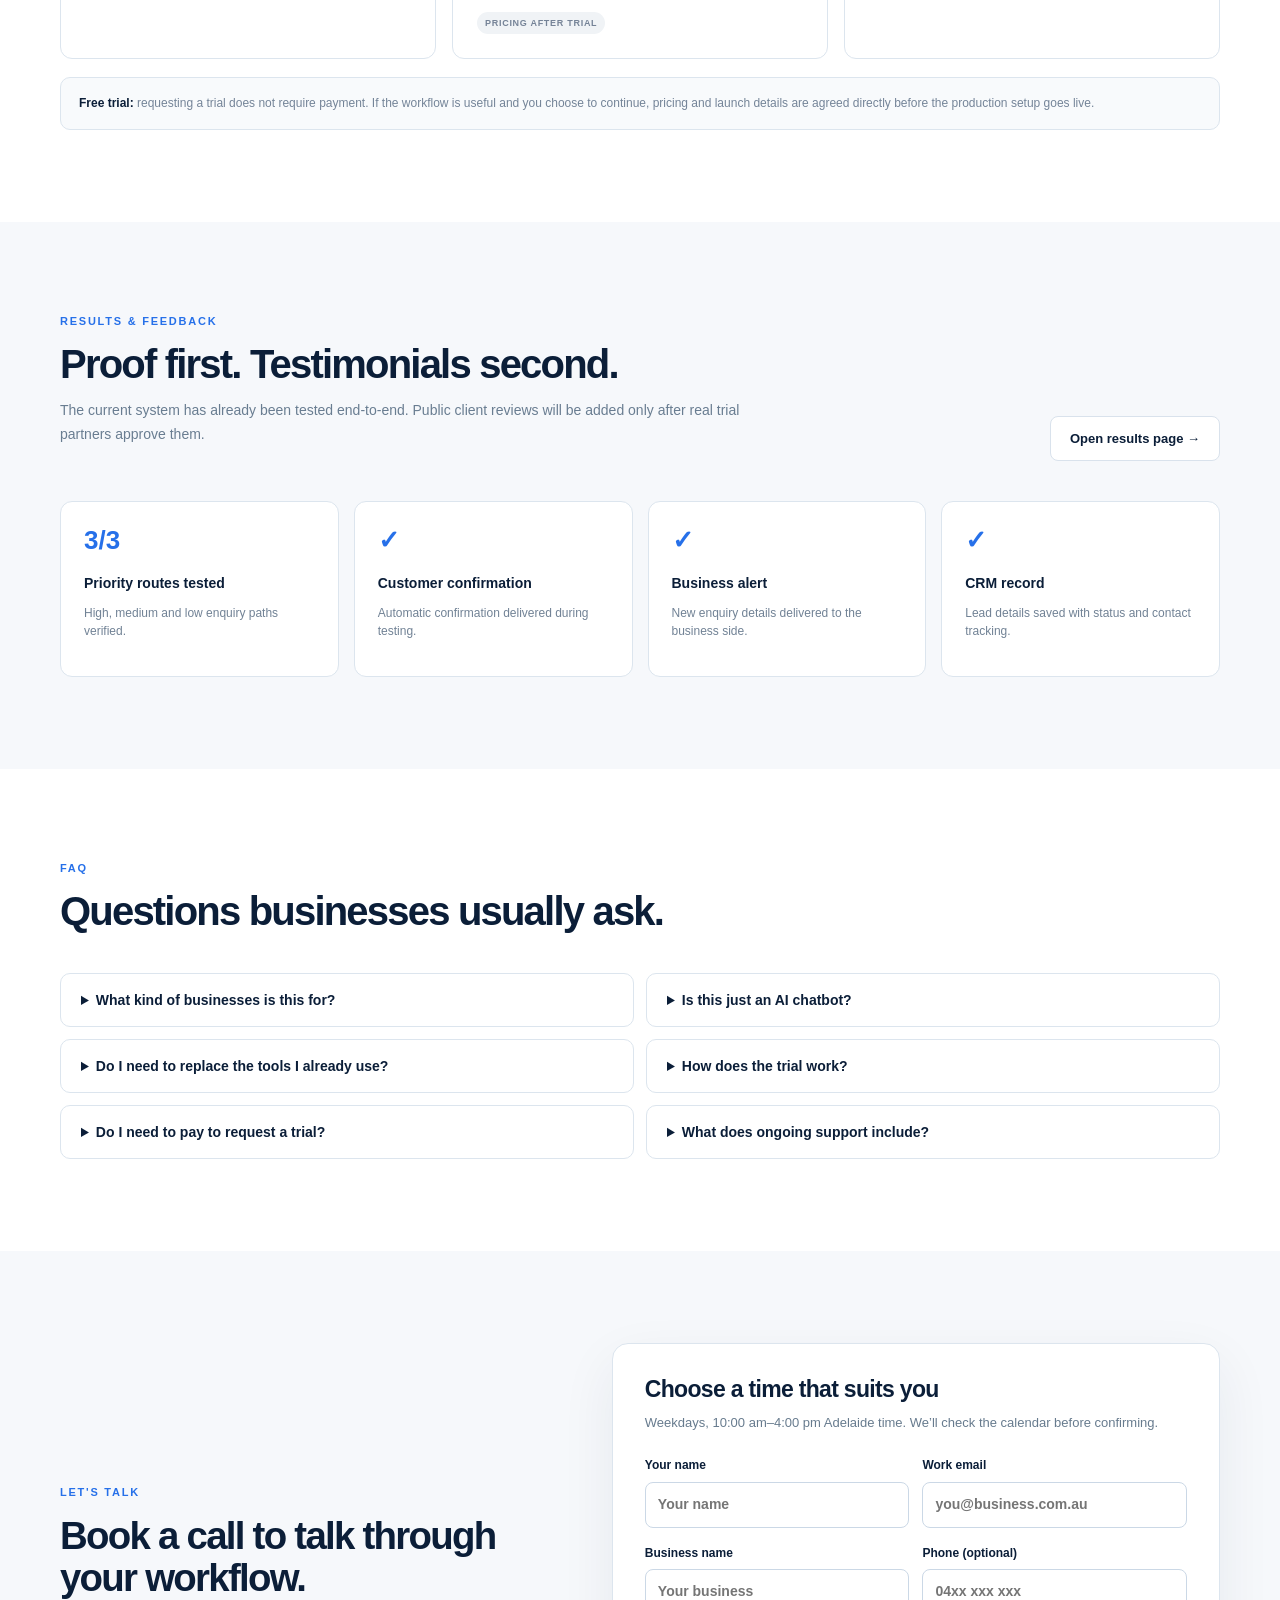
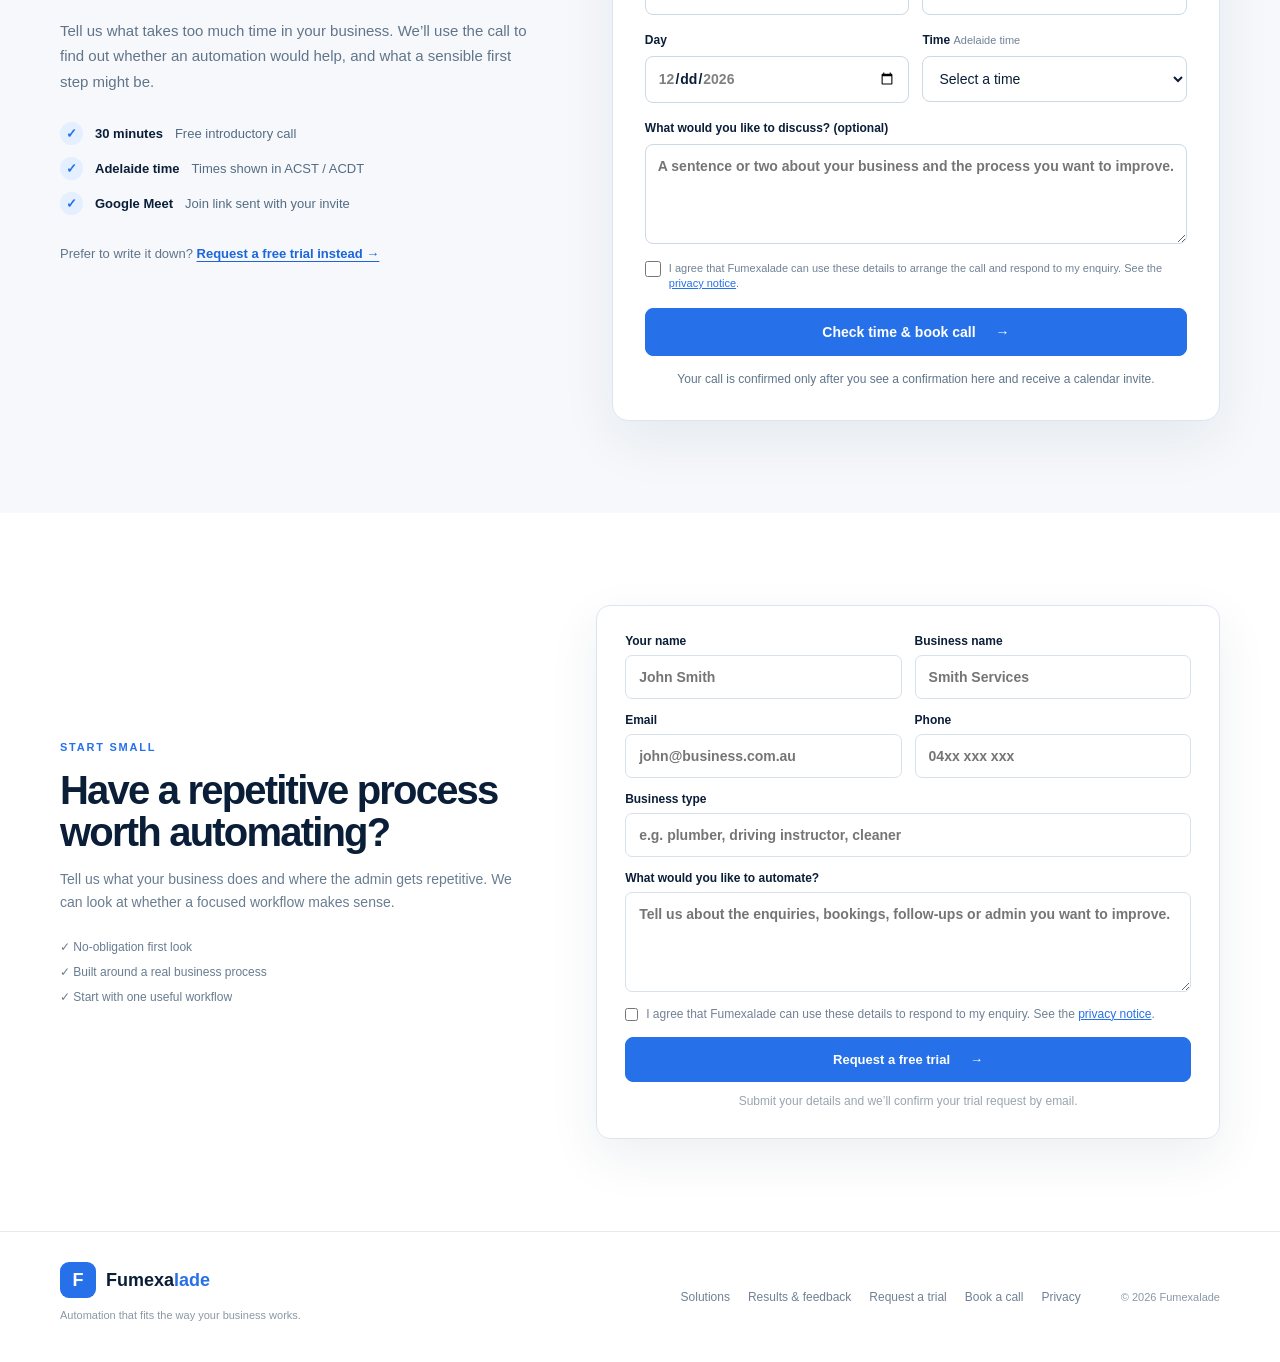
==== commit 49a1ccd9: "Rebrand index.html to Fumexalade" ====
--- a/index.html
+++ b/index.html
@@ -3,20 +3,20 @@
 <head>
   <meta charset="utf-8">
   <meta name="viewport" content="width=device-width,initial-scale=1">
-  <meta name="description" content="Fumba Automations builds practical automation systems for service businesses — enquiries, bookings, follow-ups and admin.">
+  <meta name="description" content="Fumexalade builds practical automation systems for service businesses — enquiries, bookings, follow-ups and admin.">
   <meta name="theme-color" content="#0b1e38">
-  <title>Fumba Automations — Practical Business Automation</title>
+  <title>Fumexalade — Practical Business Automation</title>
   <link rel="canonical" href="https://flowpilot-auto.github.io/flowpilot-ai/">
   <meta name="robots" content="index,follow">
   <meta property="og:type" content="website">
-  <meta property="og:title" content="Fumba Automations — Practical Business Automation">
+  <meta property="og:title" content="Fumexalade — Practical Business Automation">
   <meta property="og:description" content="Practical automation systems for service businesses — enquiries, bookings, follow-ups and admin.">
   <meta property="og:url" content="https://flowpilot-auto.github.io/flowpilot-ai/">
   <script type="application/ld+json">
   {
     "@context": "https://schema.org",
     "@type": "Organization",
-    "name": "Fumba Automations",
+    "name": "Fumexalade",
     "url": "https://flowpilot-auto.github.io/flowpilot-ai/",
     "description": "Practical automation systems for service businesses, including enquiries, bookings, follow-ups and admin."
   }
@@ -27,9 +27,9 @@
 <body>
 <header class="site-header">
   <div class="nav-wrap">
-    <a class="brand" href="index.html" aria-label="Fumba Automations home">
+    <a class="brand" href="index.html" aria-label="Fumexalade home">
       <span class="brand-mark">F</span>
-      <span>Fumba <b>Automations</b></span>
+      <span>Fumexa<b>lade</b></span>
     </a>
     <button class="menu-btn" aria-label="Open menu" aria-expanded="false">☰</button>
     <nav class="nav-links">
@@ -48,7 +48,7 @@
   <div class="hero-copy">
     <div class="eyebrow">PRACTICAL AUTOMATION FOR SERVICE BUSINESSES</div>
     <h1>Less repetitive admin.<br><span>More time for the work that matters.</span></h1>
-    <p>Fumba Automations builds focused systems for enquiries, bookings, follow-ups and everyday admin — designed around how your business already works.</p>
+    <p>Fumexalade builds focused systems for enquiries, bookings, follow-ups and everyday admin — designed around how your business already works.</p>
     <div class="hero-actions">
       <a class="btn" href="#book">Book a free intro call <span>→</span></a>
       <a class="btn outline" href="#trial">Request a free trial</a>
@@ -62,7 +62,7 @@
 
   <div class="automation-card">
     <div class="window-bar">
-      <span>FUMBA AUTOMATION DESK</span>
+      <span>FUMEXALADE AUTOMATION DESK</span>
       <em>● ACTIVE</em>
     </div>
     <div class="enquiry-card">
@@ -95,7 +95,7 @@
   <div class="eyebrow">SOLUTIONS</div>
   <div class="section-heading">
     <h2>Start with the process that keeps wasting time.</h2>
-    <p>Fumba Automations focuses on useful systems first — not automation for the sake of automation.</p>
+    <p>Fumexalade focuses on useful systems first — not automation for the sake of automation.</p>
   </div>
 
   <div class="solution-grid">
@@ -128,7 +128,7 @@
 
 <section class="section soft-section">
   <div class="shell">
-    <div class="eyebrow">WHY FUMBA AUTOMATIONS</div>
+    <div class="eyebrow">WHY FUMEXALADE</div>
     <div class="section-heading">
       <h2>Useful automation without the AI-agency fluff.</h2>
       <p>The goal is simple: reduce repetitive work while keeping the business in control.</p>
@@ -156,7 +156,7 @@
         <span>✓ CRM tracking</span>
         <span>✓ Status management</span>
       </div>
-      <div class="info-note">The plumbing workflow is a working example of the system — Fumba Automations is not limited to plumbing businesses.</div>
+      <div class="info-note">The plumbing workflow is a working example of the system — Fumexalade is not limited to plumbing businesses.</div>
       <a class="btn light-btn" href="reviews.html">View tested results →</a>
     </div>
 
@@ -217,7 +217,7 @@
     <h2>Questions businesses usually ask.</h2>
   </div>
   <div class="faq">
-    <details><summary>What kind of businesses is this for?</summary><p>Fumba Automations is aimed at service businesses where enquiries, bookings, follow-ups or admin repeat often enough to benefit from a structured workflow.</p></details>
+    <details><summary>What kind of businesses is this for?</summary><p>Fumexalade is aimed at service businesses where enquiries, bookings, follow-ups or admin repeat often enough to benefit from a structured workflow.</p></details>
     <details><summary>Is this just an AI chatbot?</summary><p>No. AI may be used inside a workflow when it genuinely helps, but the service is broader automation: capturing information, routing it, notifying people, updating records and connecting business tools.</p></details>
     <details><summary>Do I need to replace the tools I already use?</summary><p>Not necessarily. The aim is to work around the business's current process where practical. The exact setup depends on the tools and access available.</p></details>
     <details><summary>How does the trial work?</summary><p>You describe one process you want to improve. A focused workflow can then be demonstrated or trialled before you decide whether to continue with a paid setup.</p></details>
@@ -256,7 +256,7 @@
       </div>
       <label>What would you like to discuss? (optional)<textarea name="notes" maxlength="1500" placeholder="A sentence or two about your business and the process you want to improve."></textarea></label>
       <div class="booking-trap" aria-hidden="true"><label>Website<input name="website" tabindex="-1" autocomplete="off"></label></div>
-      <label class="consent"><input type="checkbox" required> <span>I agree that Fumba Automations can use these details to arrange the call and respond to my enquiry. See the <a href="privacy.html">privacy notice</a>.</span></label>
+      <label class="consent"><input type="checkbox" required> <span>I agree that Fumexalade can use these details to arrange the call and respond to my enquiry. See the <a href="privacy.html">privacy notice</a>.</span></label>
       <button class="btn full" type="submit">Check time &amp; book call <span>→</span></button>
       <p id="bookingStatus" role="status" aria-live="polite">Your call is confirmed only after you see a confirmation here and receive a calendar invite.</p>
     </form>
@@ -287,7 +287,7 @@
       </div>
       <label>Business type<input name="type" required placeholder="e.g. plumber, driving instructor, cleaner"></label>
       <label>What would you like to automate?<textarea name="process" required placeholder="Tell us about the enquiries, bookings, follow-ups or admin you want to improve."></textarea></label>
-      <label class="consent"><input type="checkbox" required> <span>I agree that Fumba Automations can use these details to respond to my enquiry. See the <a href="privacy.html">privacy notice</a>.</span></label>
+      <label class="consent"><input type="checkbox" required> <span>I agree that Fumexalade can use these details to respond to my enquiry. See the <a href="privacy.html">privacy notice</a>.</span></label>
       <button class="btn full" type="submit">Request a free trial <span>→</span></button>
       <p id="formStatus">Submit your details and we’ll confirm your trial request by email.</p>
     </form>
@@ -298,7 +298,7 @@
 <footer>
   <div class="shell footer-grid">
     <div>
-      <a class="brand" href="index.html"><span class="brand-mark">F</span><span>Fumba <b>Automations</b></span></a>
+      <a class="brand" href="index.html"><span class="brand-mark">F</span><span>Fumexa<b>lade</b></span></a>
       <p>Automation that fits the way your business works.</p>
     </div>
     <div class="footer-links">
@@ -308,7 +308,7 @@
       <a href="#book">Book a call</a>
       <a href="privacy.html">Privacy</a>
     </div>
-    <div class="copyright">© 2026 Fumba Automations</div>
+    <div class="copyright">© 2026 Fumexalade</div>
   </div>
 </footer>
 
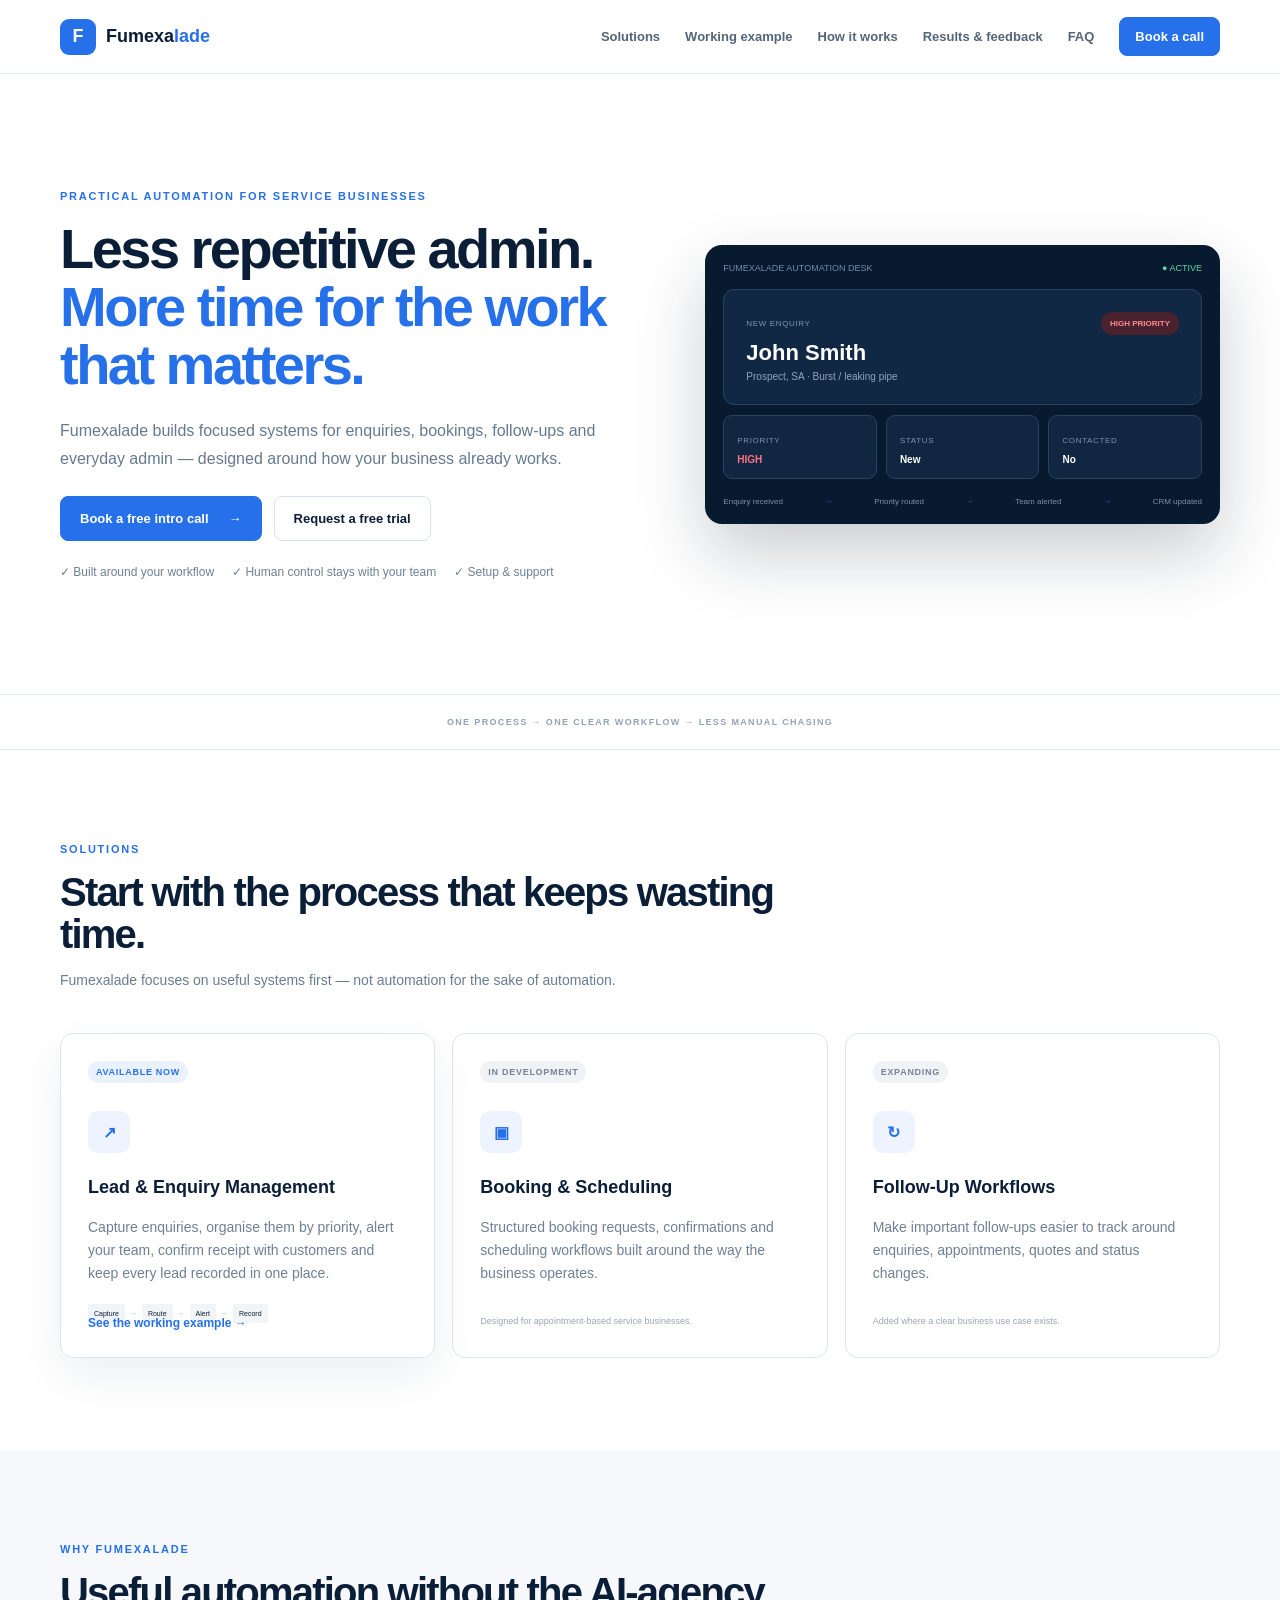
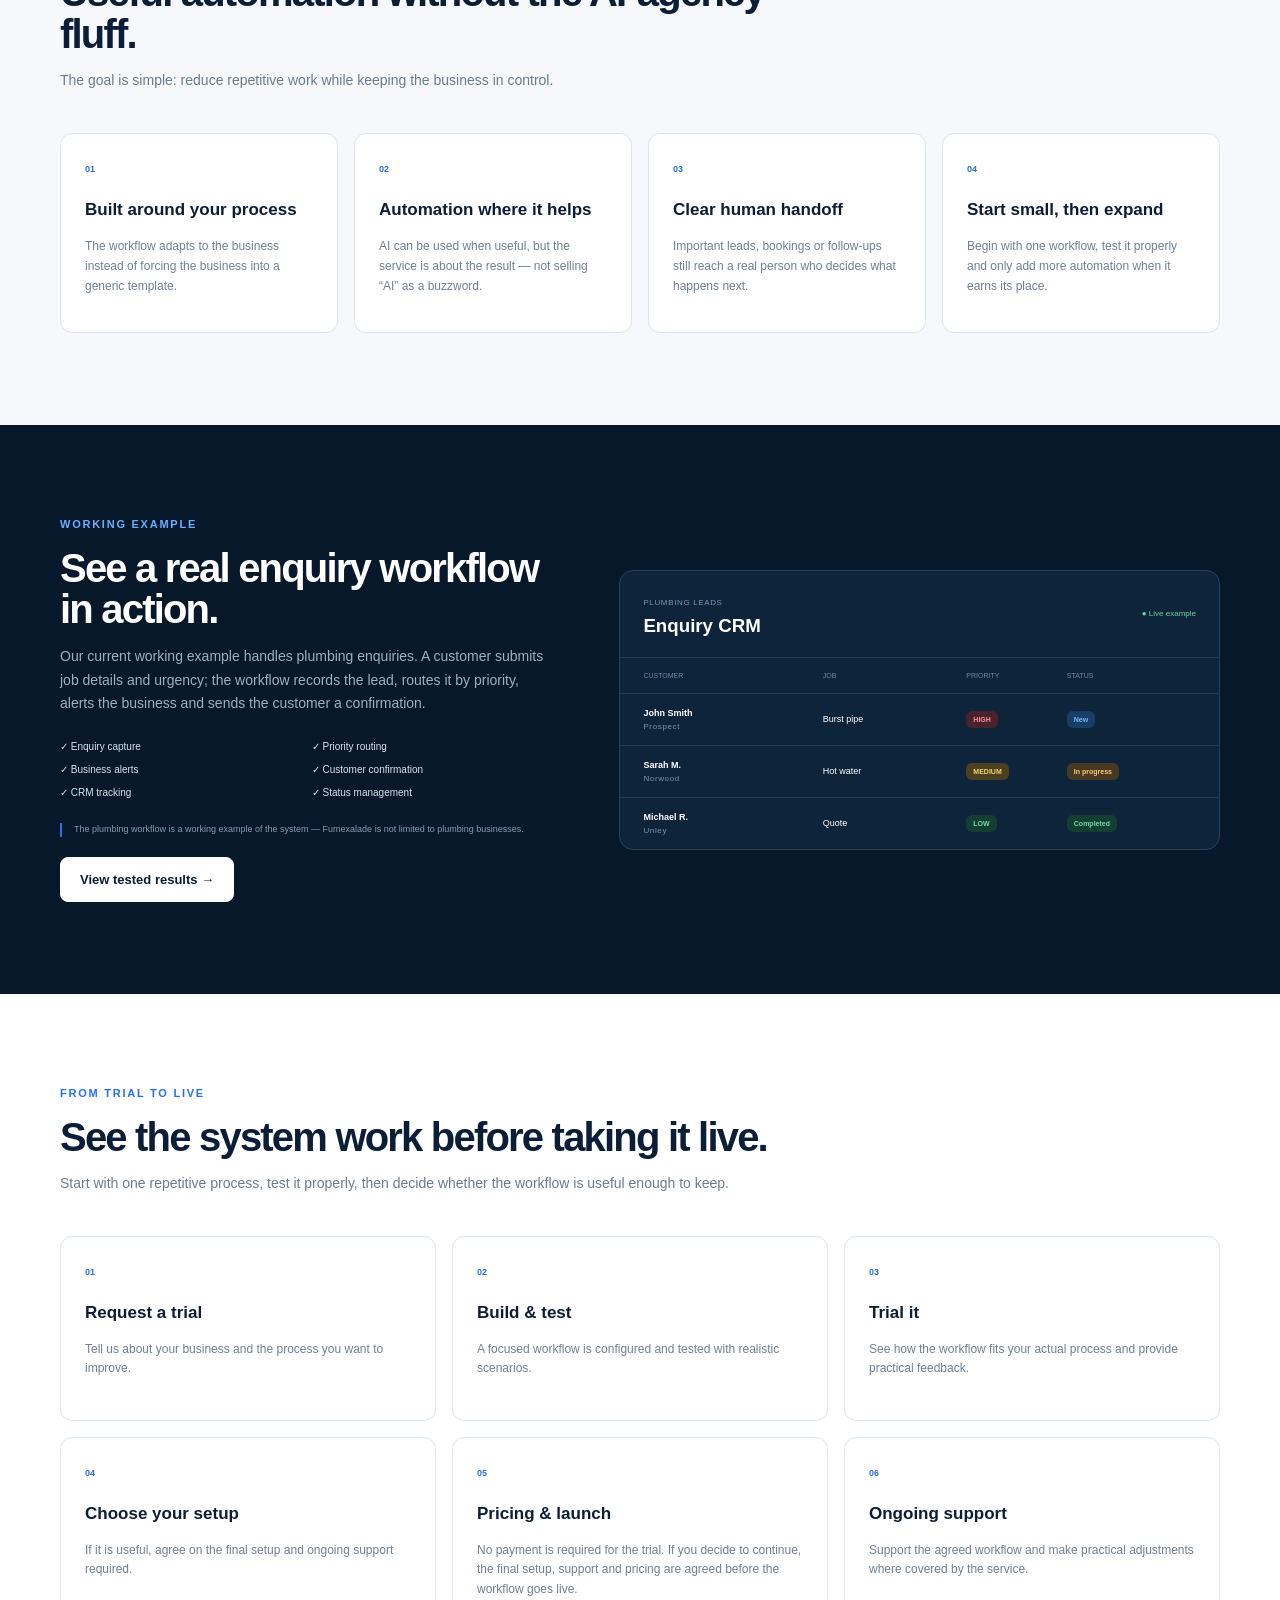
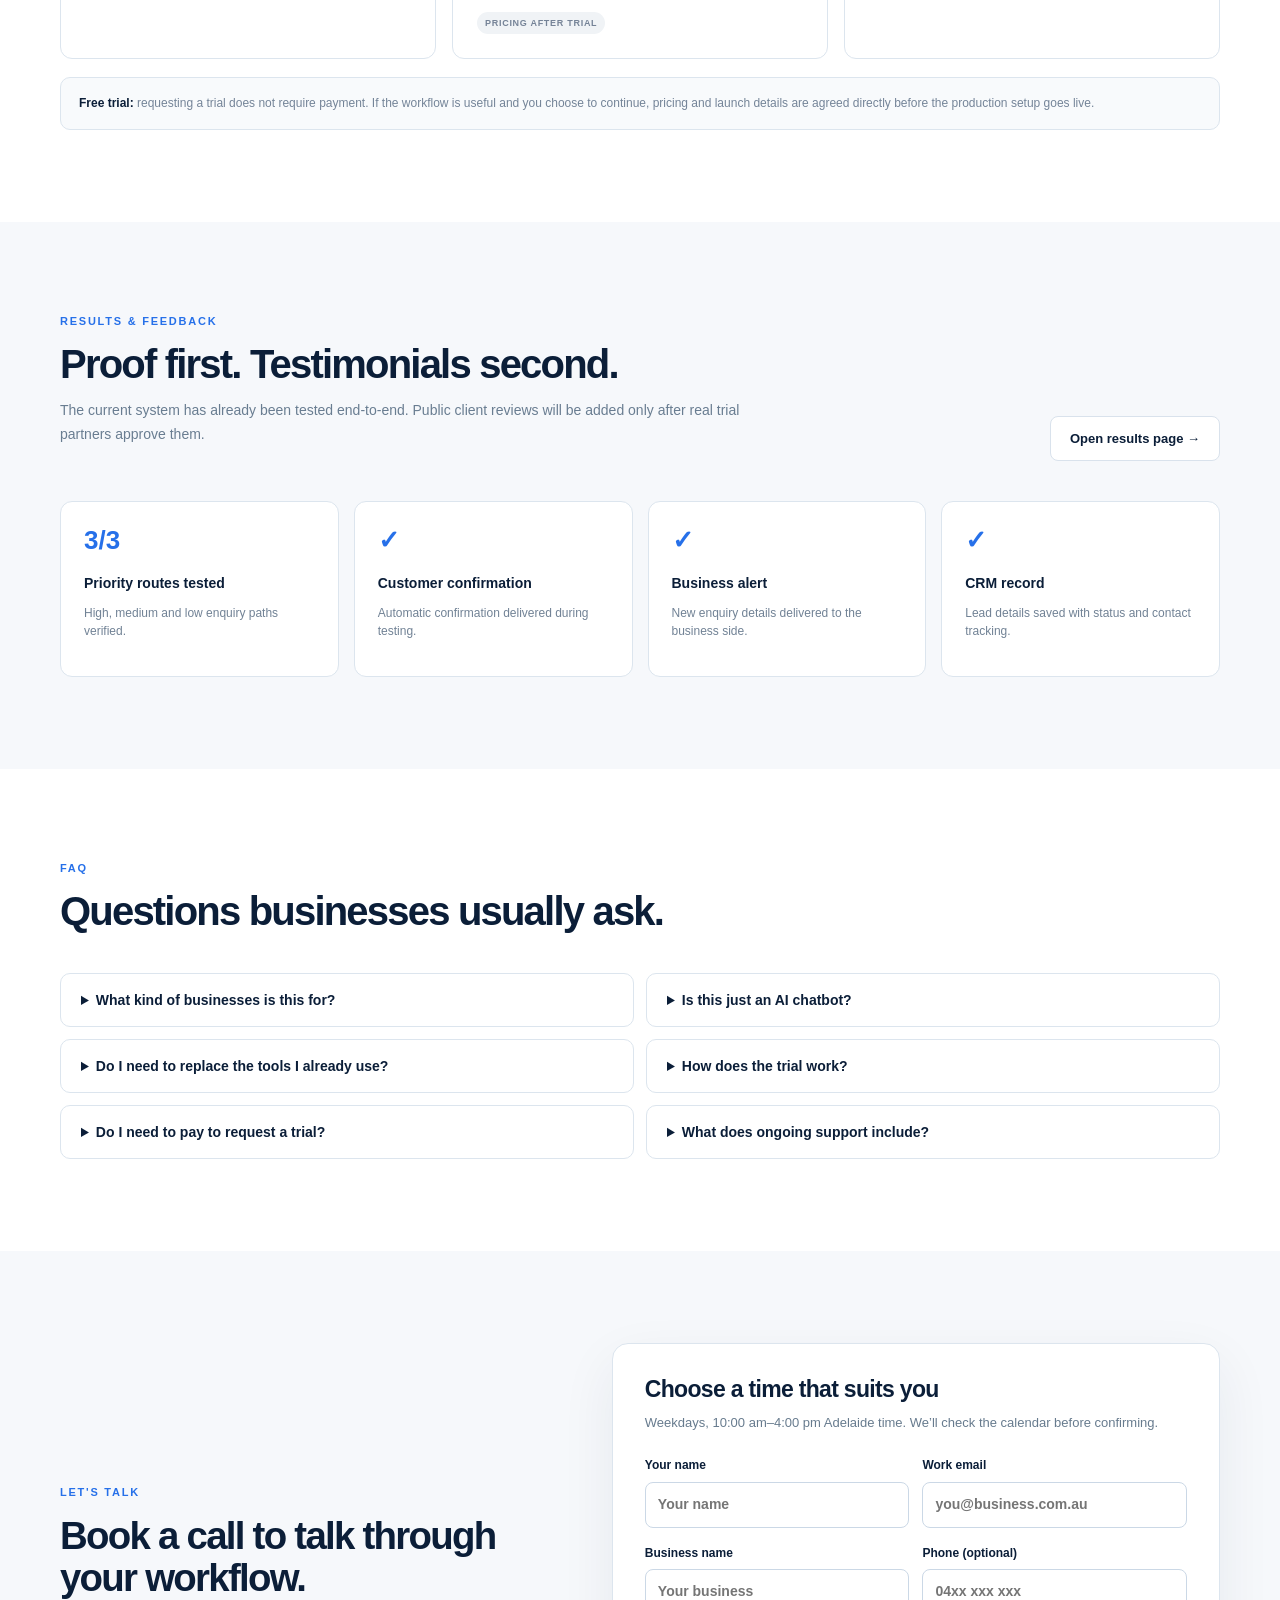
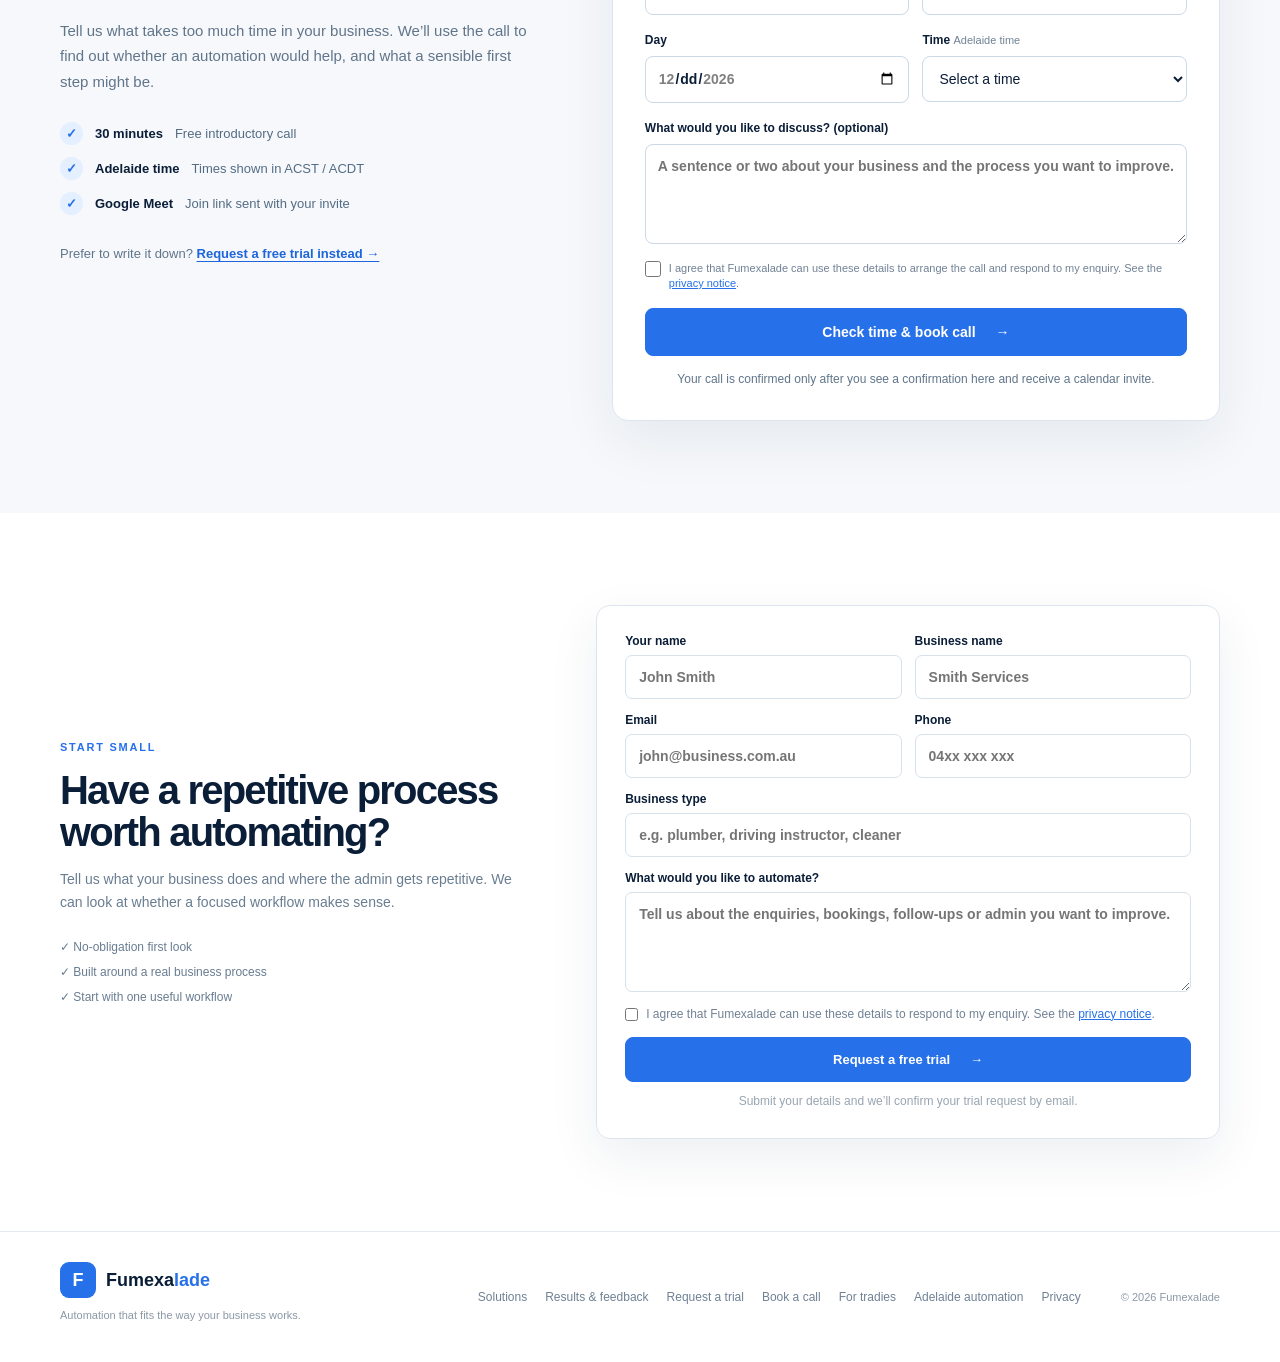
==== commit a2f15c33: "Add SEO service links to footer" ====
--- a/index.html
+++ b/index.html
@@ -306,6 +306,8 @@
       <a href="reviews.html">Results & feedback</a>
       <a href="#trial">Request a trial</a>
       <a href="#book">Book a call</a>
+      <a href="automation-for-tradies.html">For tradies</a>
+      <a href="business-automation-adelaide.html">Adelaide automation</a>
       <a href="privacy.html">Privacy</a>
     </div>
     <div class="copyright">© 2026 Fumexalade</div>
